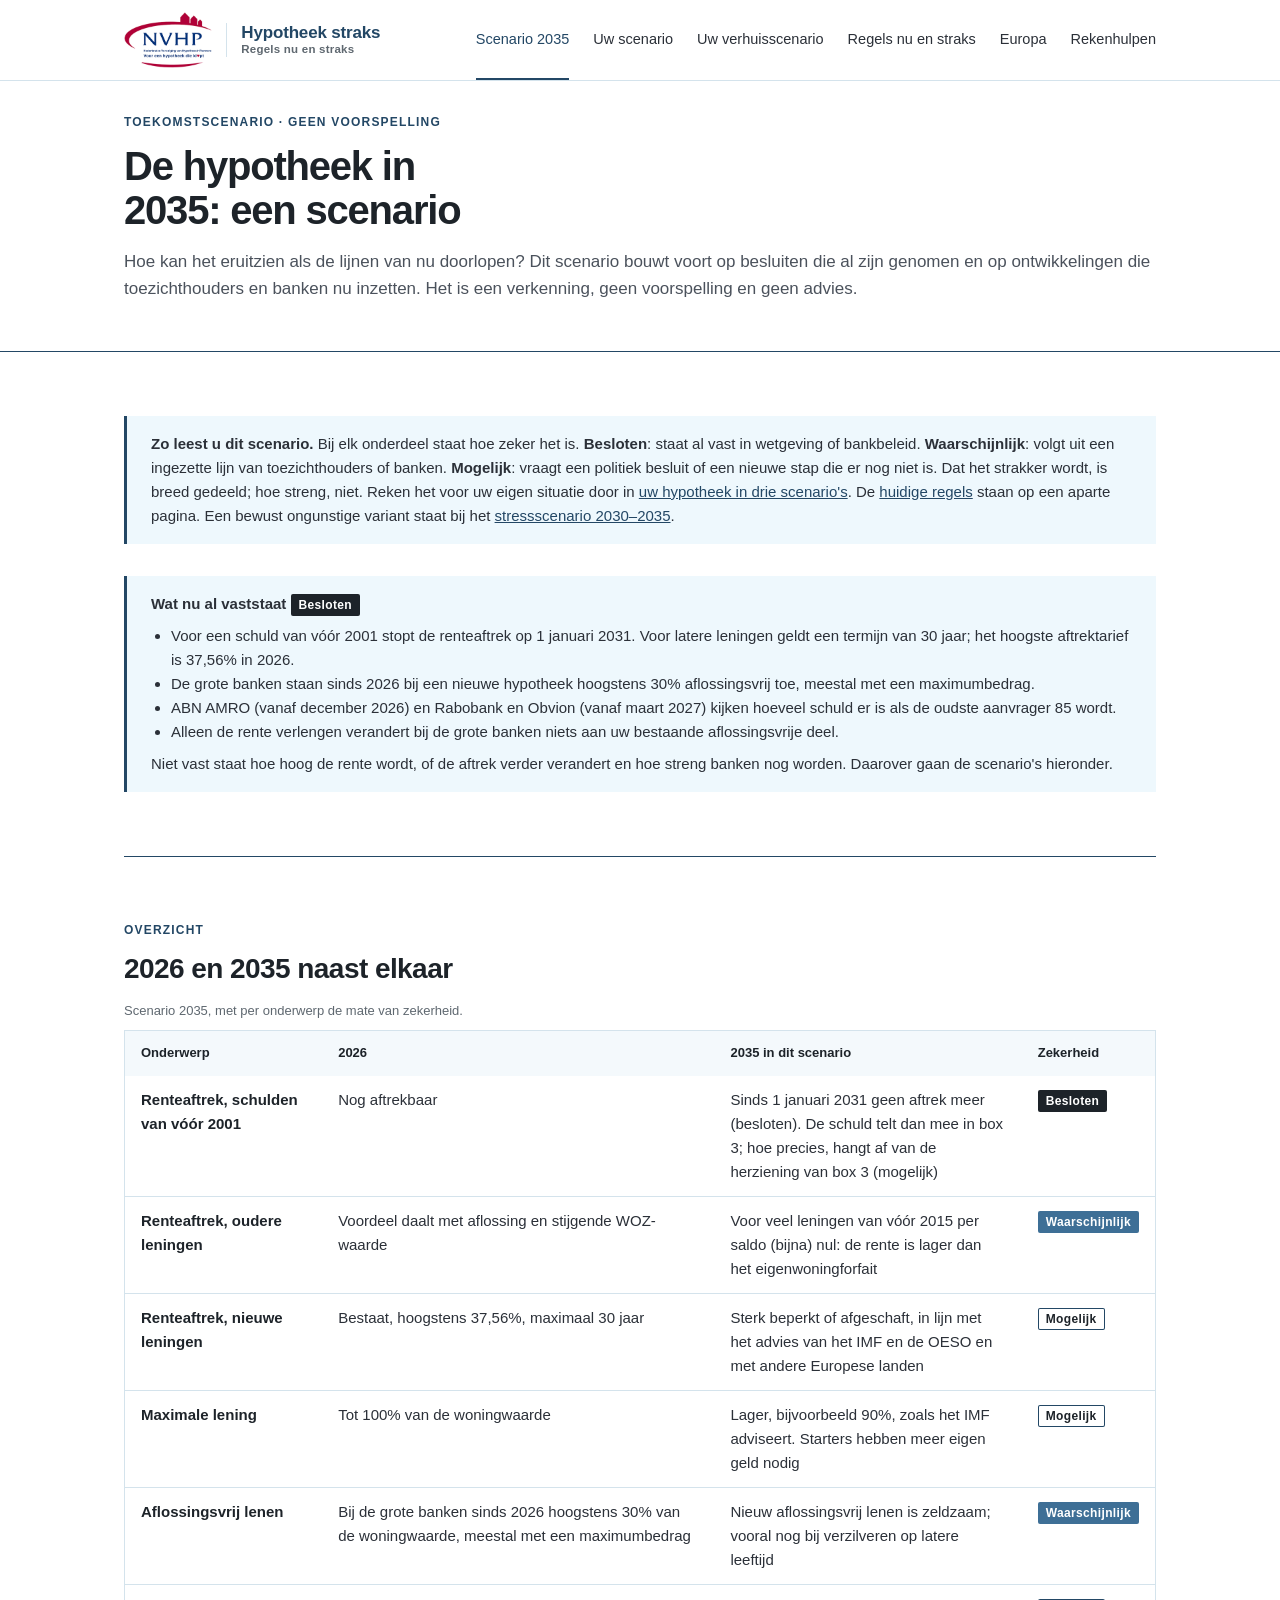
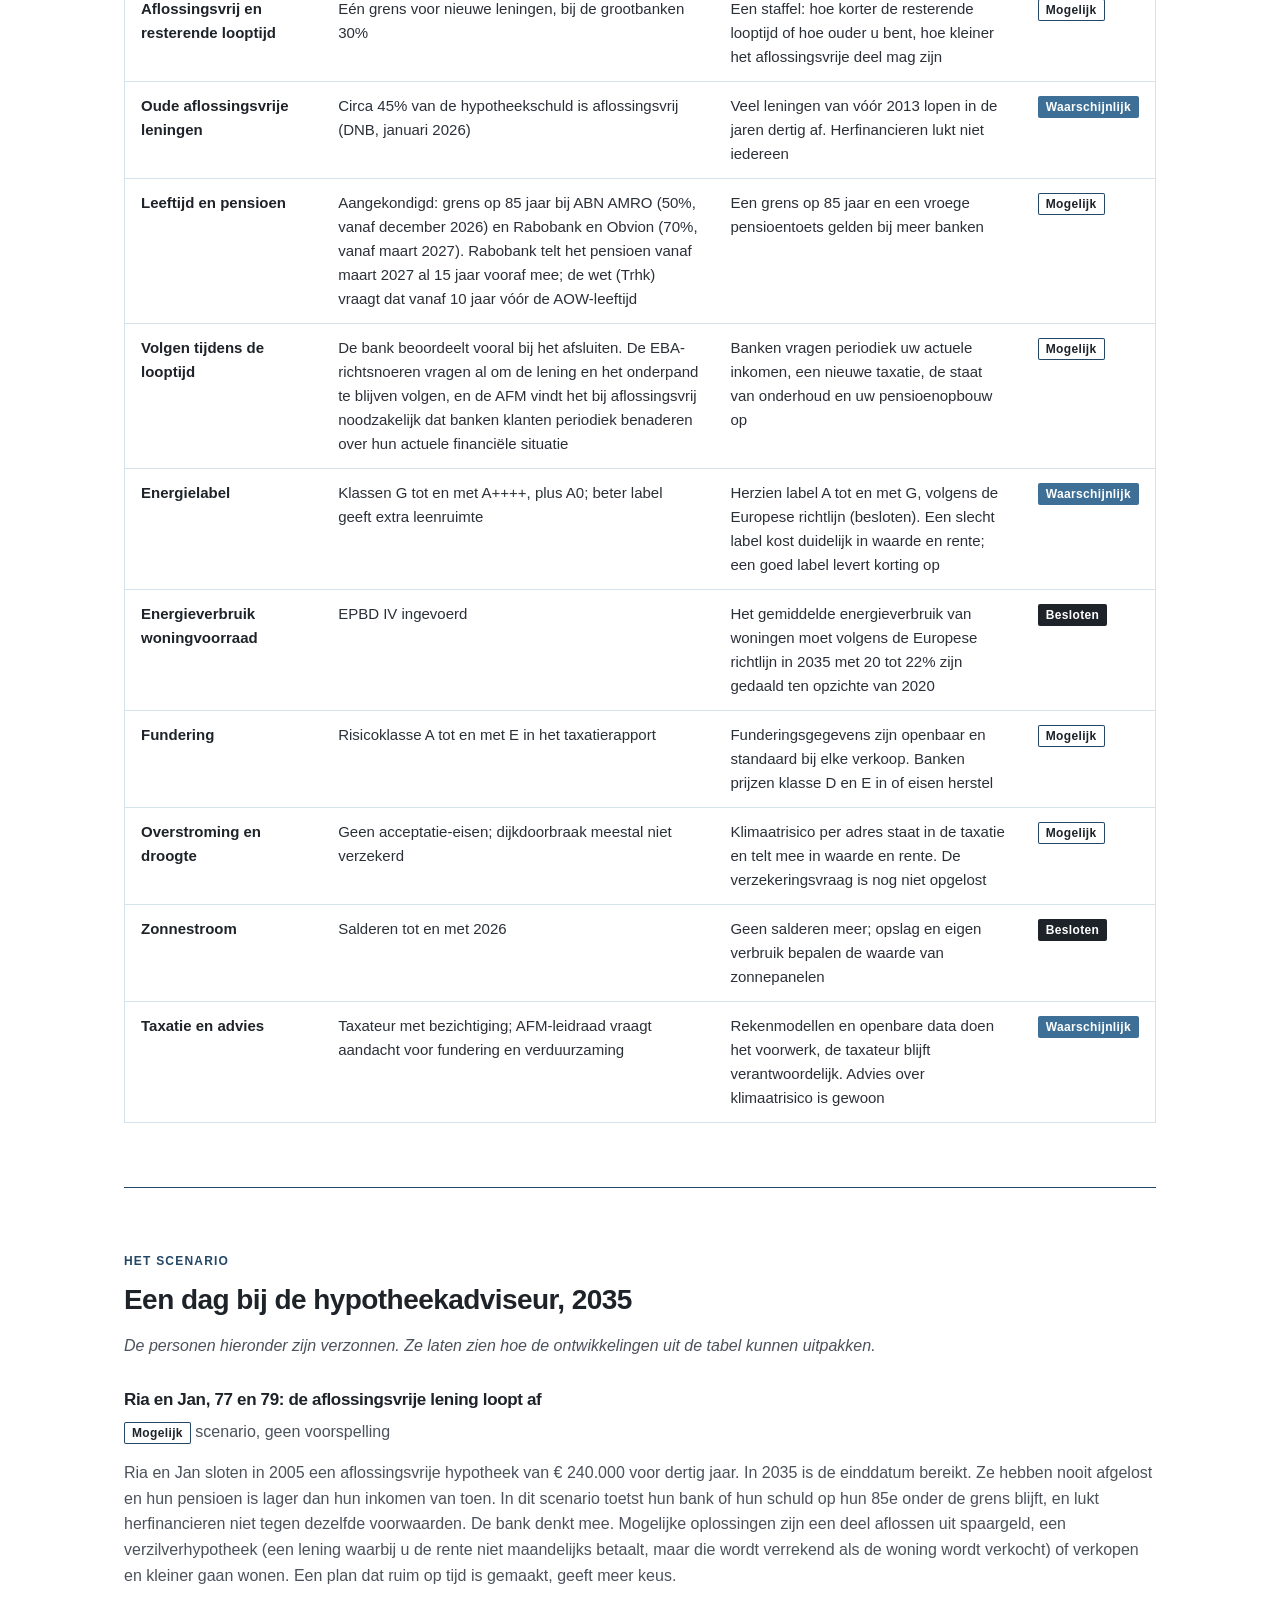
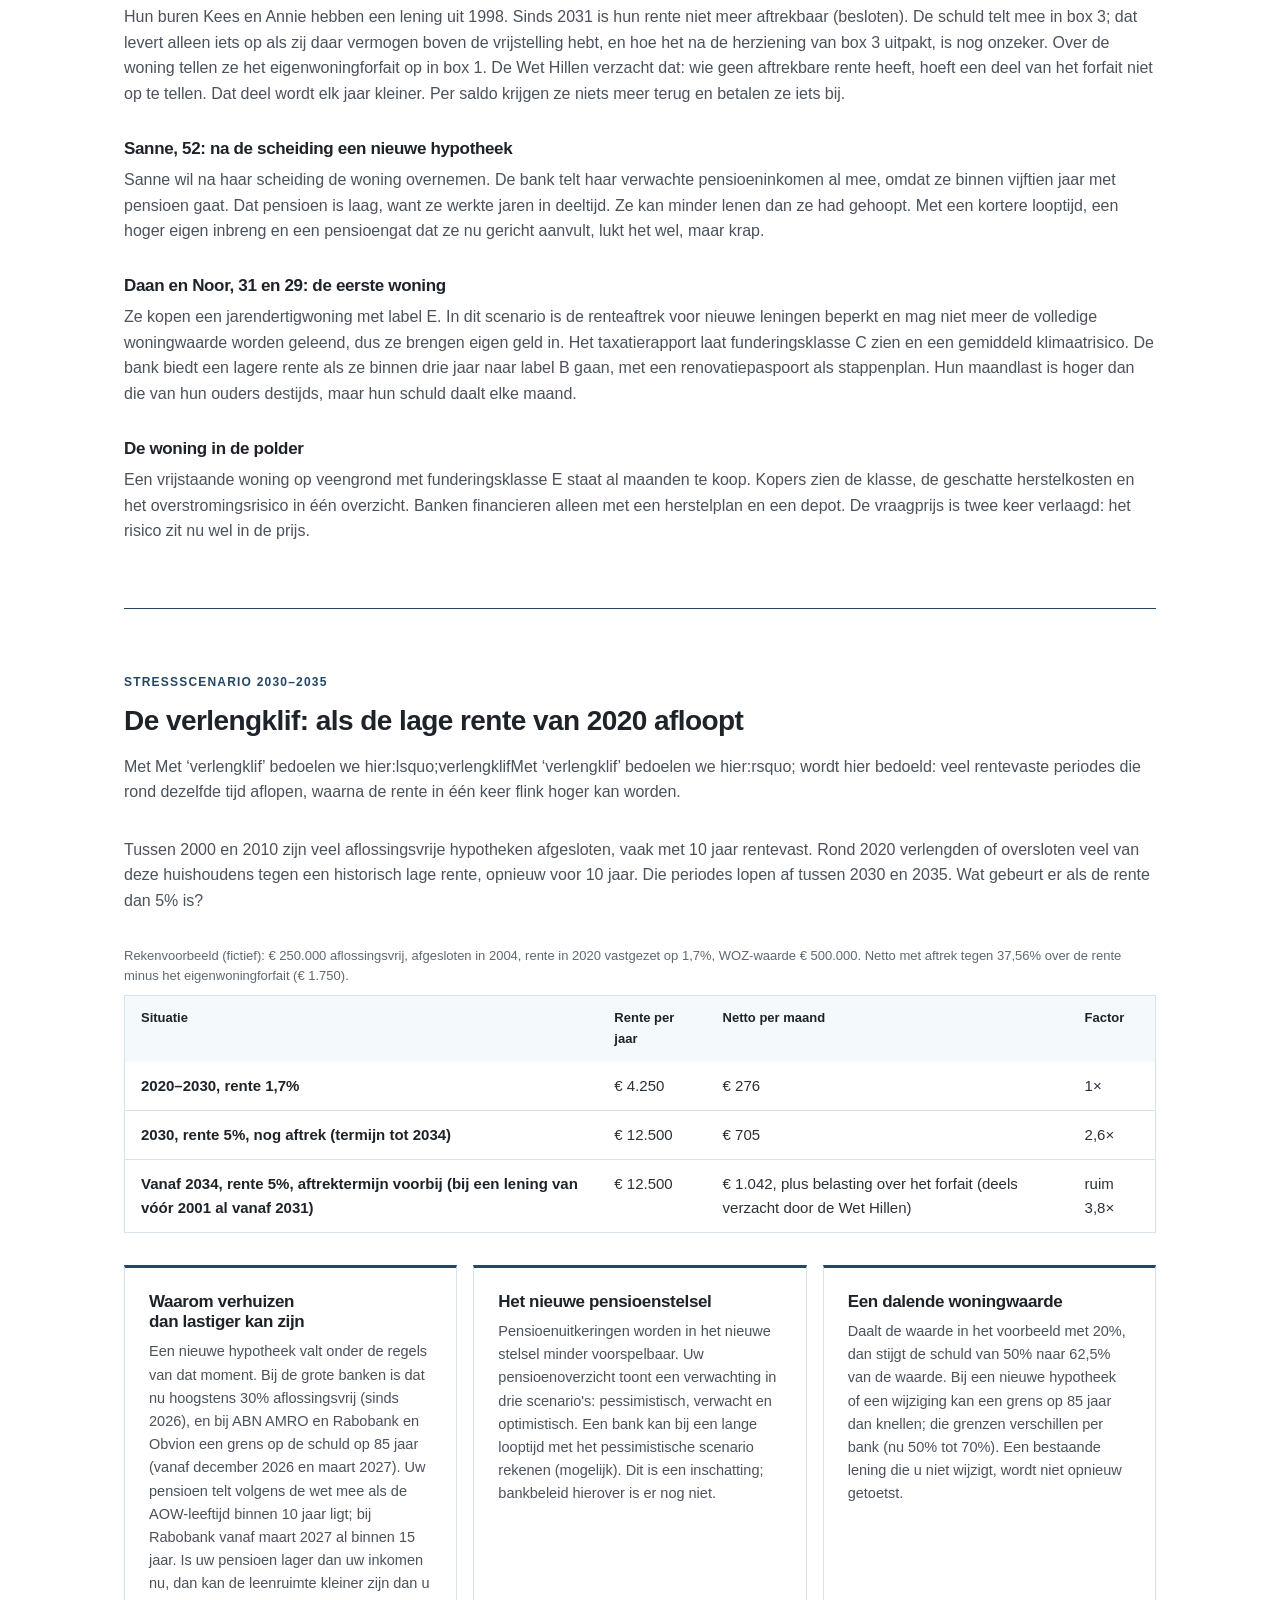
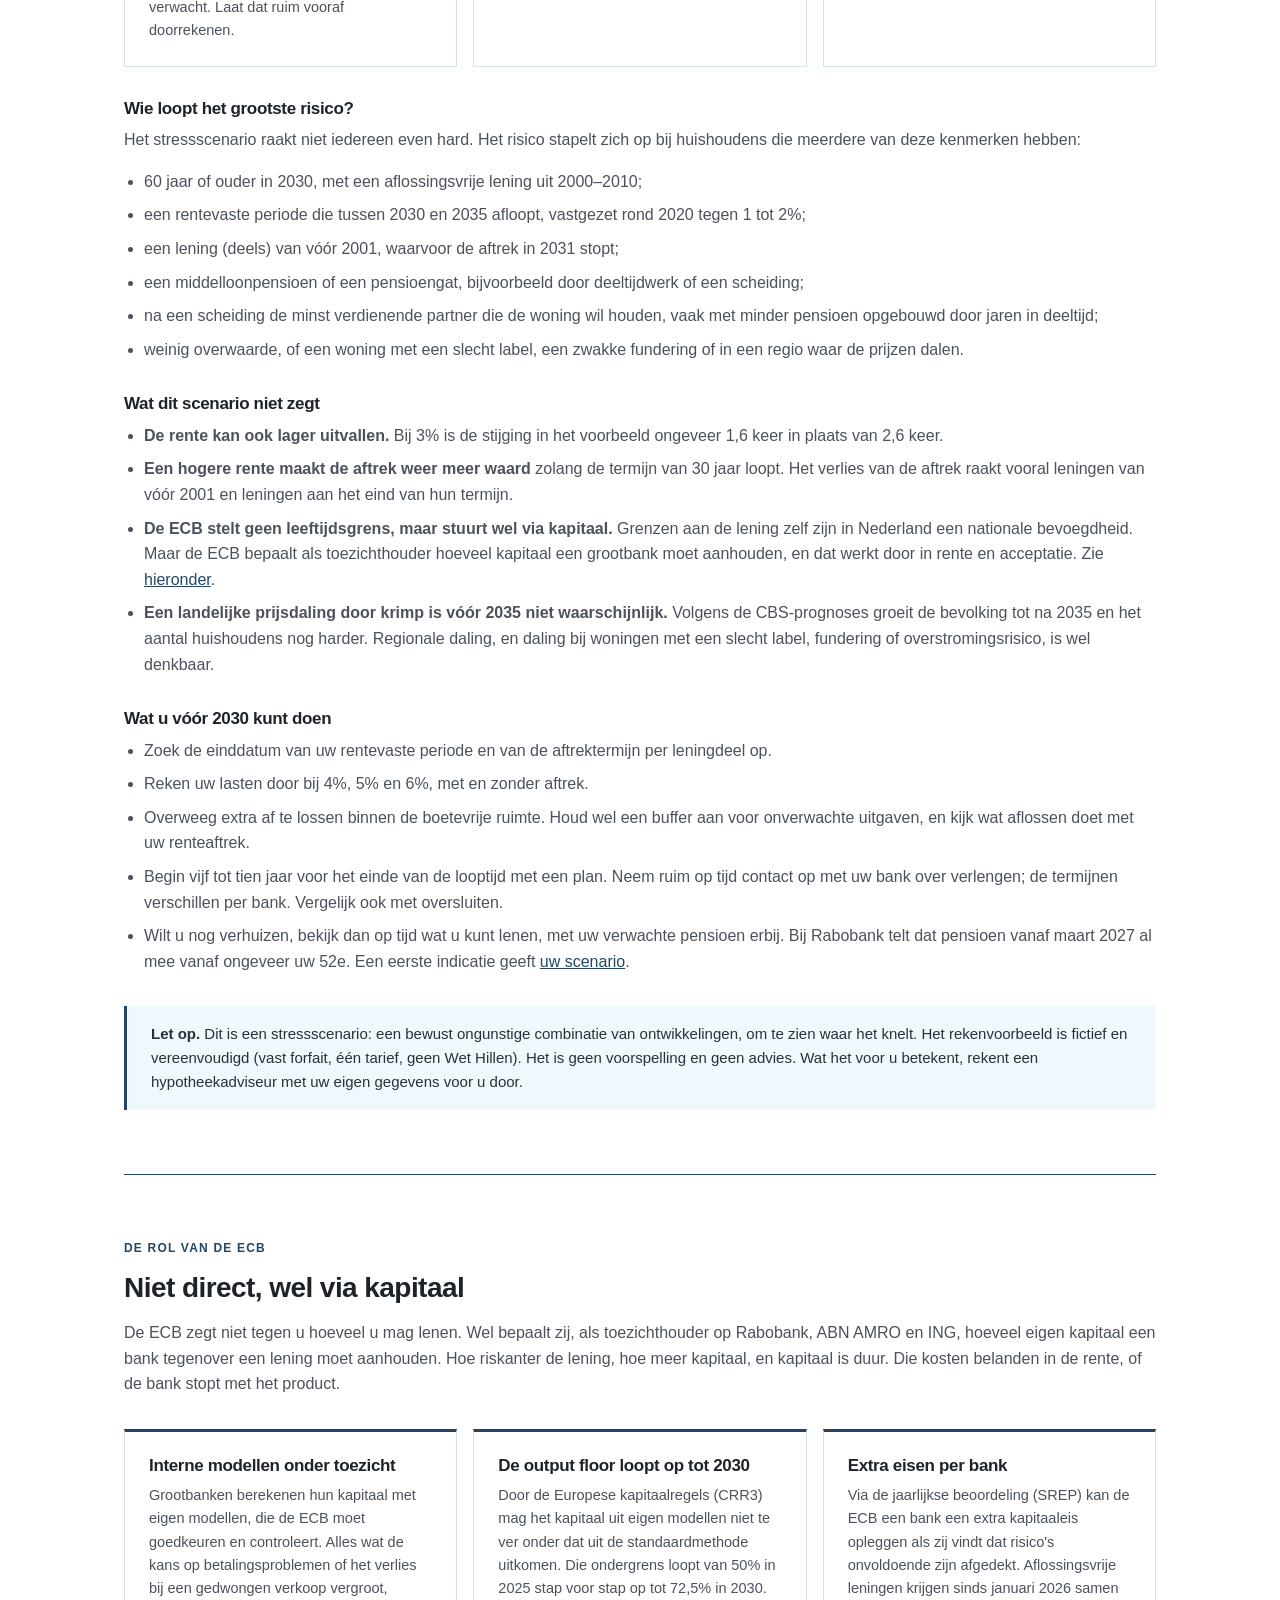
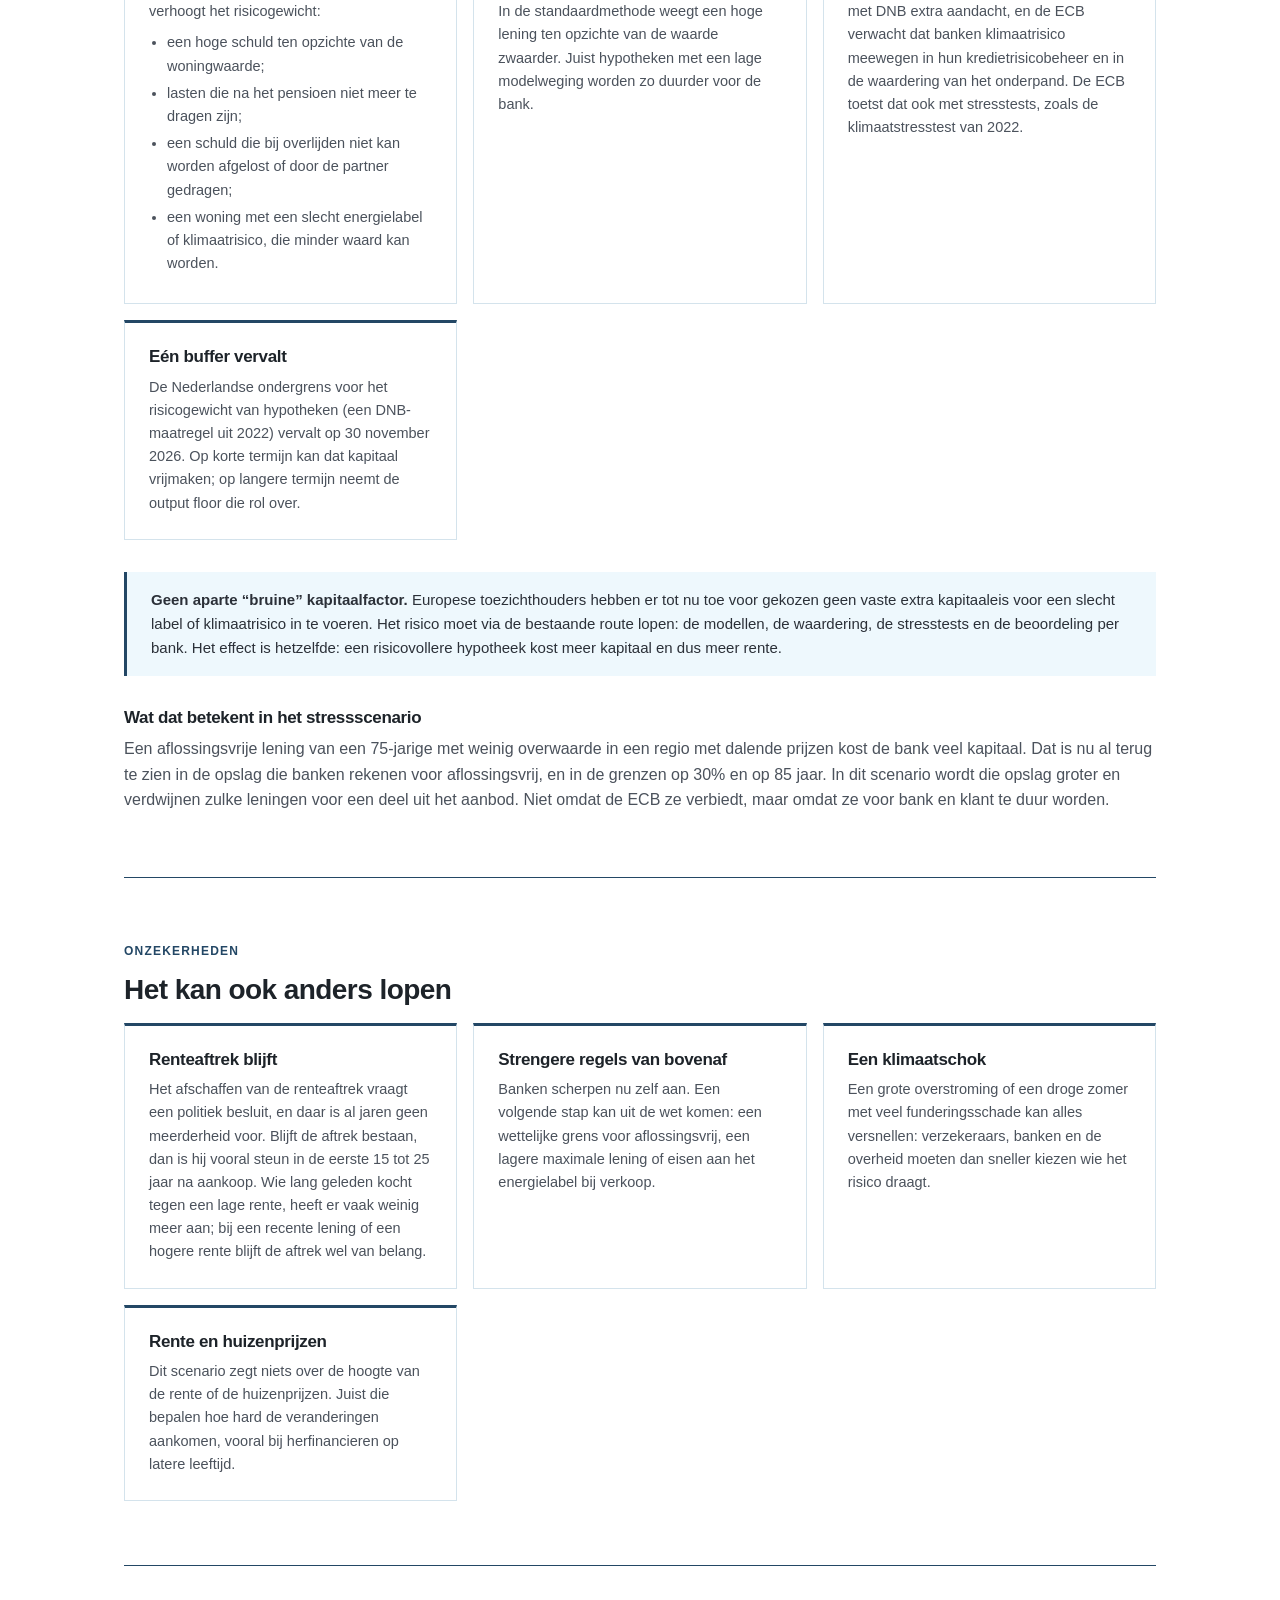
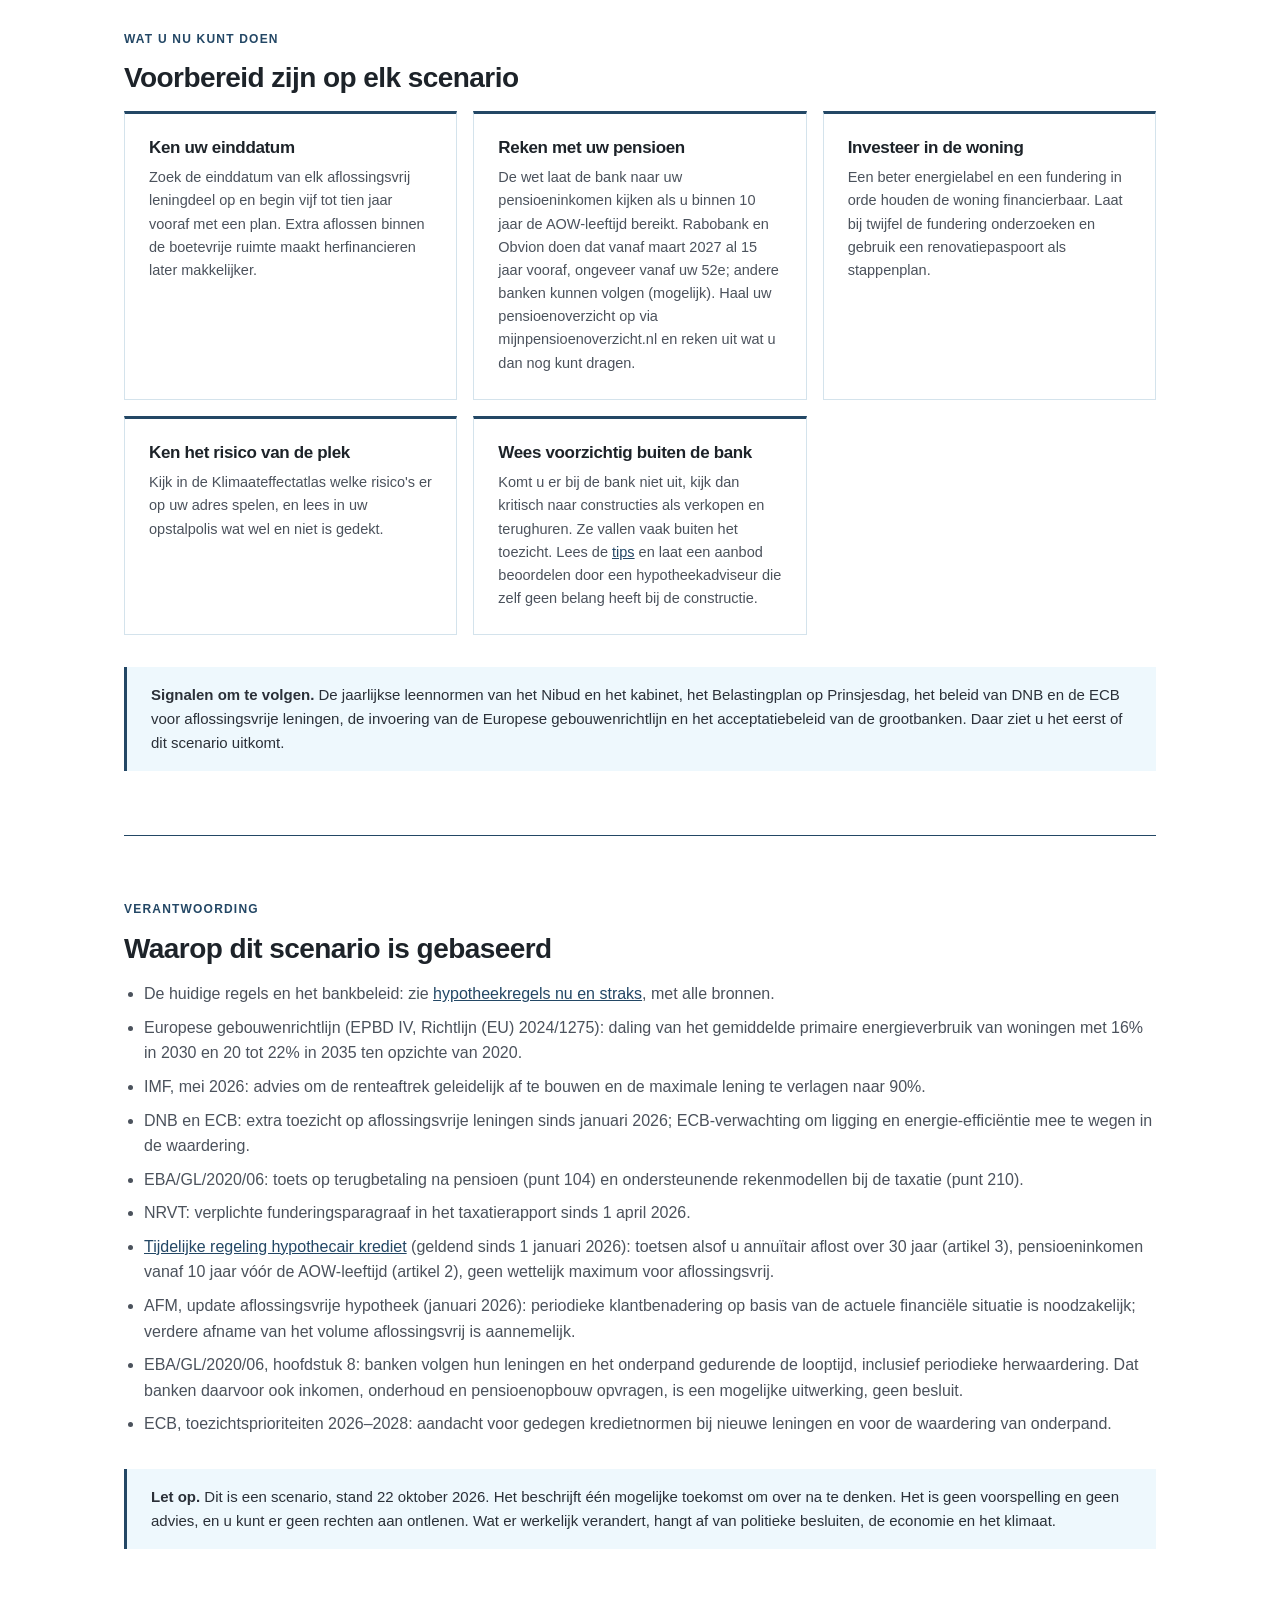
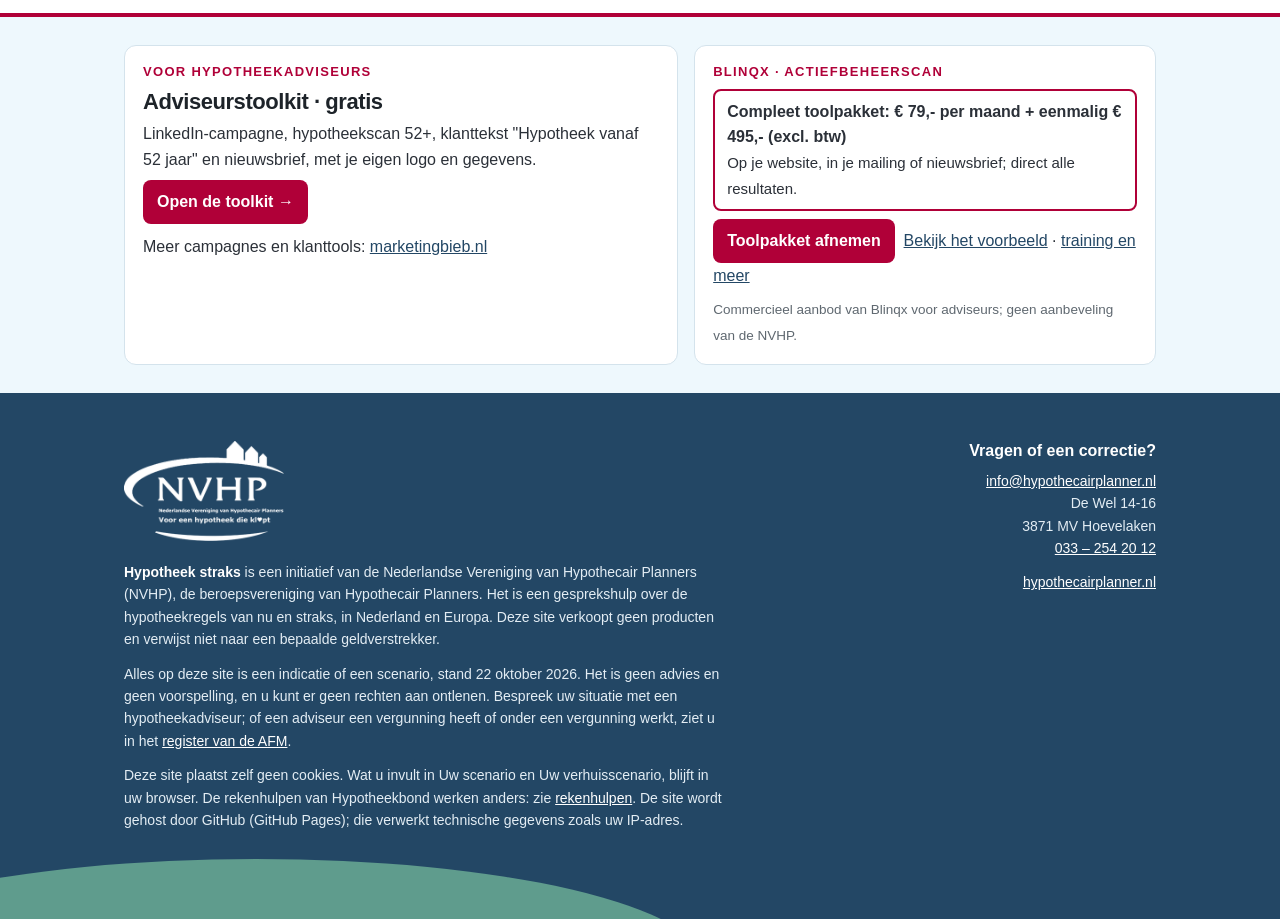
==== hypotheek-straks/index.html @ ba11ca45 "Marketingbieb.nl in toolkitkaarten (startpagina en Hypotheek straks) Co-Authored-By: Claude Opus 5.5" ====
<!DOCTYPE html>
<html lang="nl">
<head>
<meta charset="utf-8">
<meta name="viewport" content="width=device-width, initial-scale=1">
<title>De hypotheek in 2035: een scenario — Hypotheek straks</title>
<meta name="description" content="Scenario 2035: renteaftrek, aflossingsvrij, grens op 85 jaar, energielabel, fundering en klimaatrisico. Per onderwerp hoe zeker het is. Geen voorspelling.">
<meta name="robots" content="index, follow, max-image-preview:large, max-snippet:-1, max-video-preview:-1">
<link rel="canonical" href="https://dennes-roes.nl/hypotheek-straks/">
<link rel="icon" type="image/svg+xml" href="favicon.svg">
<link rel="icon" type="image/png" sizes="32x32" href="favicon-32.png">
<link rel="apple-touch-icon" href="apple-touch-icon.png">
<meta name="theme-color" content="#234765">
<meta property="og:type" content="article">
<meta property="og:locale" content="nl_NL">
<meta property="og:site_name" content="Hypotheek straks">
<meta property="og:title" content="De hypotheek in 2035: een scenario — Hypotheek straks">
<meta property="og:description" content="Scenario 2035: renteaftrek, aflossingsvrij, grens op 85 jaar, energielabel, fundering en klimaatrisico. Per onderwerp hoe zeker het is. Geen voorspelling.">
<meta property="og:url" content="https://dennes-roes.nl/hypotheek-straks/">
<meta property="og:image" content="https://dennes-roes.nl/hypotheek-straks/og-afbeelding.png">
<meta name="twitter:card" content="summary_large_image">
<meta name="language" content="nl-NL">
<style>
/* Hypotheek straks — stijl
   Eén laag: alles lijnt uit op de kolom van .wrap en op een vaste maatschaal (4, 8, 12, 16, 24, 32, 48, 64). */

:root{
  /* NVHP-huisstijl: navy, lichtblauwe vlakken, groen en rood alleen als accent zonder tekst */
  --primary:#234765; --primary-l:#2f5f86; --ink:#1d2329; --accent:#80c7a4; --rood:#b00038;
  --bg:#f4f9fc; --tint:#eef8fd; --surface:#fff; --text:#2b3038; --text-l:#4b525c; --muted:#5f6870;
  --line:#d4e3ec; --rule:#234765; --focus:#2f5f86; --navy:#234765;
  --kolom:1080px; --rand:24px; --maat:none; --kop-h:80px; --kop-totaal:var(--kop-h);
}
*{box-sizing:border-box;margin:0;padding:0}
html{scroll-behavior:smooth;-webkit-text-size-adjust:100%}
/* De kop blijft bovenaan staan; een anker moet daar onderuit komen. */
/* Ankers en toetsenbordfocus komen onder de vaste kop uit, ook op mobiel. */
html{scroll-padding-top:calc(var(--kop-totaal) + 16px)}
:target,section[id],div[id].card,div[id].tool{scroll-margin-top:calc(var(--kop-totaal) + 16px)}
@media (prefers-reduced-motion:reduce){
  html{scroll-behavior:auto}
  *{transition:none!important;animation:none!important}
}
body{font-family:Inter,-apple-system,BlinkMacSystemFont,'Segoe UI',Roboto,'Helvetica Neue',Arial,sans-serif;
  color:var(--text);background:var(--surface);line-height:1.6;font-size:16px;-webkit-font-smoothing:antialiased}
.wrap{max-width:var(--kolom);margin:0 auto;padding:0 var(--rand)}
a{color:var(--primary)}
img{max-width:100%}
b,strong{font-weight:700}

/* zichtbare focus voor toetsenbordgebruik */
a:focus-visible,button:focus-visible,input:focus-visible,select:focus-visible,textarea:focus-visible,
summary:focus-visible,[tabindex]:focus-visible{outline:3px solid var(--focus);outline-offset:2px}

.skip{position:absolute;left:-9999px;top:0;background:#fff;color:var(--primary);padding:12px 16px;z-index:300;font-weight:700}
.skip:focus{left:0}
.visually-hidden{position:absolute;width:1px;height:1px;overflow:hidden;clip:rect(0 0 0 0);white-space:nowrap}

/* ---- typografie ---- */
h1,h2,h3{color:var(--ink);letter-spacing:-.02em;line-height:1.2;text-wrap:balance}
h1{font-size:40px;font-weight:800;letter-spacing:-.03em;line-height:1.1}
h2{font-size:28px;font-weight:800;margin-bottom:16px}
h3{font-size:17px;font-weight:700;margin-bottom:8px}
.eyebrow{font-size:12px;letter-spacing:.1em;text-transform:uppercase;color:var(--primary);font-weight:700;margin-bottom:12px}
.sub{font-size:16px;color:var(--text-l);max-width:var(--maat);margin-bottom:32px}
.prose{max-width:var(--maat)}
.prose p{margin-bottom:16px;color:var(--text-l)}
.prose ul,.prose ol{margin:0 0 16px 20px;color:var(--text-l)}
.prose li{margin-bottom:8px}
.prose h3{margin-top:32px}
.prose > :first-child{margin-top:0}
.prose > :last-child{margin-bottom:0}
.hint{font-size:13px;color:var(--muted);margin-top:4px}

/* ---- knoppen ---- */
.btn{display:inline-flex;align-items:center;justify-content:center;gap:8px;min-height:44px;padding:10px 20px;
  background:var(--primary);color:#fff!important;border:1px solid var(--primary);border-radius:2px;
  font-family:inherit;font-size:14px;font-weight:600;line-height:1.3;text-align:center;text-decoration:none;cursor:pointer}
.btn:hover{background:var(--primary-l);border-color:var(--primary-l)}
.btn.ghost{background:#fff;color:var(--ink)!important;border-color:var(--rule)}
.btn.ghost:hover{background:var(--bg)}
.btn[disabled]{opacity:.55;cursor:default}
.hero-cta{display:flex;flex-wrap:wrap;gap:12px}

/* ---- kop van de site ---- */
.site-kop{position:sticky;top:0;z-index:50;background:rgba(255,255,255,.97);border-bottom:1px solid var(--line)}
.site-kop .wrap{display:flex;align-items:center;justify-content:space-between;gap:24px;min-height:var(--kop-h)}
.logo{display:flex;align-items:center;gap:14px;color:var(--ink);text-decoration:none;white-space:nowrap}
.logo img{display:block;height:56px;width:auto}
.logo-naam{font-weight:800;font-size:17px;letter-spacing:-.01em;color:var(--primary);line-height:1.2;
  padding-left:14px;border-left:1px solid var(--line)}
.logo-naam small{display:block;font-size:11.5px;font-weight:600;letter-spacing:.02em;color:var(--muted)}
.site-nav{display:flex;gap:24px}
.site-nav a{display:flex;align-items:center;min-height:var(--kop-h);color:var(--text);text-decoration:none;
  font-size:14.5px;font-weight:500;white-space:nowrap;box-shadow:inset 0 -2px 0 transparent}
.site-nav a:hover{color:var(--primary)}
.site-nav a[aria-current="page"]{color:var(--primary);box-shadow:inset 0 -2px 0 var(--primary)}
@media (max-width:980px){
  :root{--kop-h:52px;--kop-totaal:108px}
  .site-kop .wrap{flex-direction:column;align-items:stretch;gap:0;padding-top:12px}
  .logo img{height:40px}
  .logo-naam{font-size:15px}
  /* Op een smal scherm één regel die opzij schuift, zodat de kop laag blijft. */
  .site-nav{position:relative;gap:20px;overflow-x:auto;scrollbar-width:none;margin:0 calc(-1 * var(--rand));padding:0 48px 0 var(--rand);
    -webkit-mask-image:linear-gradient(90deg,#000 85%,transparent);mask-image:linear-gradient(90deg,#000 85%,transparent)}
  .site-nav::-webkit-scrollbar{display:none}
  .site-nav a{min-height:44px;font-size:14px}
}

/* ---- paginakop ---- */
header.pagehead{border-bottom:1px solid var(--rule);padding:32px 0 48px}
header.pagehead h1{max-width:24ch;margin-bottom:16px}
header.pagehead p{color:var(--text-l);font-size:17px;max-width:var(--maat)}
header.pagehead .crumbs{font-size:13px;color:var(--muted);margin-bottom:24px}
.crumbs a{color:var(--primary);text-decoration:none}
.crumbs a:hover{text-decoration:underline}

/* ---- secties: wit, gescheiden door een donkere lijn binnen de kolom ---- */
section{padding:64px 0}
main > section + section{padding-top:0}
main > section + section > .wrap::before{content:"";display:block;border-top:1px solid var(--rule);margin-bottom:64px}
/* Vaste afstand tussen de blokken in een sectie, in plaats van losse marges per blok. */
.wrap > :is(.note,.prose,.tabelwrap,.cards,.tool,.hero-cta,.sk-agenda) + :is(.note,.prose,.tabelwrap,.cards,.tool,.hero-cta,p,h3){margin-top:32px}
.wrap > .tool + .tool{margin-top:16px}

/* ---- kaarten: een raster met vaste tussenruimte; een losse laatste kaart laat geen leeg vak achter ---- */
.cards{display:grid;grid-template-columns:repeat(auto-fill,minmax(300px,1fr));gap:16px}
.card{background:#fff;border:1px solid var(--line);border-top:3px solid var(--primary);padding:24px}
.card h3{margin-bottom:8px}
.card p,.card ul{font-size:14.5px;color:var(--text-l)}
.card p + p{margin-top:8px}
.card ul{margin:8px 0 0 18px}
.card li{margin-bottom:4px}
.card :is(p,ul) .zeker{vertical-align:1px}
.card .zeker-rij{margin:0 0 12px}

/* ---- opvallend blok ---- */
.note.vast{margin-top:16px}
.note.vast ul{margin:8px 0 8px 20px}
.note{background:var(--tint);border-left:3px solid var(--primary);padding:16px 24px;font-size:15px;color:var(--text);
  max-width:none}
.note p + p{margin-top:8px}

/* ---- tabellen ---- */
.tabelwrap{overflow-x:auto;-webkit-overflow-scrolling:touch}
.tbl{width:100%;border-collapse:collapse;font-size:15px;background:#fff;border:1px solid var(--line)}
.tbl caption{text-align:left;font-size:13px;color:var(--muted);padding:0 0 8px}
.tbl th,.tbl td{padding:12px 16px;border-bottom:1px solid var(--line);vertical-align:top;text-align:left}
.tbl thead th{background:var(--bg);color:var(--ink);font-size:13px;font-weight:700;border-bottom-color:var(--rule)}
.tbl tbody th{font-weight:600;color:var(--ink)}
.tbl tr:last-child td,.tbl tr:last-child th{border-bottom:none}
.tbl td.num{white-space:nowrap;font-variant-numeric:tabular-nums}
.tbl td.groep{background:var(--primary);color:#fff;font-weight:700;font-size:12px;letter-spacing:.06em;
  text-transform:uppercase;padding:8px 16px}
.regels tbody th{background:#fff;font-size:15px;min-width:180px}
@media (max-width:620px){
  .tabelwrap .tbl{min-width:480px}
  .tabelwrap .tbl th,.tabelwrap .tbl td{padding:10px 12px;font-size:14.5px}
  /* De regeltabel wordt op een smal scherm een lijst per onderwerp. */
  .tabelwrap .tbl.regels{min-width:0}
  .regels thead{display:none}
  .regels tr{display:block;border-bottom:1px solid var(--line)}
  .regels tbody th,.regels td{display:block;border:0;padding:4px 16px}
  .tabelwrap .regels tbody th{padding-top:16px;font-size:16px}
  .regels td:last-child{padding-bottom:16px}
  .regels td[data-label]::before{content:attr(data-label);display:block;font-size:11.5px;font-weight:700;
    letter-spacing:.05em;text-transform:uppercase;color:var(--muted)}
  .tabelwrap .regels td.groep{padding:8px 16px}
}

/* ---- zekerheidslabels ---- */
.zeker{display:inline-block;font-size:12px;font-weight:700;letter-spacing:.03em;line-height:1.5;padding:2px 8px;
  border-radius:2px;white-space:nowrap}
.zeker.b{background:var(--ink);color:#fff}
.zeker.w{background:#3e6f96;color:#fff}
.zeker.m{background:#fff;color:var(--ink);box-shadow:inset 0 0 0 1px var(--rule)}

/* ---- formulieren ---- */
.field{margin-bottom:16px}
label{display:block;font-size:14px;font-weight:600;color:var(--ink);margin-bottom:4px}
input,textarea,select{width:100%;min-height:42px;padding:8px 12px;border:1px solid #9aa3ae;border-radius:2px;
  font-family:inherit;font-size:15px;color:var(--text);background:#fff}
input:focus,textarea:focus,select:focus{border-color:var(--primary)}
input[type=checkbox],input[type=radio]{width:auto;min-height:0;padding:0;accent-color:var(--primary)}

/* ---- rekenhulpen van Hypotheekbond ---- */
.tool{background:#fff;border:1px solid var(--line);border-top:3px solid var(--primary);padding:24px}
.tool h3{margin-bottom:4px}
.tool > p{font-size:15px;color:var(--text-l);margin-bottom:16px;max-width:var(--maat)}
.tool iframe{display:block;width:100%;min-height:820px;border:0}
.tool-laden{background:var(--bg);padding:16px 24px 24px}
.tool-uitleg{font-size:14px;color:var(--text-l);margin-bottom:16px;max-width:var(--maat)}
@media (max-width:700px){
  .tool{padding:20px 16px}
  .tool-laden{padding:16px}
  .tool iframe{min-height:900px}
}

/* ---- scenariokiezer ---- */
.sk-raster{display:grid;grid-template-columns:300px minmax(0,1fr);gap:32px;align-items:start}
.sk-invoer{border:1px solid var(--line);border-top:3px solid var(--primary);padding:24px;background:var(--bg);
  position:sticky;top:calc(var(--kop-h) + 24px)}
.sk-invoer h2,.sk-titel{font-size:20px;margin-bottom:16px}
/* De titel boven de uitkomst staat op dezelfde hoogte als "Uw situatie" in het invoerblok. */
.sk-titel{padding-top:27px}
.sk-invoer .field{margin-bottom:12px}
.sk-invoer h3{font-size:15px;margin:20px 0 4px;padding-top:16px;border-top:1px solid var(--line)}
.sk-invoer h3 + .hint{margin:0 0 12px}
/* Drie kaarten met dezelfde rijen; subgrid houdt elke rij in de drie kaarten op gelijke hoogte. */
.sk-uitkomst{display:grid;grid-template-columns:repeat(3,minmax(0,1fr));column-gap:16px}
.sk-kaart{display:grid;grid-row:span 15;grid-template-rows:subgrid;row-gap:0;border:1px solid var(--line);
  border-top:3px solid var(--line);padding:0 20px 20px;background:#fff;min-width:0}
.sk-kaart.gekozen{background:var(--tint);border-color:#b9cbe3;border-top-color:var(--primary)}
.sk-lijst{display:contents}
.sk-kop{padding:20px 0 4px}
.sk-kop .zeker{font-size:14px;padding:4px 12px}
.sk-groep{font-size:11.5px;font-weight:700;letter-spacing:.06em;text-transform:uppercase;color:var(--primary);
  padding:16px 0 6px;border-bottom:1px solid var(--rule);align-self:end}
.sk-rij{padding:8px 0;border-bottom:1px solid var(--line)}
.sk-rij dt{font-size:12.5px;color:var(--muted);line-height:1.4}
.sk-rij dd{font-size:15px;color:var(--ink);font-weight:600;line-height:1.35;font-variant-numeric:tabular-nums}
.sk-rij.groot dd{font-size:24px;font-weight:800;letter-spacing:-.02em}
.sk-rij small{font-size:12.5px;font-weight:600;color:var(--text-l);margin-left:4px;letter-spacing:0}
.sk-signalen{margin:8px 0 16px 18px;font-size:13.5px;color:var(--text)}
.sk-signalen li{margin-bottom:8px}
.sk-kaart .btn{width:100%;align-self:end}
@supports not (grid-template-rows:subgrid){ .sk-kaart{display:flex;flex-direction:column} .sk-groep{align-self:stretch} .sk-kaart .btn{margin-top:auto;align-self:stretch} }
.sk-acties{display:flex;flex-wrap:wrap;gap:12px;align-items:center;margin-top:16px}
.sk-acties .hint{margin:0}
.sk-agenda{margin-top:32px;border:1px solid var(--line);border-top:3px solid var(--primary);padding:24px}
.sk-agenda h2{font-size:22px}
.sk-agenda ol{margin:0 0 0 20px;max-width:var(--maat)}
.sk-agenda li{margin-bottom:8px;font-size:15px}
.sk-agenda .hero-cta{margin-top:24px}
.sk-naar{display:none;margin-top:8px}
@media (max-width:1100px){
  .sk-uitkomst{grid-template-columns:1fr;row-gap:16px}
  .sk-kaart{display:flex;flex-direction:column}
  .sk-groep{align-self:stretch}
  .sk-kaart .btn{width:auto;align-self:flex-start;margin-top:8px}
}
@media (max-width:860px){
  .sk-raster{grid-template-columns:1fr}
  .sk-invoer{position:static}
  .sk-titel{padding-top:0}
  .sk-naar{display:block}
}
@media print{ .sk-invoer,.sk-kaart .btn,.sk-acties{display:none} }

/* ---- voet ---- */
.site-voet{position:relative;overflow:hidden;background:var(--navy);color:#e3edf4;padding:48px 0 88px;font-size:14px}
.site-voet::after{content:"";position:absolute;left:-15%;bottom:-150px;width:70%;height:210px;border-radius:50%;
  background:#6aab95;opacity:.85;pointer-events:none}
.site-voet .wrap{position:relative;z-index:1}
.voet-raster{display:grid;grid-template-columns:minmax(0,1.6fr) minmax(0,1fr);gap:32px 56px}
.voet-logo{display:block;width:160px;height:auto;margin-bottom:20px}
.site-voet a{color:#fff}
.site-voet p{margin-bottom:12px;max-width:var(--maat)}
.site-voet p:last-child{margin-bottom:0}
.site-voet b{color:#fff}
.site-voet h2{font-size:16px;font-weight:700;color:#fff;letter-spacing:0;margin:0 0 10px}
.voet-contact{text-align:right}
@media (max-width:780px){ .voet-raster{grid-template-columns:1fr} .voet-contact{text-align:left} }

/* ---- smalle schermen ---- */
@media (max-width:780px){
  :root{--rand:20px}
  h1{font-size:30px}
  h2{font-size:24px}
  header.pagehead{padding:24px 0 40px}
  header.pagehead p{font-size:16px}
  header.pagehead .crumbs{margin-bottom:16px}
  section{padding:48px 0}
  main > section + section > .wrap::before{margin-bottom:48px}
  .cards{grid-template-columns:1fr}
  .card,.sk-invoer,.sk-agenda{padding:20px}
}

@media print{
  .site-kop,.hero-cta,.skip{display:none}
  body{font-size:11pt}
  a{color:var(--text);text-decoration:none}
  section{padding:24px 0}
  main > section + section > .wrap::before{margin-bottom:24px}
}
</style>
<script type="application/ld+json">
{
 "@context": "https://schema.org",
 "@graph": [
  {
   "@type": "WebSite",
   "@id": "https://dennes-roes.nl/hypotheek-straks/#website",
   "url": "https://dennes-roes.nl/hypotheek-straks/",
   "name": "Kan ik straks nog doorstromen of mijn hypotheek verlengen?",
   "inLanguage": "nl",
   "publisher": {
    "@id": "https://dennes-roes.nl/hypotheek-straks/#site"
   }
  },
  {
   "@type": "Organization",
   "@id": "https://dennes-roes.nl/hypotheek-straks/#site",
   "name": "Nederlandse Vereniging van Hypothecair Planners (NVHP)",
   "alternateName": "NVHP",
   "url": "https://www.hypothecairplanner.nl/",
   "email": "info@hypothecairplanner.nl",
   "telephone": "+31332542012",
   "address": {
    "@type": "PostalAddress",
    "streetAddress": "De Wel 14-16",
    "postalCode": "3871 MV",
    "addressLocality": "Hoevelaken",
    "addressCountry": "NL"
   }
  },
  {
   "@type": "WebPage",
   "@id": "https://dennes-roes.nl/hypotheek-straks/#pagina",
   "url": "https://dennes-roes.nl/hypotheek-straks/",
   "name": "De hypotheek in 2035: een scenario — Hypotheek straks",
   "description": "Scenario 2035: renteaftrek, aflossingsvrij, grens op 85 jaar, energielabel, fundering en klimaatrisico. Per onderwerp hoe zeker het is. Geen voorspelling.",
   "inLanguage": "nl",
   "datePublished": "2026-10-18",
   "dateModified": "2026-10-22",
   "isPartOf": {
    "@id": "https://dennes-roes.nl/hypotheek-straks/#website"
   },
   "publisher": {
    "@id": "https://dennes-roes.nl/hypotheek-straks/#site"
   },
   "breadcrumb": {
    "@type": "BreadcrumbList",
    "itemListElement": [
     {
      "@type": "ListItem",
      "position": 1,
      "name": "Home",
      "item": "https://dennes-roes.nl/hypotheek-straks/"
     }
    ]
   }
  },
  {
   "@type": "Article",
   "@id": "https://dennes-roes.nl/hypotheek-straks/#artikel",
   "headline": "De hypotheek in 2035: een scenario",
   "description": "Scenario 2035: renteaftrek, aflossingsvrij, grens op 85 jaar, energielabel, fundering en klimaatrisico. Per onderwerp hoe zeker het is. Geen voorspelling.",
   "genre": "Toekomstscenario",
   "inLanguage": "nl",
   "datePublished": "2026-10-18",
   "dateModified": "2026-10-22",
   "author": {
    "@id": "https://dennes-roes.nl/hypotheek-straks/#site"
   },
   "publisher": {
    "@id": "https://dennes-roes.nl/hypotheek-straks/#site"
   },
   "mainEntityOfPage": {
    "@id": "https://dennes-roes.nl/hypotheek-straks/#pagina"
   },
   "image": "https://dennes-roes.nl/hypotheek-straks/og-afbeelding.png",
   "about": [
    "Hypotheekrenteaftrek",
    "Aflossingsvrije hypotheek",
    "Hypotheek op latere leeftijd",
    "Energielabel",
    "Funderingsrisico",
    "Klimaatrisico"
   ]
  }
 ]
}
</script>
</head>
<body>
<a class="skip" href="#main">Naar de hoofdinhoud</a>
<header class="site-kop">
  <div class="wrap">
    <a href="index.html" class="logo"><img src="nvhp-logo.png" alt="NVHP" width="88" height="56"><span class="logo-naam">Hypotheek straks<small>Regels nu en straks</small></span></a>
    <nav class="site-nav" aria-label="Hoofdmenu"><a href="index.html" aria-current="page">Scenario 2035</a><a href="mijn-scenario.html">Uw scenario</a><a href="verhuisscenario.html">Uw verhuisscenario</a><a href="regels.html">Regels nu en straks</a><a href="europa.html">Europa</a><a href="rekenhulpen.html">Rekenhulpen</a></nav><script>/* Op een smal scherm schuift het menu naar de actieve pagina. */(function(){var a=document.querySelector(".site-nav [aria-current]");if(a){var n=a.parentNode;if(n.scrollWidth>n.clientWidth)n.scrollLeft=a.offsetLeft-24;}})();</script>
  </div>
</header>

<main id="main">

<header class="pagehead">
  <div class="wrap">
    <div class="eyebrow">Toekomstscenario &middot; geen voorspelling</div>
    <h1>De hypotheek in 2035: een scenario</h1>
    <p>Hoe kan het eruitzien als de lijnen van nu doorlopen? Dit scenario bouwt voort op besluiten die al zijn
       genomen en op ontwikkelingen die toezichthouders en banken nu inzetten. Het is een verkenning, geen
       voorspelling en geen advies.</p>
  </div>
</header>

<section>
  <div class="wrap">
    <div class="note">
      <b>Zo leest u dit scenario.</b> Bij elk onderdeel staat hoe zeker het is.
      <b>Besloten</b>: staat al vast in wetgeving of bankbeleid.
      <b>Waarschijnlijk</b>: volgt uit een ingezette lijn van toezichthouders of banken.
      <b>Mogelijk</b>: vraagt een politiek besluit of een nieuwe stap die er nog niet is. Dat het strakker wordt, is
      breed gedeeld; hoe streng, niet. Reken het voor uw eigen situatie door in
      <a href="mijn-scenario.html">uw hypotheek in drie scenario&#39;s</a>. De
      <a href="regels.html">huidige regels</a> staan op een aparte pagina. Een bewust ongunstige variant staat bij het
      <a href="#stress">stressscenario 2030&ndash;2035</a>.
    </div>
    <div class="note vast">
      <b>Wat nu al vaststaat</b> <span class="zeker b">Besloten</span>
      <ul>
        <li>Voor een schuld van v&oacute;&oacute;r 2001 stopt de renteaftrek op 1 januari 2031. Voor latere leningen geldt
          een termijn van 30 jaar; het hoogste aftrektarief is 37,56% in 2026.</li>
        <li>De grote banken staan sinds 2026 bij een nieuwe hypotheek hoogstens 30% aflossingsvrij toe, meestal met een
          maximumbedrag.</li>
        <li>ABN AMRO (vanaf december 2026) en Rabobank en Obvion (vanaf maart 2027) kijken hoeveel schuld er is als de
          oudste aanvrager 85 wordt.</li>
        <li>Alleen de rente verlengen verandert bij de grote banken niets aan uw bestaande aflossingsvrije deel.</li>
      </ul>
      <p>Niet vast staat hoe hoog de rente wordt, of de aftrek verder verandert en hoe streng banken nog worden.
         Daarover gaan de scenario&#39;s hieronder.</p>
    </div>
  </div>
</section>

<section id="overzicht">
  <div class="wrap">
    <div class="eyebrow">Overzicht</div>
    <h2>2026 en 2035 naast elkaar</h2>
    <div class="tabelwrap">
      <table class="tbl regels">
        <caption>Scenario 2035, met per onderwerp de mate van zekerheid.</caption>
        <thead><tr><th scope="col">Onderwerp</th><th scope="col">2026</th><th scope="col">2035 in dit scenario</th><th scope="col">Zekerheid</th></tr></thead>
        <tbody>
          <tr><th scope="row">Renteaftrek, schulden van v&oacute;&oacute;r 2001</th><td data-label="2026">Nog aftrekbaar</td><td data-label="2035 in dit scenario">Sinds 1 januari 2031 geen aftrek meer (besloten). De schuld telt dan mee in box 3; hoe precies, hangt af van de herziening van box 3 (mogelijk)</td><td data-label="Zekerheid"><span class="zeker b">Besloten</span></td></tr>
          <tr><th scope="row">Renteaftrek, oudere leningen</th><td data-label="2026">Voordeel daalt met aflossing en stijgende WOZ-waarde</td><td data-label="2035 in dit scenario">Voor veel leningen van v&oacute;&oacute;r 2015 per saldo (bijna) nul: de rente is lager dan het eigenwoningforfait</td><td data-label="Zekerheid"><span class="zeker w">Waarschijnlijk</span></td></tr>
          <tr><th scope="row">Renteaftrek, nieuwe leningen</th><td data-label="2026">Bestaat, hoogstens 37,56%, maximaal 30 jaar</td><td data-label="2035 in dit scenario">Sterk beperkt of afgeschaft, in lijn met het advies van het IMF en de OESO en met andere Europese landen</td><td data-label="Zekerheid"><span class="zeker m">Mogelijk</span></td></tr>
          <tr><th scope="row">Maximale lening</th><td data-label="2026">Tot 100% van de woningwaarde</td><td data-label="2035 in dit scenario">Lager, bijvoorbeeld 90%, zoals het IMF adviseert. Starters hebben meer eigen geld nodig</td><td data-label="Zekerheid"><span class="zeker m">Mogelijk</span></td></tr>
          <tr><th scope="row">Aflossingsvrij lenen</th><td data-label="2026">Bij de grote banken sinds 2026 hoogstens 30% van de woningwaarde, meestal met een maximumbedrag</td><td data-label="2035 in dit scenario">Nieuw aflossingsvrij lenen is zeldzaam; vooral nog bij verzilveren op latere leeftijd</td><td data-label="Zekerheid"><span class="zeker w">Waarschijnlijk</span></td></tr>
          <tr><th scope="row">Aflossingsvrij en resterende looptijd</th><td data-label="2026">E&eacute;n grens voor nieuwe leningen, bij de grootbanken 30%</td><td data-label="2035 in dit scenario">Een staffel: hoe korter de resterende looptijd of hoe ouder u bent, hoe kleiner het aflossingsvrije deel mag zijn</td><td data-label="Zekerheid"><span class="zeker m">Mogelijk</span></td></tr>
          <tr><th scope="row">Oude aflossingsvrije leningen</th><td data-label="2026">Circa 45% van de hypotheekschuld is aflossingsvrij (DNB, januari 2026)</td><td data-label="2035 in dit scenario">Veel leningen van v&oacute;&oacute;r 2013 lopen in de jaren dertig af. Herfinancieren lukt niet iedereen</td><td data-label="Zekerheid"><span class="zeker w">Waarschijnlijk</span></td></tr>
          <tr><th scope="row">Leeftijd en pensioen</th><td data-label="2026">Aangekondigd: grens op 85 jaar bij ABN AMRO (50%, vanaf december 2026) en Rabobank en Obvion (70%, vanaf maart 2027). Rabobank telt het pensioen vanaf maart 2027 al 15 jaar vooraf mee; de wet (Trhk) vraagt dat vanaf 10 jaar v&oacute;&oacute;r de AOW-leeftijd</td><td data-label="2035 in dit scenario">Een grens op 85 jaar en een vroege pensioentoets gelden bij meer banken</td><td data-label="Zekerheid"><span class="zeker m">Mogelijk</span></td></tr>
          <tr><th scope="row">Volgen tijdens de looptijd</th><td data-label="2026">De bank beoordeelt vooral bij het afsluiten. De EBA-richtsnoeren vragen al om de lening en het onderpand te blijven volgen, en de AFM vindt het bij aflossingsvrij noodzakelijk dat banken klanten periodiek benaderen over hun actuele financi&euml;le situatie</td><td data-label="2035 in dit scenario">Banken vragen periodiek uw actuele inkomen, een nieuwe taxatie, de staat van onderhoud en uw pensioenopbouw op</td><td data-label="Zekerheid"><span class="zeker m">Mogelijk</span></td></tr>
          <tr><th scope="row">Energielabel</th><td data-label="2026">Klassen G tot en met A++++, plus A0; beter label geeft extra leenruimte</td><td data-label="2035 in dit scenario">Herzien label A tot en met G, volgens de Europese richtlijn (besloten). Een slecht label kost duidelijk in waarde en rente; een goed label levert korting op</td><td data-label="Zekerheid"><span class="zeker w">Waarschijnlijk</span></td></tr>
          <tr><th scope="row">Energieverbruik woningvoorraad</th><td data-label="2026">EPBD IV ingevoerd</td><td data-label="2035 in dit scenario">Het gemiddelde energieverbruik van woningen moet volgens de Europese richtlijn in 2035 met 20 tot 22% zijn gedaald ten opzichte van 2020</td><td data-label="Zekerheid"><span class="zeker b">Besloten</span></td></tr>
          <tr><th scope="row">Fundering</th><td data-label="2026">Risicoklasse A tot en met E in het taxatierapport</td><td data-label="2035 in dit scenario">Funderingsgegevens zijn openbaar en standaard bij elke verkoop. Banken prijzen klasse D en E in of eisen herstel</td><td data-label="Zekerheid"><span class="zeker m">Mogelijk</span></td></tr>
          <tr><th scope="row">Overstroming en droogte</th><td data-label="2026">Geen acceptatie-eisen; dijkdoorbraak meestal niet verzekerd</td><td data-label="2035 in dit scenario">Klimaatrisico per adres staat in de taxatie en telt mee in waarde en rente. De verzekeringsvraag is nog niet opgelost</td><td data-label="Zekerheid"><span class="zeker m">Mogelijk</span></td></tr>
          <tr><th scope="row">Zonnestroom</th><td data-label="2026">Salderen tot en met 2026</td><td data-label="2035 in dit scenario">Geen salderen meer; opslag en eigen verbruik bepalen de waarde van zonnepanelen</td><td data-label="Zekerheid"><span class="zeker b">Besloten</span></td></tr>
          <tr><th scope="row">Taxatie en advies</th><td data-label="2026">Taxateur met bezichtiging; AFM-leidraad vraagt aandacht voor fundering en verduurzaming</td><td data-label="2035 in dit scenario">Rekenmodellen en openbare data doen het voorwerk, de taxateur blijft verantwoordelijk. Advies over klimaatrisico is gewoon</td><td data-label="Zekerheid"><span class="zeker w">Waarschijnlijk</span></td></tr>
        </tbody>
      </table>
    </div>
  </div>
</section>

<section class="alt" id="verhaal">
  <div class="wrap">
    <div class="eyebrow">Het scenario</div>
    <h2>Een dag bij de hypotheekadviseur, 2035</h2>
    <div class="prose">
      <p><i>De personen hieronder zijn verzonnen. Ze laten zien hoe de ontwikkelingen uit de tabel kunnen uitpakken.</i></p>

      <h3>Ria en Jan, 77 en 79: de aflossingsvrije lening loopt af</h3>
      <p class="zeker-rij"><span class="zeker m">Mogelijk</span> scenario, geen voorspelling</p>
      <p>Ria en Jan sloten in 2005 een aflossingsvrije hypotheek van &euro;&nbsp;240.000 voor dertig jaar. In 2035 is
         de einddatum bereikt. Ze hebben nooit afgelost en hun pensioen is lager dan hun inkomen van toen. In dit
         scenario toetst hun bank of hun schuld op hun 85e onder de grens blijft, en lukt herfinancieren niet tegen
         dezelfde voorwaarden. De bank denkt mee. Mogelijke oplossingen zijn een deel aflossen uit spaargeld, een
         verzilverhypotheek (een lening waarbij u de rente niet maandelijks betaalt, maar die wordt verrekend als de
         woning wordt verkocht) of verkopen en kleiner gaan wonen. Een plan dat ruim op tijd is gemaakt, geeft meer
         keus.</p>
      <p>Hun buren Kees en Annie hebben een lening uit 1998. Sinds 2031 is hun rente niet meer aftrekbaar (besloten).
         De schuld telt mee in box 3; dat levert alleen iets op als zij daar vermogen boven de vrijstelling hebt, en hoe
         het na de herziening van box 3 uitpakt, is nog onzeker. Over de woning tellen ze het eigenwoningforfait op in
         box 1. De Wet Hillen verzacht dat: wie geen aftrekbare rente heeft, hoeft een deel van het forfait niet op te
         tellen. Dat deel wordt elk jaar kleiner. Per saldo krijgen ze niets meer terug en betalen ze iets bij.</p>

      <h3>Sanne, 52: na de scheiding een nieuwe hypotheek</h3>
      <p>Sanne wil na haar scheiding de woning overnemen. De bank telt haar verwachte pensioeninkomen al mee, omdat
         ze binnen vijftien jaar met pensioen gaat. Dat pensioen is laag, want ze werkte jaren in deeltijd. Ze kan
         minder lenen dan ze had gehoopt. Met een kortere looptijd, een hoger eigen inbreng en een pensioengat dat
         ze nu gericht aanvult, lukt het wel, maar krap.</p>

      <h3>Daan en Noor, 31 en 29: de eerste woning</h3>
      <p>Ze kopen een jarendertigwoning met label E. In dit scenario is de renteaftrek voor nieuwe leningen beperkt
         en mag niet meer de volledige woningwaarde worden geleend, dus ze brengen eigen geld in. Het taxatierapport
         laat funderingsklasse C zien en een gemiddeld klimaatrisico. De bank biedt een lagere rente als ze binnen
         drie jaar naar label B gaan, met een renovatiepaspoort als stappenplan. Hun maandlast is hoger dan die van
         hun ouders destijds, maar hun schuld daalt elke maand.</p>

      <h3>De woning in de polder</h3>
      <p>Een vrijstaande woning op veengrond met funderingsklasse E staat al maanden te koop. Kopers zien de klasse,
         de geschatte herstelkosten en het overstromingsrisico in &eacute;&eacute;n overzicht. Banken financieren
         alleen met een herstelplan en een depot. De vraagprijs is twee keer verlaagd: het risico zit nu wel in de
         prijs.</p>
    </div>
  </div>
</section>

<section id="stress">
  <div class="wrap">
    <div class="eyebrow">Stressscenario 2030&ndash;2035</div>
    <h2>De verlengklif: als de lage rente van 2020 afloopt</h2>
    <p class="sub">Met Met &lsquo;verlengklif&rsquo; bedoelen we hier:lsquo;verlengklifMet &lsquo;verlengklif&rsquo; bedoelen we hier:rsquo; wordt hier bedoeld: veel rentevaste periodes die rond dezelfde tijd aflopen, waarna
       de rente in &eacute;&eacute;n keer flink hoger kan worden.</p>
    <p class="sub">Tussen 2000 en 2010 zijn veel aflossingsvrije hypotheken afgesloten, vaak met 10 jaar rentevast. Rond
       2020 verlengden of oversloten veel van deze huishoudens tegen een historisch lage rente, opnieuw voor 10 jaar.
       Die periodes lopen af tussen 2030 en 2035. Wat gebeurt er als de rente dan 5% is?</p>
    <div class="tabelwrap">
      <table class="tbl regels">
        <caption>Rekenvoorbeeld (fictief): &euro;&nbsp;250.000 aflossingsvrij, afgesloten in 2004, rente in 2020 vastgezet
           op 1,7%, WOZ-waarde &euro;&nbsp;500.000. Netto met aftrek tegen 37,56% over de rente minus het
           eigenwoningforfait (&euro;&nbsp;1.750).</caption>
        <thead><tr><th scope="col">Situatie</th><th scope="col">Rente per jaar</th><th scope="col">Netto per maand</th><th scope="col">Factor</th></tr></thead>
        <tbody>
          <tr><th scope="row">2020&ndash;2030, rente 1,7%</th><td data-label="Rente per jaar">&euro;&nbsp;4.250</td><td data-label="Netto per maand">&euro;&nbsp;276</td><td data-label="Factor">1&times;</td></tr>
          <tr><th scope="row">2030, rente 5%, nog aftrek (termijn tot 2034)</th><td data-label="Rente per jaar">&euro;&nbsp;12.500</td><td data-label="Netto per maand">&euro;&nbsp;705</td><td data-label="Factor">2,6&times;</td></tr>
          <tr><th scope="row">Vanaf 2034, rente 5%, aftrektermijn voorbij (bij een lening van v&oacute;&oacute;r 2001 al vanaf 2031)</th><td data-label="Rente per jaar">&euro;&nbsp;12.500</td><td data-label="Netto per maand">&euro;&nbsp;1.042, plus belasting over het forfait (deels verzacht door de Wet Hillen)</td><td data-label="Factor">ruim 3,8&times;</td></tr>
        </tbody>
      </table>
    </div>

    <div class="cards">
      <div class="card">
        <h3>Waarom verhuizen dan lastiger kan zijn</h3>
        <p>Een nieuwe hypotheek valt onder de regels van dat moment. Bij de grote banken is dat nu hoogstens 30%
           aflossingsvrij (sinds 2026), en bij ABN AMRO en Rabobank en Obvion een grens op de schuld op 85 jaar (vanaf
           december 2026 en maart 2027). Uw pensioen telt volgens de wet mee als de AOW-leeftijd binnen 10 jaar ligt;
           bij Rabobank vanaf maart 2027 al binnen 15 jaar. Is uw pensioen lager dan uw inkomen nu, dan kan de
           leenruimte kleiner zijn dan u verwacht. Laat dat ruim vooraf doorrekenen.</p>
      </div>
      <div class="card">
        <h3>Het nieuwe pensioenstelsel</h3>
        <p>Pensioenuitkeringen worden in het nieuwe stelsel minder voorspelbaar. Uw pensioenoverzicht toont een
           verwachting in drie scenario&#39;s: pessimistisch, verwacht en optimistisch. Een bank kan bij een lange
           looptijd met het pessimistische scenario rekenen (mogelijk). Dit is een inschatting; bankbeleid hierover is er
           nog niet.</p>
      </div>
      <div class="card">
        <h3>Een dalende woningwaarde</h3>
        <p>Daalt de waarde in het voorbeeld met 20%, dan stijgt de schuld van 50% naar 62,5% van de waarde. Bij een nieuwe
           hypotheek of een wijziging kan een grens op 85 jaar dan knellen; die grenzen verschillen per bank (nu 50% tot
           70%). Een bestaande lening die u niet wijzigt, wordt niet opnieuw getoetst.</p>
      </div>
    </div>

    <div class="prose">
      <h3>Wie loopt het grootste risico?</h3>
      <p>Het stressscenario raakt niet iedereen even hard. Het risico stapelt zich op bij huishoudens die meerdere van
         deze kenmerken hebben:</p>
      <ul>
        <li>60 jaar of ouder in 2030, met een aflossingsvrije lening uit 2000&ndash;2010;</li>
        <li>een rentevaste periode die tussen 2030 en 2035 afloopt, vastgezet rond 2020 tegen 1 tot 2%;</li>
        <li>een lening (deels) van v&oacute;&oacute;r 2001, waarvoor de aftrek in 2031 stopt;</li>
        <li>een middelloonpensioen of een pensioengat, bijvoorbeeld door deeltijdwerk of een scheiding;</li>
        <li>na een scheiding de minst verdienende partner die de woning wil houden, vaak met minder pensioen
          opgebouwd door jaren in deeltijd;</li>
        <li>weinig overwaarde, of een woning met een slecht label, een zwakke fundering of in een regio waar de prijzen
          dalen.</li>
      </ul>
      <h3>Wat dit scenario niet zegt</h3>
      <ul>
        <li><b>De rente kan ook lager uitvallen.</b> Bij 3% is de stijging in het voorbeeld ongeveer 1,6 keer in plaats
          van 2,6 keer.</li>
        <li><b>Een hogere rente maakt de aftrek weer meer waard</b> zolang de termijn van 30 jaar loopt. Het verlies van
          de aftrek raakt vooral leningen van v&oacute;&oacute;r 2001 en leningen aan het eind van hun termijn.</li>
        <li><b>De ECB stelt geen leeftijdsgrens, maar stuurt wel via kapitaal.</b> Grenzen aan de lening zelf zijn in
          Nederland een nationale bevoegdheid. Maar de ECB bepaalt als toezichthouder hoeveel kapitaal een grootbank
          moet aanhouden, en dat werkt door in rente en acceptatie. Zie <a href="#kapitaal">hieronder</a>.</li>
        <li><b>Een landelijke prijsdaling door krimp is v&oacute;&oacute;r 2035 niet waarschijnlijk.</b> Volgens de
          CBS-prognoses groeit de bevolking tot na 2035 en het aantal huishoudens nog harder. Regionale daling, en
          daling bij woningen met een slecht label, fundering of overstromingsrisico, is wel denkbaar.</li>
      </ul>
      <h3>Wat u v&oacute;&oacute;r 2030 kunt doen</h3>
      <ul>
        <li>Zoek de einddatum van uw rentevaste periode en van de aftrektermijn per leningdeel op.</li>
        <li>Reken uw lasten door bij 4%, 5% en 6%, met en zonder aftrek.</li>
        <li>Overweeg extra af te lossen binnen de boetevrije ruimte. Houd wel een buffer aan voor onverwachte uitgaven,
          en kijk wat aflossen doet met uw renteaftrek.</li>
        <li>Begin vijf tot tien jaar voor het einde van de looptijd met een plan. Neem ruim op tijd contact op met uw
          bank over verlengen; de termijnen verschillen per bank. Vergelijk ook met oversluiten.</li>
        <li>Wilt u nog verhuizen, bekijk dan op tijd wat u kunt lenen, met uw verwachte pensioen erbij. Bij Rabobank telt
          dat pensioen vanaf maart 2027 al mee vanaf ongeveer uw 52e. Een eerste indicatie geeft
          <a href="mijn-scenario.html">uw scenario</a>.</li>
      </ul>
    </div>
    <div class="note">
      <b>Let op.</b> Dit is een stressscenario: een bewust ongunstige combinatie van ontwikkelingen, om te zien waar het
      knelt. Het rekenvoorbeeld is fictief en vereenvoudigd (vast forfait, &eacute;&eacute;n tarief, geen Wet Hillen).
      Het is geen voorspelling en geen advies. Wat het voor u betekent, rekent een hypotheekadviseur met uw eigen gegevens voor u door.
    </div>
  </div>
</section>

<section class="alt" id="kapitaal">
  <div class="wrap">
    <div class="eyebrow">De rol van de ECB</div>
    <h2>Niet direct, wel via kapitaal</h2>
    <p class="sub">De ECB zegt niet tegen u hoeveel u mag lenen. Wel bepaalt zij, als toezichthouder op Rabobank, ABN AMRO
       en ING, hoeveel eigen kapitaal een bank tegenover een lening moet aanhouden. Hoe riskanter de lening, hoe meer
       kapitaal, en kapitaal is duur. Die kosten belanden in de rente, of de bank stopt met het product.</p>
    <div class="cards">
      <div class="card">
        <h3>Interne modellen onder toezicht</h3>
        <p>Grootbanken berekenen hun kapitaal met eigen modellen, die de ECB moet goedkeuren en controleert. Alles wat de
           kans op betalingsproblemen of het verlies bij een gedwongen verkoop vergroot, verhoogt het risicogewicht:</p>
        <ul>
          <li>een hoge schuld ten opzichte van de woningwaarde;</li>
          <li>lasten die na het pensioen niet meer te dragen zijn;</li>
          <li>een schuld die bij overlijden niet kan worden afgelost of door de partner gedragen;</li>
          <li>een woning met een slecht energielabel of klimaatrisico, die minder waard kan worden.</li>
        </ul>
      </div>
      <div class="card">
        <h3>De output floor loopt op tot 2030</h3>
        <p>Door de Europese kapitaalregels (CRR3) mag het kapitaal uit eigen modellen niet te ver onder dat uit de
           standaardmethode uitkomen. Die ondergrens loopt van 50% in 2025 stap voor stap op tot 72,5% in 2030. In de
           standaardmethode weegt een hoge lening ten opzichte van de waarde zwaarder. Juist hypotheken met een lage
           modelweging worden zo duurder voor de bank.</p>
      </div>
      <div class="card">
        <h3>Extra eisen per bank</h3>
        <p>Via de jaarlijkse beoordeling (SREP) kan de ECB een bank een extra kapitaaleis opleggen als zij vindt dat
           risico&#39;s onvoldoende zijn afgedekt. Aflossingsvrije leningen krijgen sinds januari 2026 samen met DNB extra
           aandacht, en de ECB verwacht dat banken klimaatrisico meewegen in hun kredietrisicobeheer en in de waardering
           van het onderpand. De ECB toetst dat ook met stresstests, zoals de klimaatstresstest van 2022.</p>
      </div>
      <div class="card">
        <h3>Eén buffer vervalt</h3>
        <p>De Nederlandse ondergrens voor het risicogewicht van hypotheken (een DNB-maatregel uit 2022) vervalt op
           30 november 2026. Op korte termijn kan dat kapitaal vrijmaken; op langere termijn neemt de output floor die
           rol over.</p>
      </div>
    </div>
    <div class="note">
      <b>Geen aparte &#8220;bruine&#8221; kapitaalfactor.</b> Europese toezichthouders hebben er tot nu toe voor gekozen
      geen vaste extra kapitaaleis voor een slecht label of klimaatrisico in te voeren. Het risico moet via de bestaande
      route lopen: de modellen, de waardering, de stresstests en de beoordeling per bank. Het effect is hetzelfde: een
      risicovollere hypotheek kost meer kapitaal en dus meer rente.
    </div>
    <div class="prose">
      <h3>Wat dat betekent in het stressscenario</h3>
      <p>Een aflossingsvrije lening van een 75-jarige met weinig overwaarde in een regio met dalende prijzen kost de
         bank veel kapitaal. Dat is nu al terug te zien in de opslag die banken rekenen voor aflossingsvrij, en in de grenzen
         op 30% en op 85 jaar. In dit scenario wordt die opslag groter en verdwijnen zulke leningen voor een deel uit het
         aanbod. Niet omdat de ECB ze verbiedt, maar omdat ze voor bank en klant te duur worden.</p>
    </div>
  </div>
</section>

<section id="anders">
  <div class="wrap">
    <div class="eyebrow">Onzekerheden</div>
    <h2>Het kan ook anders lopen</h2>
    <div class="cards">
      <div class="card">
        <h3>Renteaftrek blijft</h3>
        <p>Het afschaffen van de renteaftrek vraagt een politiek besluit, en daar is al jaren geen meerderheid voor.
           Blijft de aftrek bestaan, dan is hij vooral steun in de eerste 15 tot 25 jaar na aankoop. Wie lang geleden
           kocht tegen een lage rente, heeft er vaak weinig meer aan; bij een recente lening of een hogere rente blijft de
           aftrek wel van belang.</p>
      </div>
      <div class="card">
        <h3>Strengere regels van bovenaf</h3>
        <p>Banken scherpen nu zelf aan. Een volgende stap kan uit de wet komen: een wettelijke grens voor
           aflossingsvrij, een lagere maximale lening of eisen aan het energielabel bij verkoop.</p>
      </div>
      <div class="card">
        <h3>Een klimaatschok</h3>
        <p>Een grote overstroming of een droge zomer met veel funderingsschade kan alles versnellen: verzekeraars,
           banken en de overheid moeten dan sneller kiezen wie het risico draagt.</p>
      </div>
      <div class="card">
        <h3>Rente en huizenprijzen</h3>
        <p>Dit scenario zegt niets over de hoogte van de rente of de huizenprijzen. Juist die bepalen hoe hard de
           veranderingen aankomen, vooral bij herfinancieren op latere leeftijd.</p>
      </div>
    </div>
  </div>
</section>

<section class="alt" id="nu-doen">
  <div class="wrap">
    <div class="eyebrow">Wat u nu kunt doen</div>
    <h2>Voorbereid zijn op elk scenario</h2>
    <div class="cards">
      <div class="card">
        <h3>Ken uw einddatum</h3>
        <p>Zoek de einddatum van elk aflossingsvrij leningdeel op en begin vijf tot tien jaar vooraf met een plan.
           Extra aflossen binnen de boetevrije ruimte maakt herfinancieren later makkelijker.</p>
      </div>
      <div class="card">
        <h3>Reken met uw pensioen</h3>
        <p>De wet laat de bank naar uw pensioeninkomen kijken als u binnen 10 jaar de AOW-leeftijd bereikt. Rabobank en
           Obvion doen dat vanaf maart 2027 al 15 jaar vooraf, ongeveer vanaf uw 52e; andere banken kunnen volgen
           (mogelijk). Haal uw pensioenoverzicht op via mijnpensioenoverzicht.nl en reken uit wat u dan nog kunt dragen.</p>
      </div>
      <div class="card">
        <h3>Investeer in de woning</h3>
        <p>Een beter energielabel en een fundering in orde houden de woning financierbaar. Laat bij twijfel de
           fundering onderzoeken en gebruik een renovatiepaspoort als stappenplan.</p>
      </div>
      <div class="card">
        <h3>Ken het risico van de plek</h3>
        <p>Kijk in de Klimaateffectatlas welke risico&#39;s er op uw adres spelen, en lees in uw opstalpolis wat
           wel en niet is gedekt.</p>
      </div>
      <div class="card">
        <h3>Wees voorzichtig buiten de bank</h3>
        <p>Komt u er bij de bank niet uit, kijk dan kritisch naar constructies als verkopen en terughuren. Ze vallen vaak
           buiten het toezicht. Lees de <a href="regels.html#overwaarde">tips</a> en laat een aanbod beoordelen door een
           hypotheekadviseur die zelf geen belang heeft bij de constructie.</p>
      </div>
    </div>
    <div class="note">
      <b>Signalen om te volgen.</b> De jaarlijkse leennormen van het Nibud en het kabinet, het Belastingplan op
      Prinsjesdag, het beleid van DNB en de ECB voor aflossingsvrije leningen, de invoering van de Europese
      gebouwenrichtlijn en het acceptatiebeleid van de grootbanken. Daar ziet u het eerst of dit scenario uitkomt.
    </div>
  </div>
</section>

<section id="basis">
  <div class="wrap">
    <div class="eyebrow">Verantwoording</div>
    <h2>Waarop dit scenario is gebaseerd</h2>
    <div class="prose">
      <ul>
        <li>De huidige regels en het bankbeleid: zie <a href="regels.html">hypotheekregels nu en
          straks</a>, met alle bronnen.</li>
        <li>Europese gebouwenrichtlijn (EPBD IV, Richtlijn (EU) 2024/1275): daling van het gemiddelde
          primaire energieverbruik van woningen met 16% in 2030 en 20 tot 22% in 2035 ten opzichte van 2020.</li>
        <li>IMF, mei 2026: advies om de renteaftrek geleidelijk af te bouwen en de maximale lening te verlagen naar
          90%.</li>
        <li>DNB en ECB: extra toezicht op aflossingsvrije leningen sinds januari 2026; ECB-verwachting om ligging en
          energie-effici&euml;ntie mee te wegen in de waardering.</li>
        <li>EBA/GL/2020/06: toets op terugbetaling na pensioen (punt 104) en ondersteunende rekenmodellen bij de
          taxatie (punt 210).</li>
        <li>NRVT: verplichte funderingsparagraaf in het taxatierapport sinds 1 april 2026.</li>
        <li><a href="https://wetten.overheid.nl/BWBR0032503/" target="_blank" rel="noopener">Tijdelijke regeling hypothecair krediet</a> (geldend sinds 1 januari 2026): toetsen alsof
          u annu&iuml;tair aflost over 30 jaar (artikel 3), pensioeninkomen vanaf 10 jaar v&oacute;&oacute;r de AOW-leeftijd
          (artikel 2), geen wettelijk maximum voor aflossingsvrij.</li>
        <li>AFM, update aflossingsvrije hypotheek (januari 2026): periodieke klantbenadering op basis van de actuele
          financi&euml;le situatie is noodzakelijk; verdere afname van het volume aflossingsvrij is aannemelijk.</li>
        <li>EBA/GL/2020/06, hoofdstuk 8: banken volgen hun leningen en het onderpand gedurende de looptijd, inclusief
          periodieke herwaardering. Dat banken daarvoor ook inkomen, onderhoud en pensioenopbouw opvragen, is een
          mogelijke uitwerking, geen besluit.</li>
        <li>ECB, toezichtsprioriteiten 2026&ndash;2028: aandacht voor gedegen kredietnormen bij nieuwe leningen en voor de
          waardering van onderpand.</li>
      </ul>
    </div>
    <div class="note">
      <b>Let op.</b> Dit is een scenario, stand 22 oktober 2026. Het beschrijft &eacute;&eacute;n mogelijke
      toekomst om over na te denken. Het is geen voorspelling en geen advies, en u kunt er geen rechten aan
      ontlenen. Wat er werkelijk verandert, hangt af van politieke besluiten, de economie en het klimaat.
    </div>
  </div>
</section>

<style>
.advb{background:var(--tint,#eef8fd);border-top:4px solid var(--rood,#b00038);padding:28px 0}
.advb-in{display:grid;grid-template-columns:1.2fr 1fr;gap:16px;align-items:stretch}
.advb-c{background:#fff;border:1px solid var(--line,#d4e3ec);border-radius:12px;padding:16px 18px}
.advb .kick{font-size:13px;font-weight:800;letter-spacing:.1em;text-transform:uppercase;color:var(--rood,#b00038);margin:0 0 6px}
.advb h2{font-size:22px;margin:0 0 6px}
.advb p{margin:0 0 8px}
.advb-btn{display:inline-block;background:var(--rood,#b00038);color:#fff!important;text-decoration:none;font-weight:700;padding:9px 14px;border-radius:8px}
.advb-price{border:2px solid var(--rood,#b00038);border-radius:8px;padding:8px 12px;margin:6px 0}
.advb small{color:var(--muted,#5f6870);font-size:13.5px}
@media (max-width:720px){.advb-in{grid-template-columns:1fr}}
</style>
<section class="advb" id="voor-adviseurs">
  <div class="wrap advb-in">
    <div class="advb-c">
      <p class="kick">Voor hypotheekadviseurs</p>
      <h2>Adviseurstoolkit · gratis</h2>
      <p>LinkedIn-campagne, hypotheekscan 52+, klanttekst "Hypotheek vanaf 52 jaar" en nieuwsbrief, met je eigen logo en gegevens.</p>
      <p style="margin:0"><a class="advb-btn" href="https://dennes-roes.nl/adviseurstoolkit.html">Open de toolkit →</a></p>
      <p style="margin:10px 0 0">Meer campagnes en klanttools: <a href="https://marketingbieb.nl/" target="_blank" rel="noopener">marketingbieb.nl</a></p>
    </div>
    <div class="advb-c">
      <p class="kick">Blinqx · Actiefbeheerscan</p>
      <div class="advb-price"><b>Compleet toolpakket: € 79,- per maand + eenmalig € 495,- (excl. btw)</b><br><span style="font-size:15px">Op je website, in je mailing of nieuwsbrief; direct alle resultaten.</span></div>
      <p style="margin:8px 0"><a class="advb-btn" href="mailto:jeroen.oversteegen@blinqx.tech?subject=Actiefbeheerscan-toolpakket%20afnemen" target="_blank" rel="noopener">Toolpakket afnemen</a> &nbsp;<a href="https://formulier.actiefbeheerscan.nl/s/wD106O1z7GoYW1zn" target="_blank" rel="noopener">Bekijk het voorbeeld</a> · <a href="rekenhulpen.html#voor-adviseurs">training en meer</a></p>
      <small>Commercieel aanbod van Blinqx voor adviseurs; geen aanbeveling van de NVHP.</small>
    </div>
  </div>
</section>
</main>

<footer class="site-voet">
  <div class="wrap voet-raster">
    <div>
      <img class="voet-logo" src="nvhp-logo-wit.png" alt="NVHP, Nederlandse Vereniging van Hypothecair Planners: voor een hypotheek die klopt" width="160" height="100">
      <p><b>Hypotheek straks</b> is een initiatief van de Nederlandse Vereniging van Hypothecair Planners (NVHP), de
         beroepsvereniging van Hypothecair Planners. Het is een gesprekshulp over de hypotheekregels van nu en straks, in
         Nederland en Europa. Deze site verkoopt geen producten en verwijst niet naar een bepaalde geldverstrekker.</p>
      <p>Alles op deze site is een indicatie of een scenario, stand 22 oktober 2026. Het is geen advies en geen voorspelling,
         en u kunt er geen rechten aan ontlenen. Bespreek uw situatie met een hypotheekadviseur; of een adviseur een
         vergunning heeft of onder een vergunning werkt, ziet u in het <a href="https://www.afm.nl/nl-nl/sector/registers" target="_blank" rel="noopener">register van de AFM</a>.</p>
      <p>Deze site plaatst zelf geen cookies. Wat u invult in Uw scenario en Uw verhuisscenario, blijft in uw browser.
         De rekenhulpen van Hypotheekbond werken anders: zie <a href="rekenhulpen.html">rekenhulpen</a>. De site wordt
         gehost door GitHub (GitHub Pages); die verwerkt technische gegevens zoals uw IP-adres.</p>
    </div>
    <div class="voet-contact">
      <h2>Vragen of een correctie?</h2>
      <p><a href="mailto:info@hypothecairplanner.nl">info@hypothecairplanner.nl</a><br>De Wel 14-16<br>3871 MV Hoevelaken<br>
         <a href="tel:+31332542012">033&nbsp;&ndash;&nbsp;254&nbsp;20&nbsp;12</a></p>
      <p><a href="https://www.hypothecairplanner.nl/" target="_blank" rel="noopener">hypothecairplanner.nl</a></p>
    </div>
  </div>
</footer>

</body>
</html>
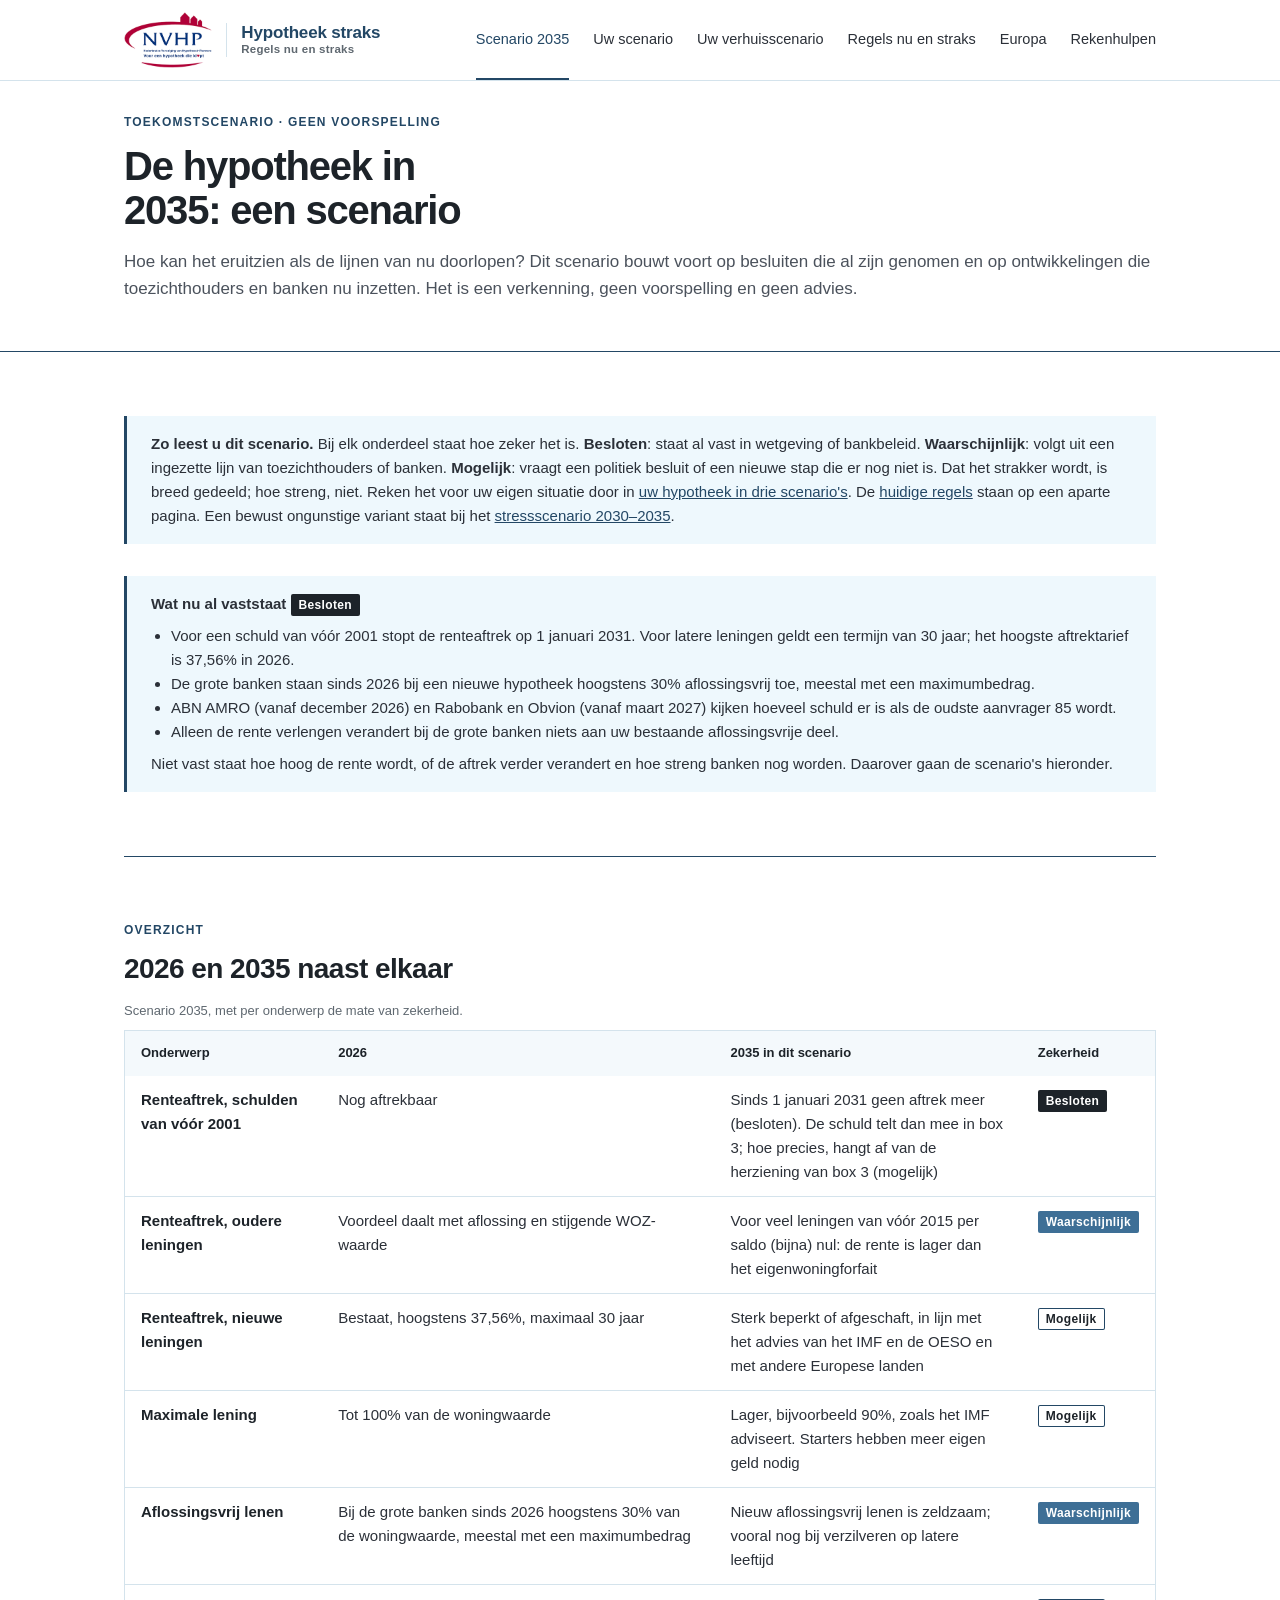
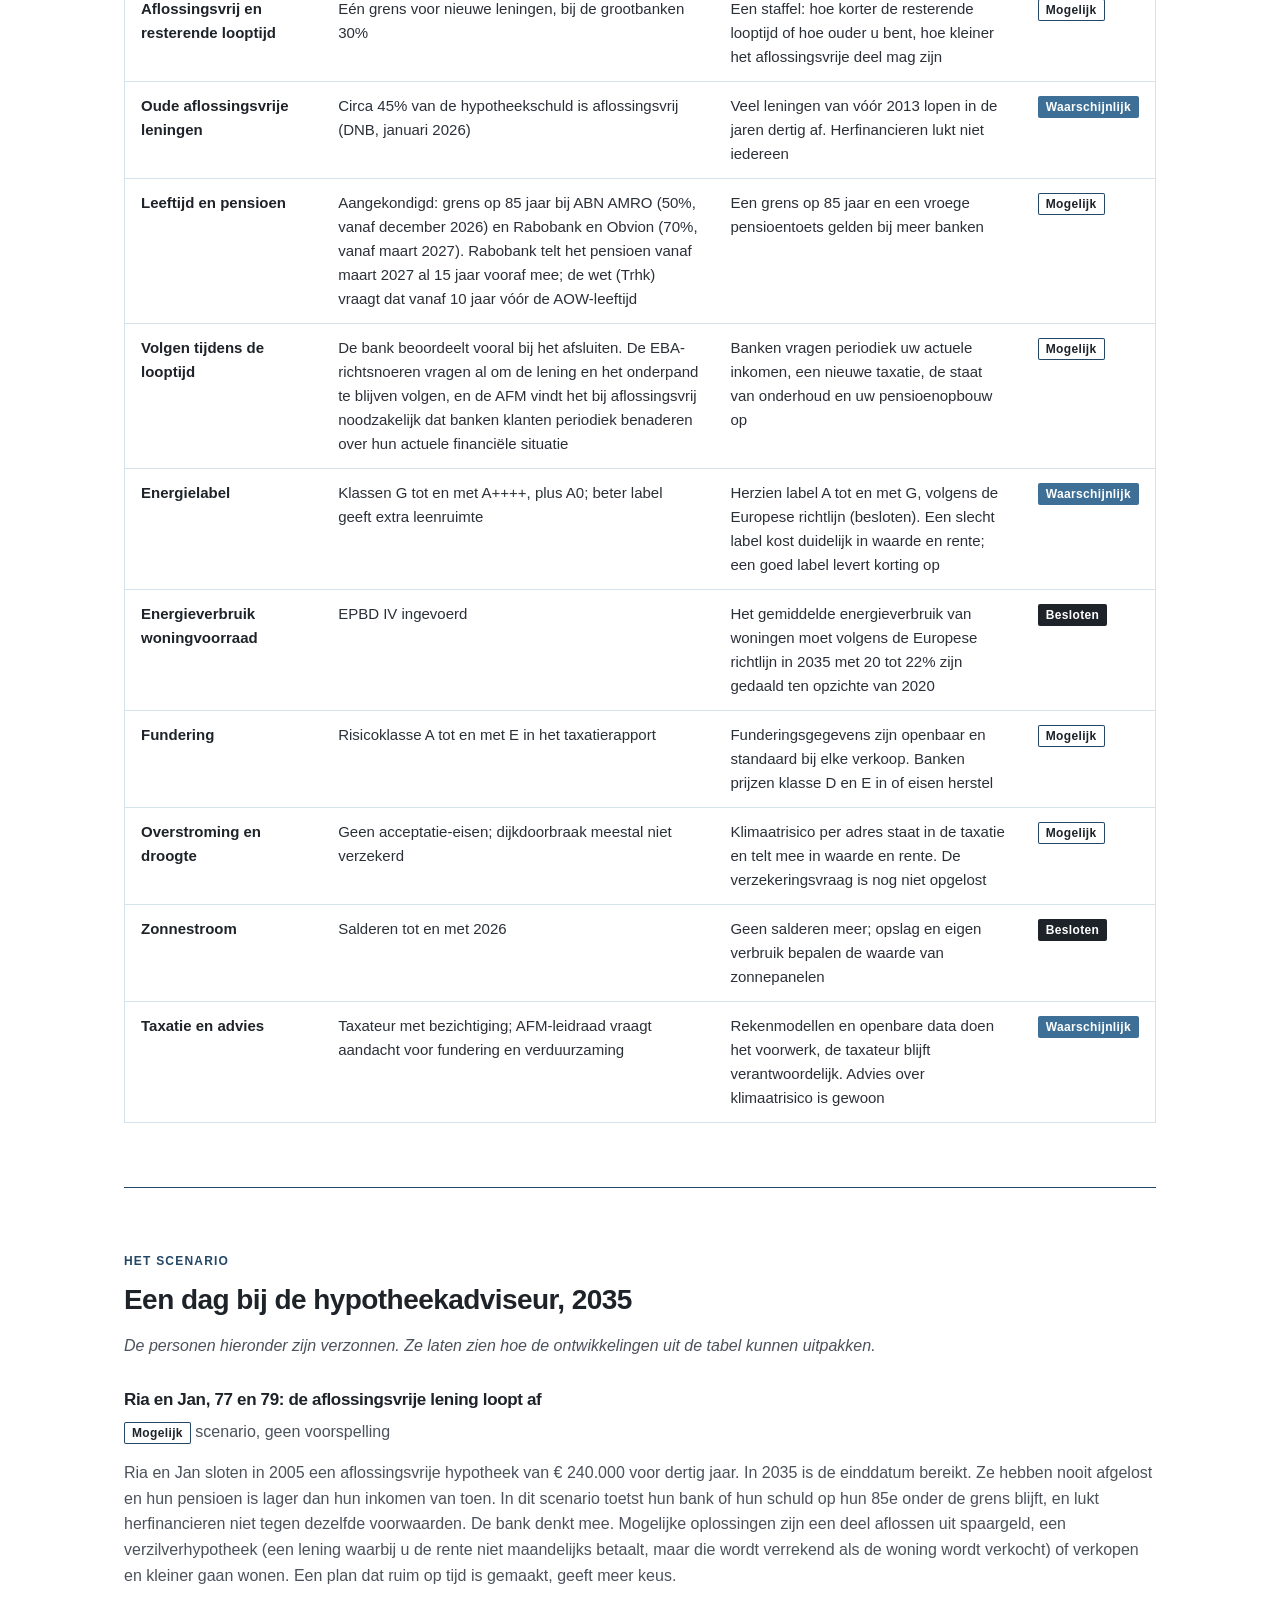
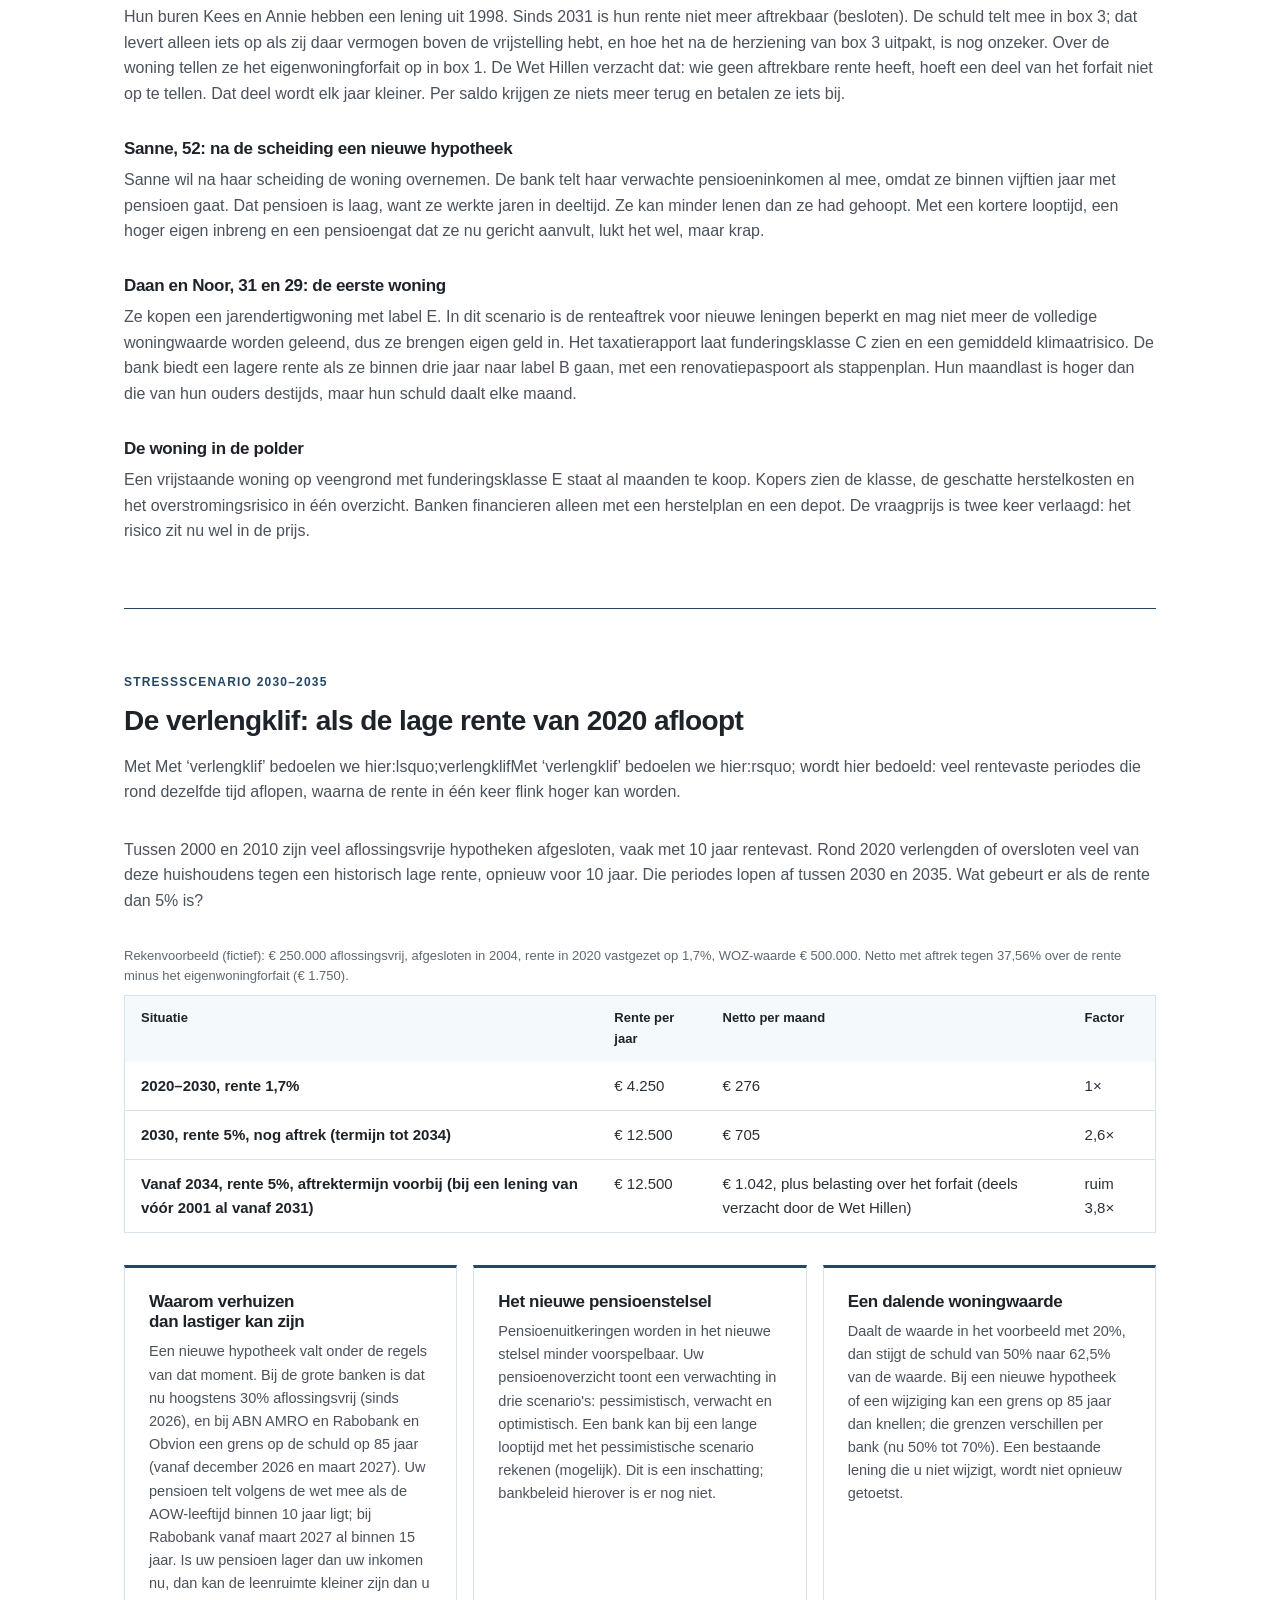
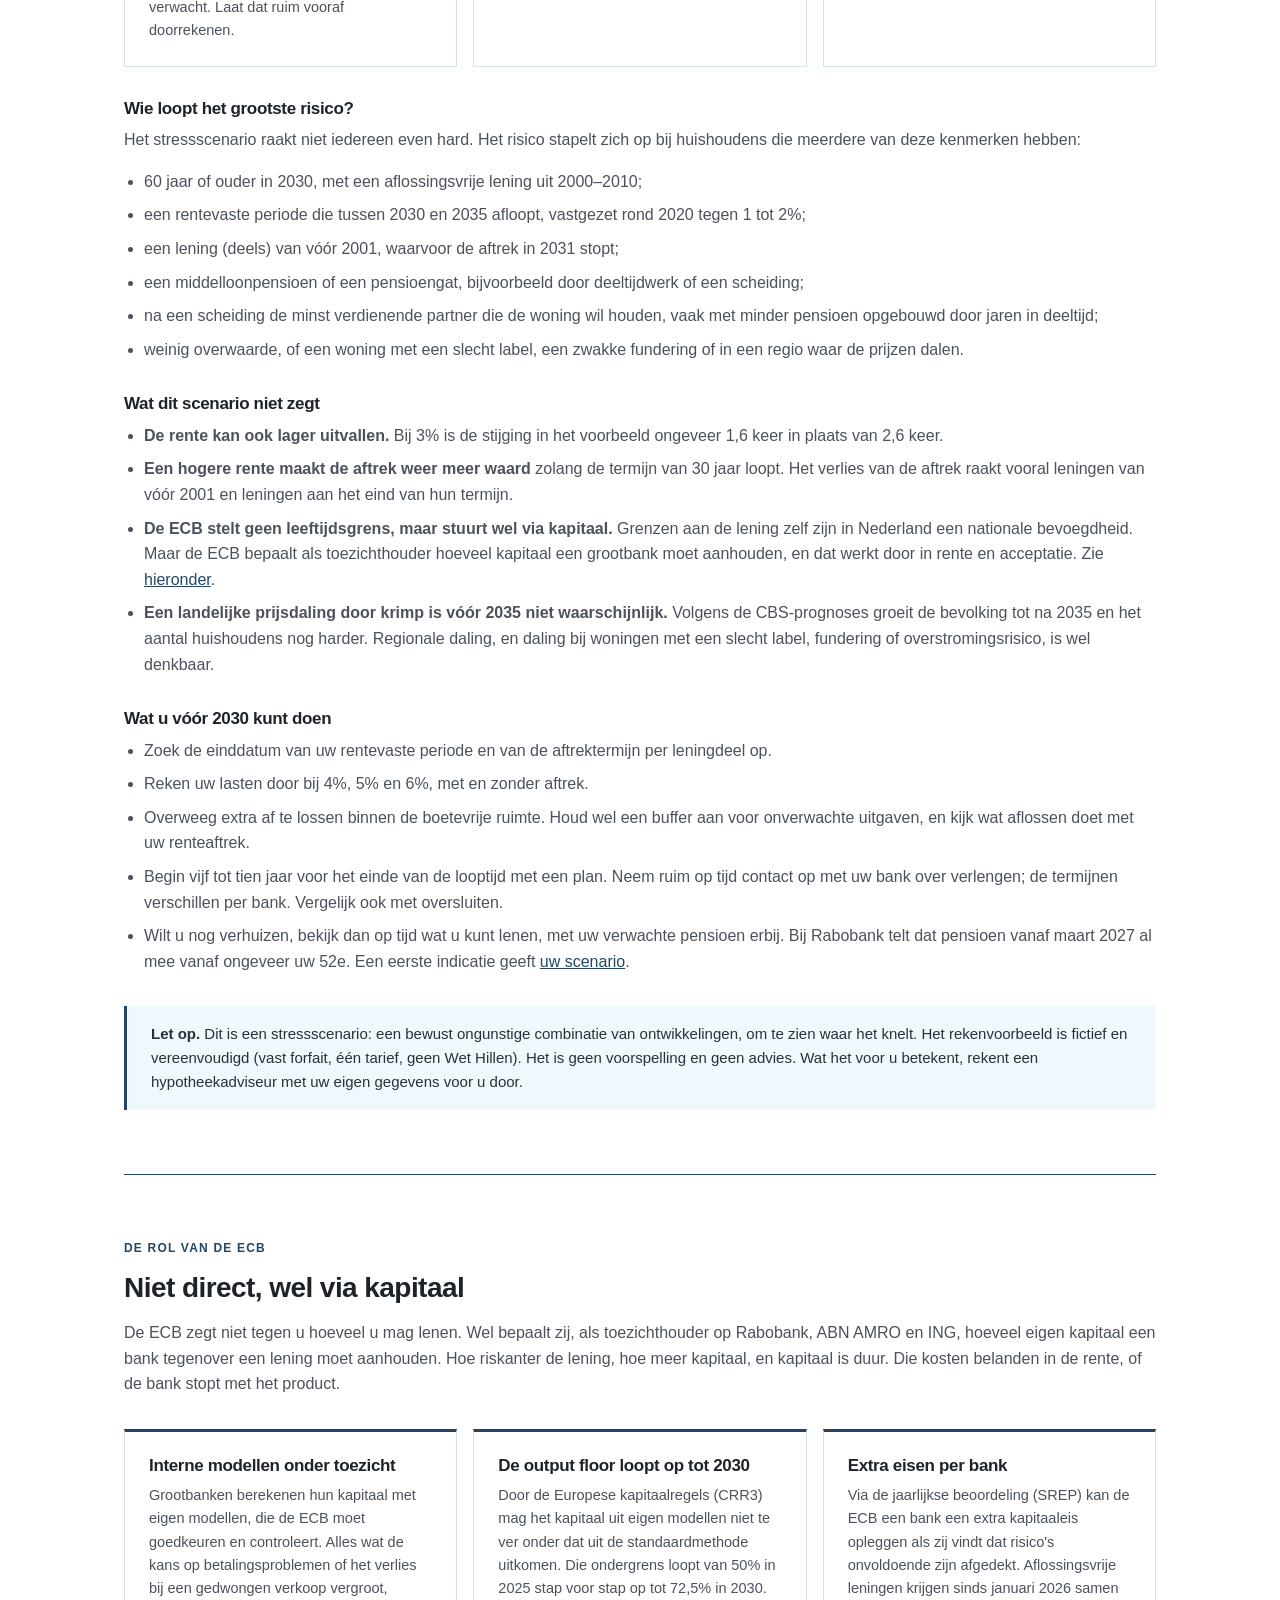
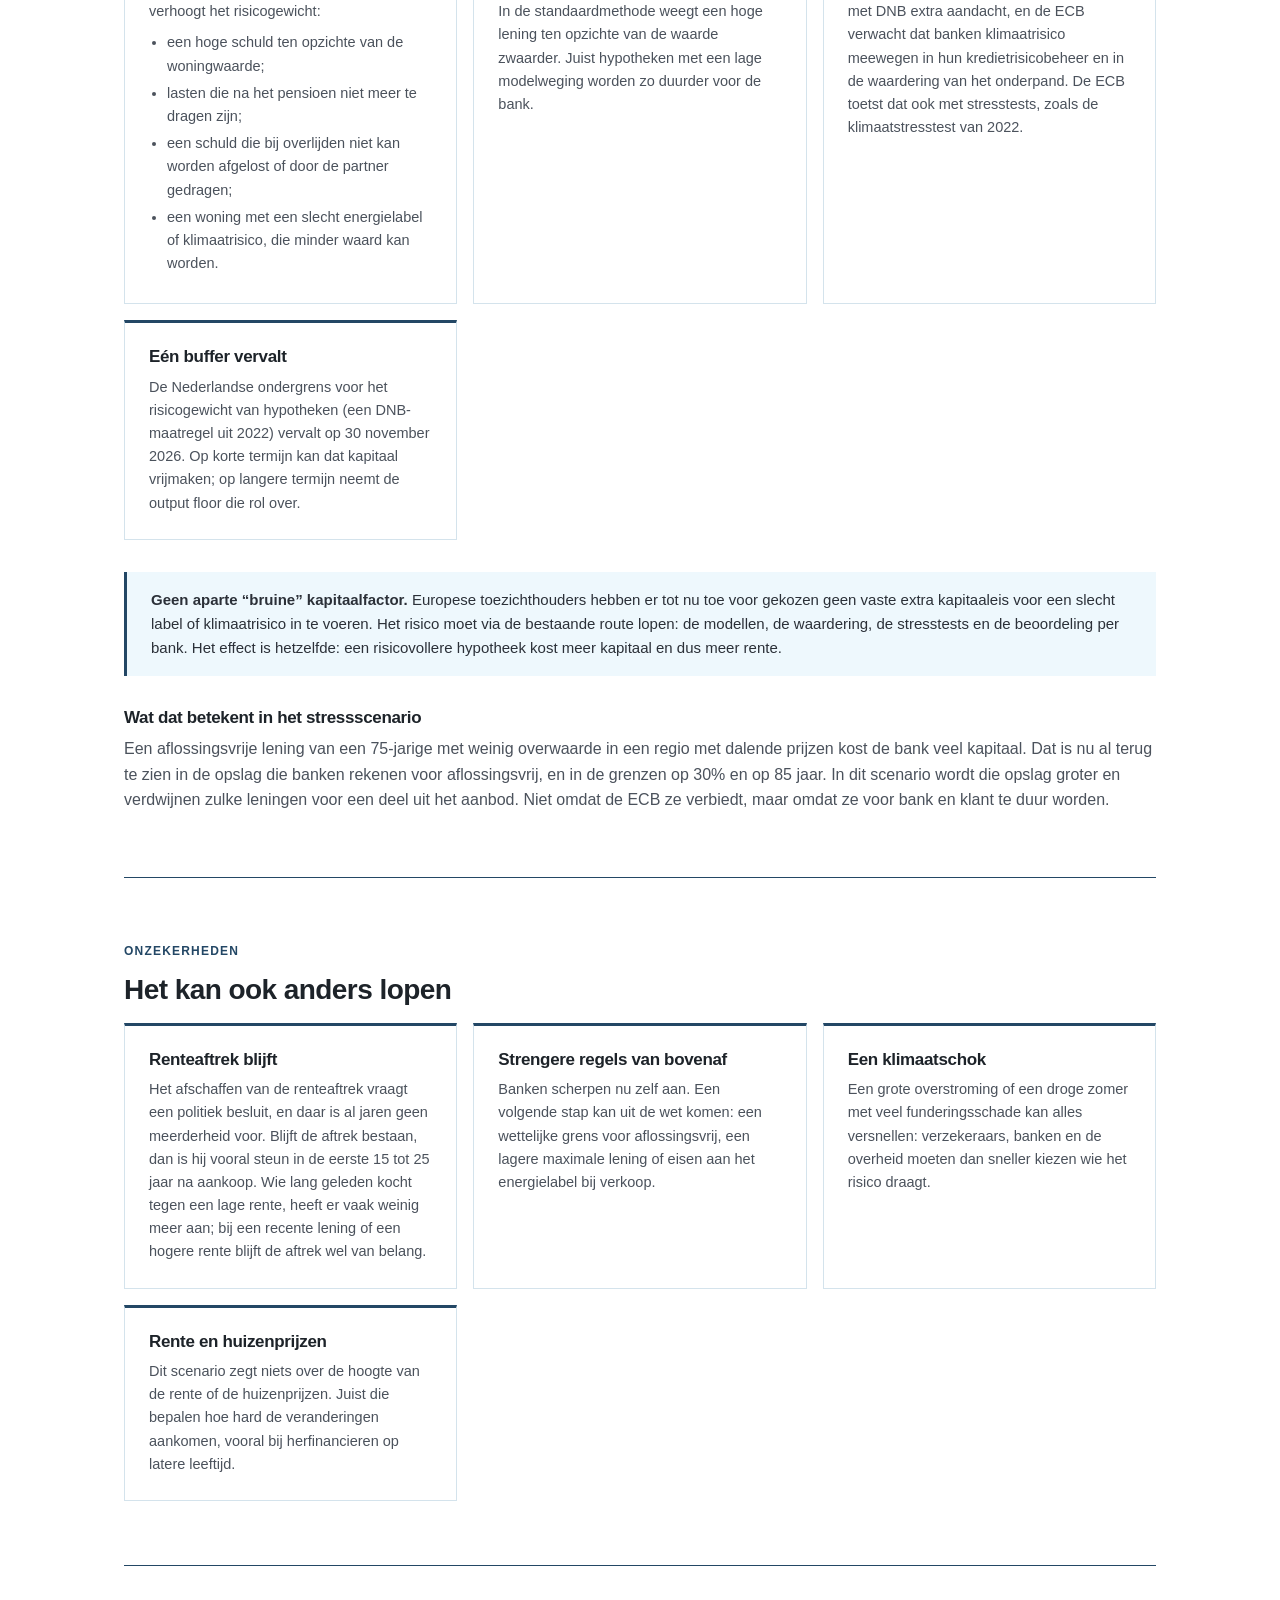
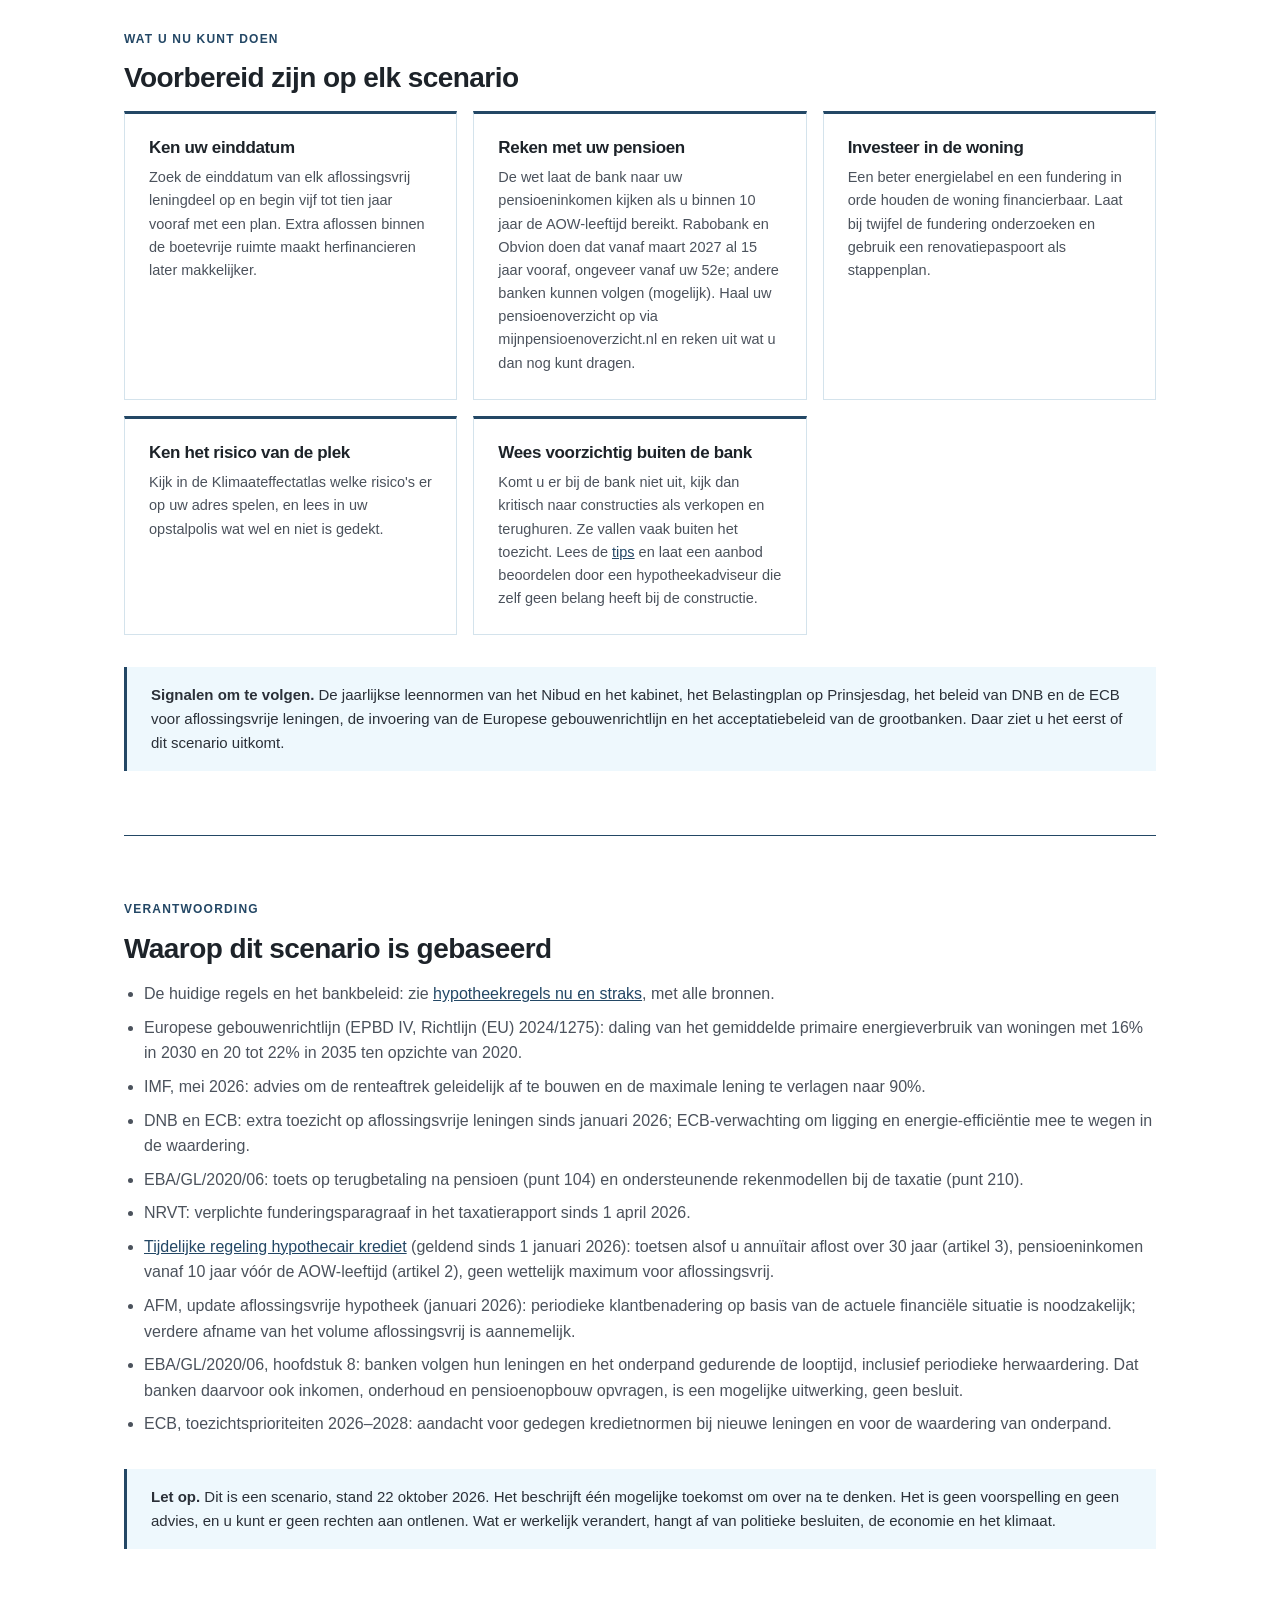
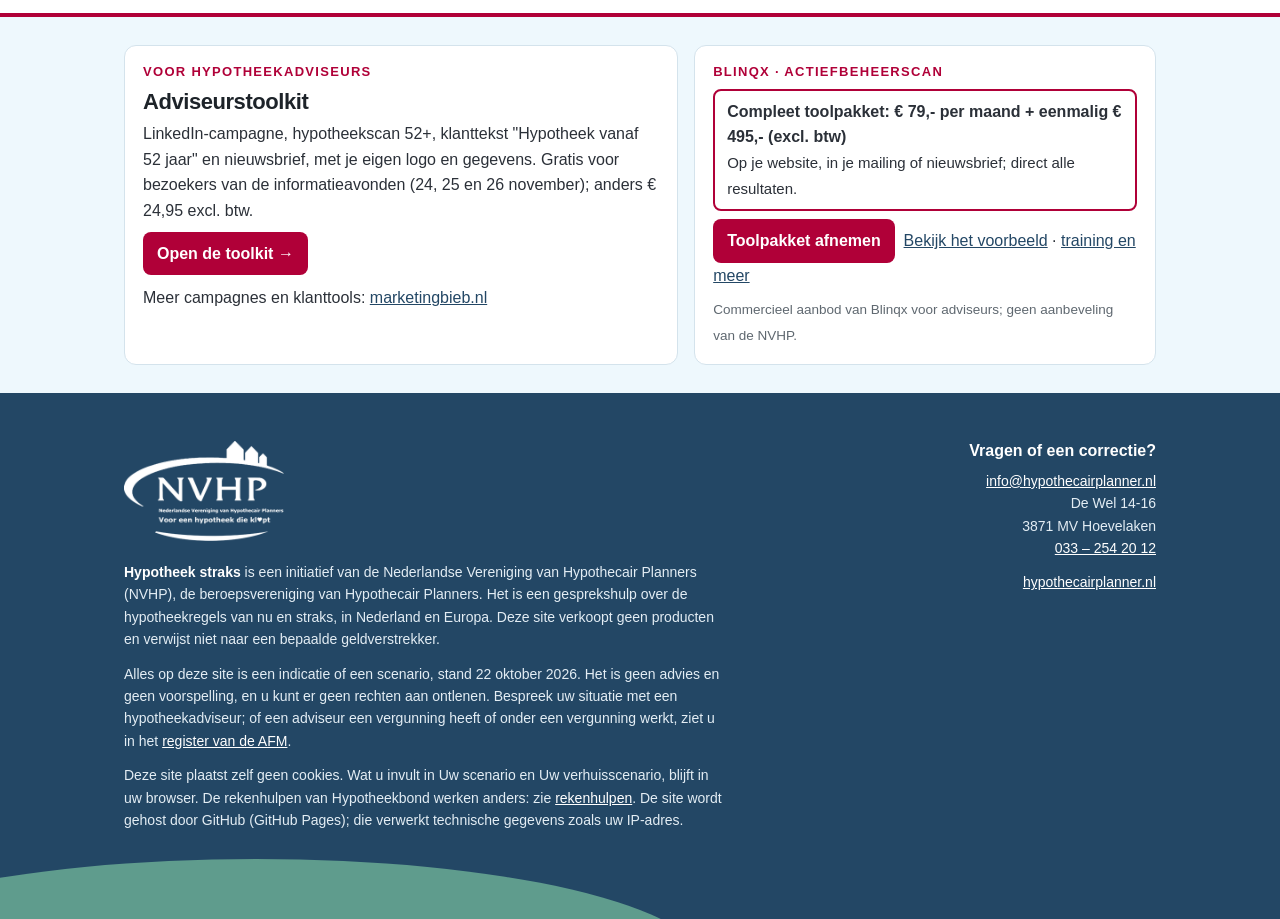
==== commit 0a8cbf06: "Toolkit: gratis voor bezoekers informatieavonden, anders € 24,95 excl. btw; wachtwoord opvragen of b" ====
--- a/hypotheek-straks/index.html
+++ b/hypotheek-straks/index.html
@@ -773,8 +773,8 @@
   <div class="wrap advb-in">
     <div class="advb-c">
       <p class="kick">Voor hypotheekadviseurs</p>
-      <h2>Adviseurstoolkit · gratis</h2>
-      <p>LinkedIn-campagne, hypotheekscan 52+, klanttekst "Hypotheek vanaf 52 jaar" en nieuwsbrief, met je eigen logo en gegevens.</p>
+      <h2>Adviseurstoolkit</h2>
+      <p>LinkedIn-campagne, hypotheekscan 52+, klanttekst "Hypotheek vanaf 52 jaar" en nieuwsbrief, met je eigen logo en gegevens. Gratis voor bezoekers van de informatieavonden (24, 25 en 26 november); anders € 24,95 excl. btw.</p>
       <p style="margin:0"><a class="advb-btn" href="https://dennes-roes.nl/adviseurstoolkit.html">Open de toolkit →</a></p>
       <p style="margin:10px 0 0">Meer campagnes en klanttools: <a href="https://marketingbieb.nl/" target="_blank" rel="noopener">marketingbieb.nl</a></p>
     </div>
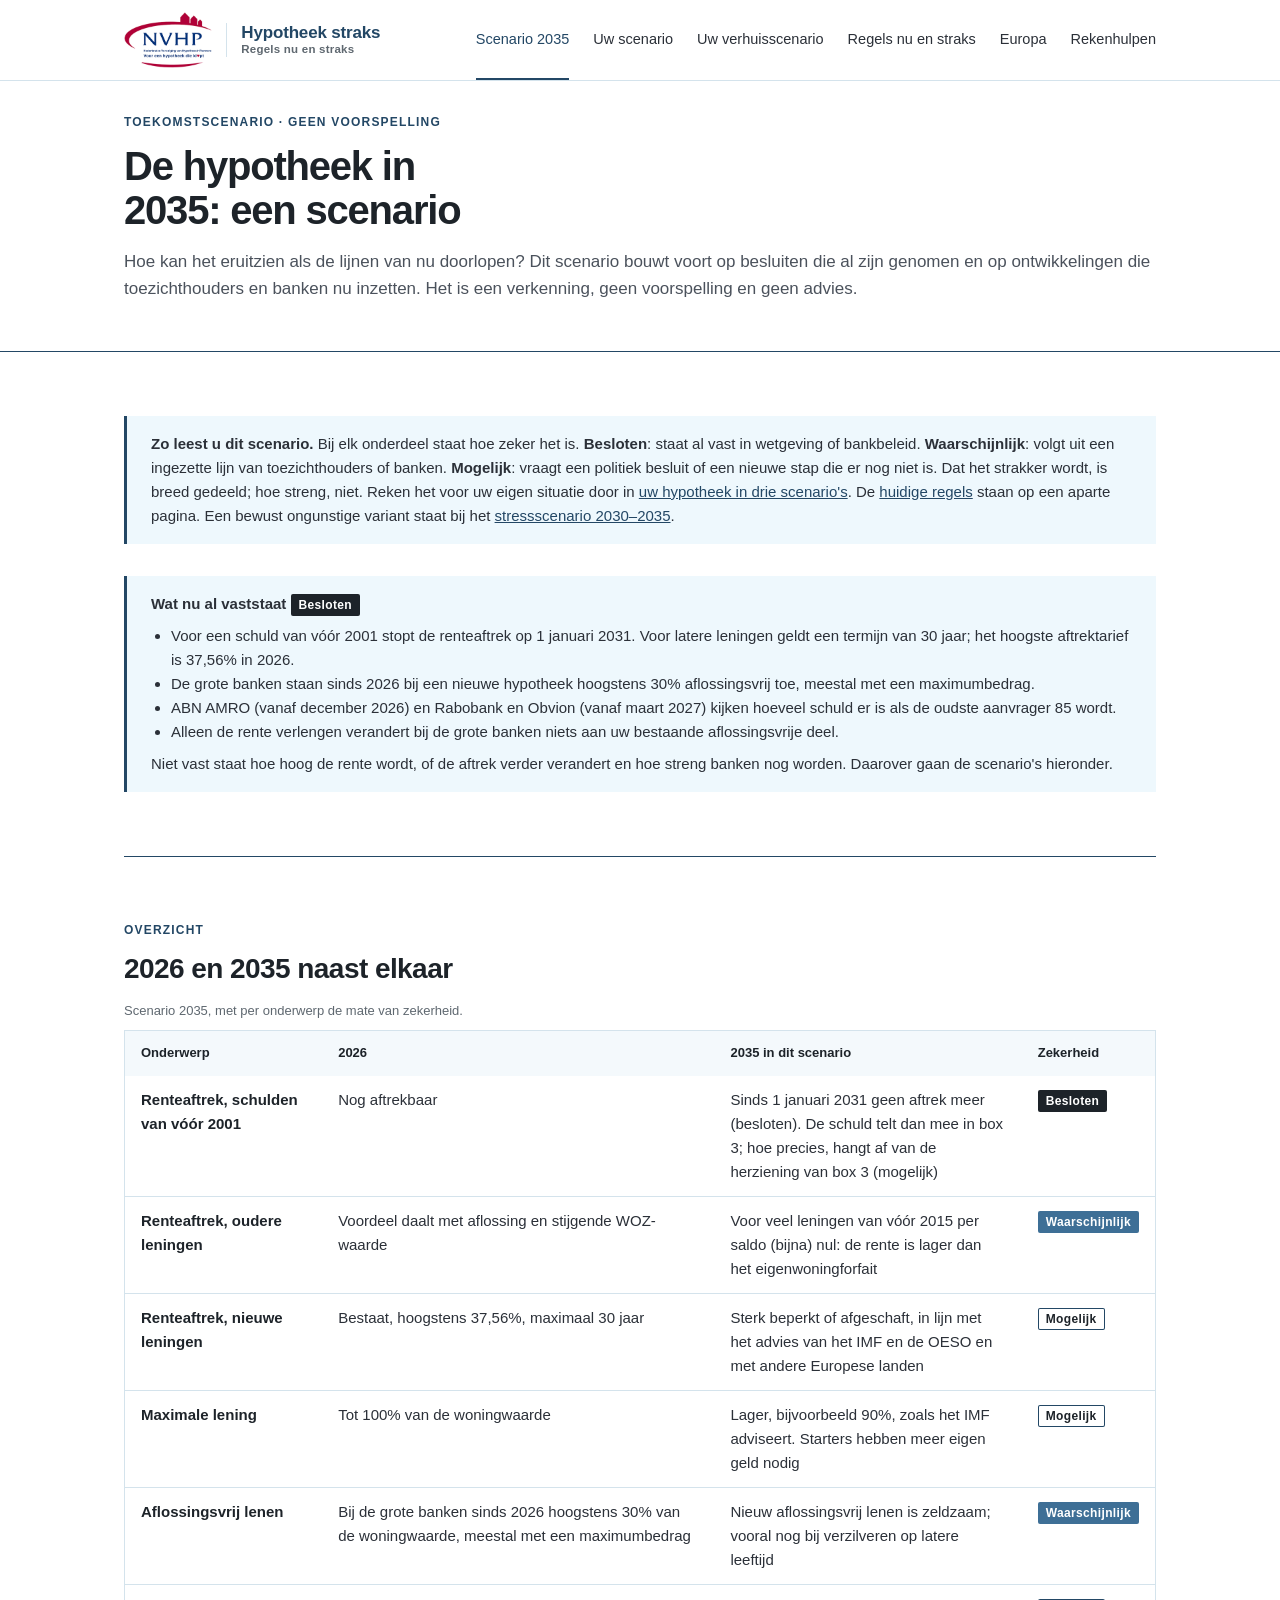
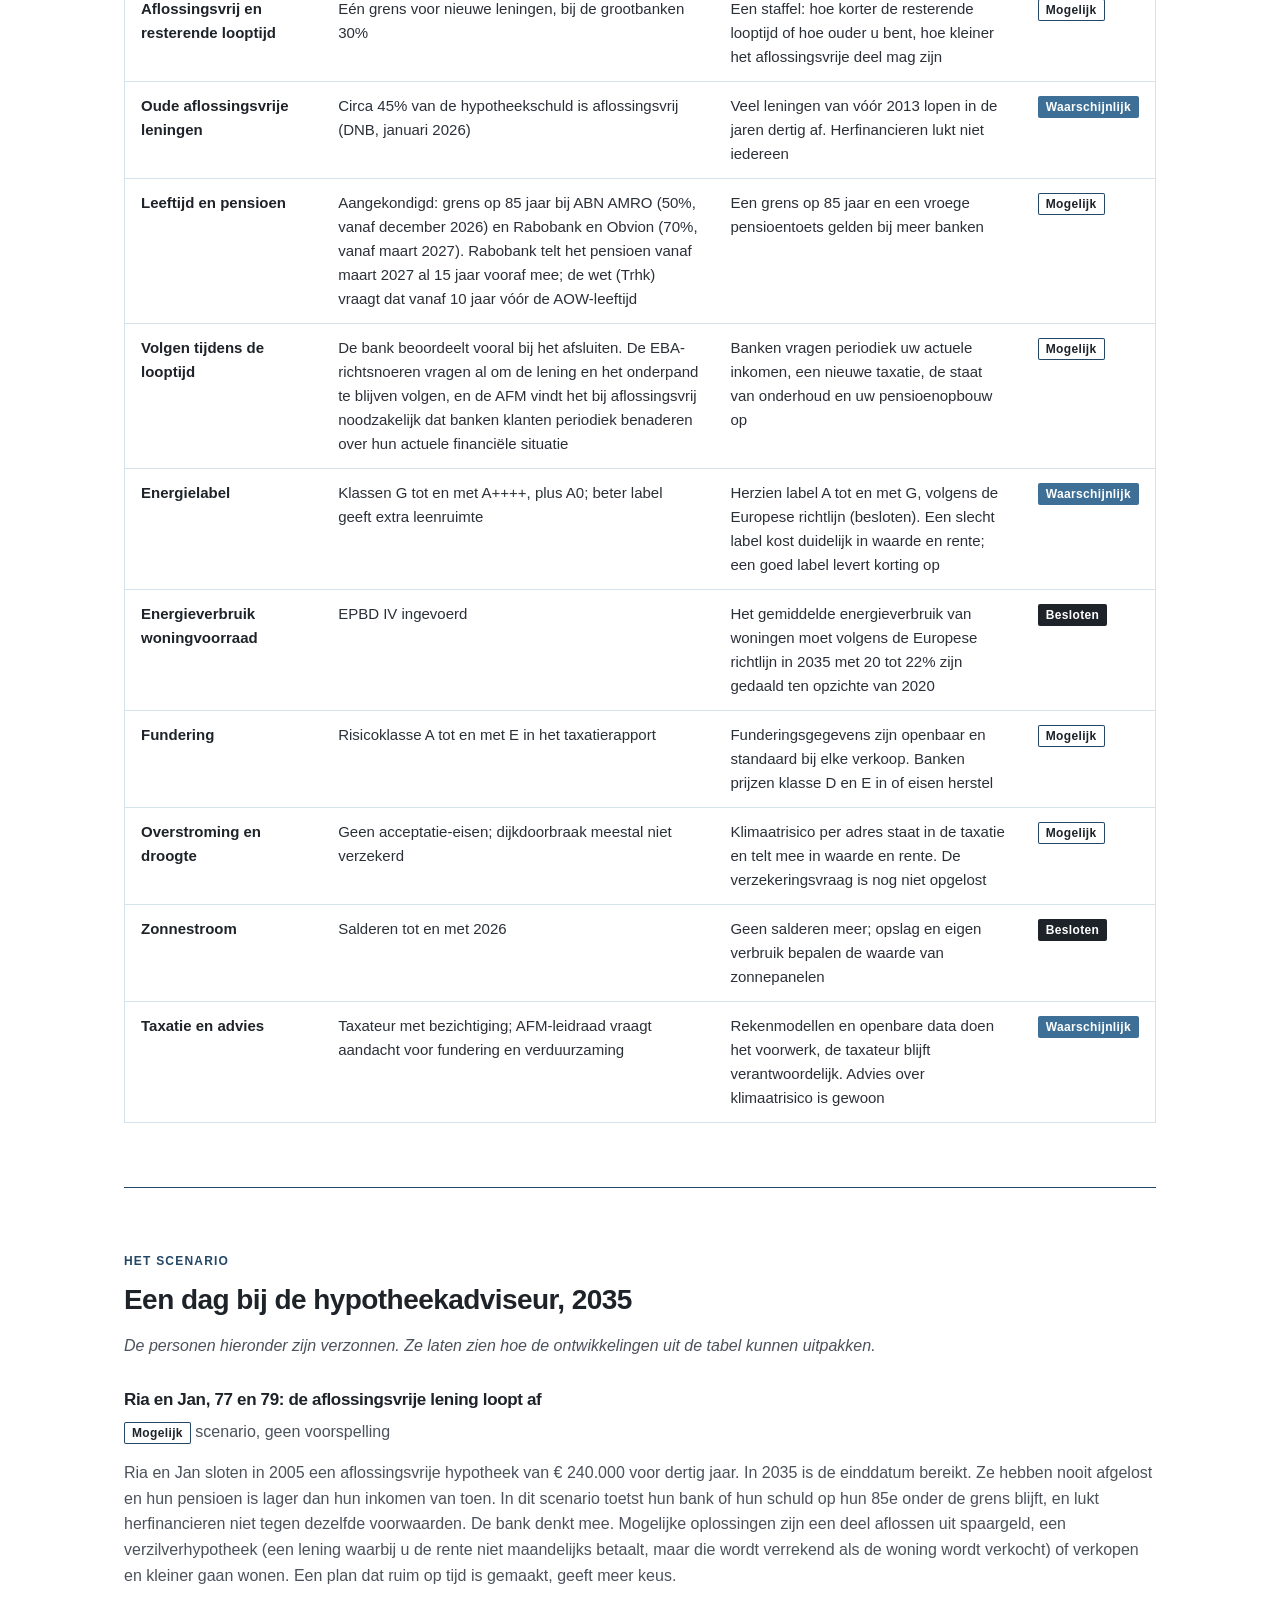
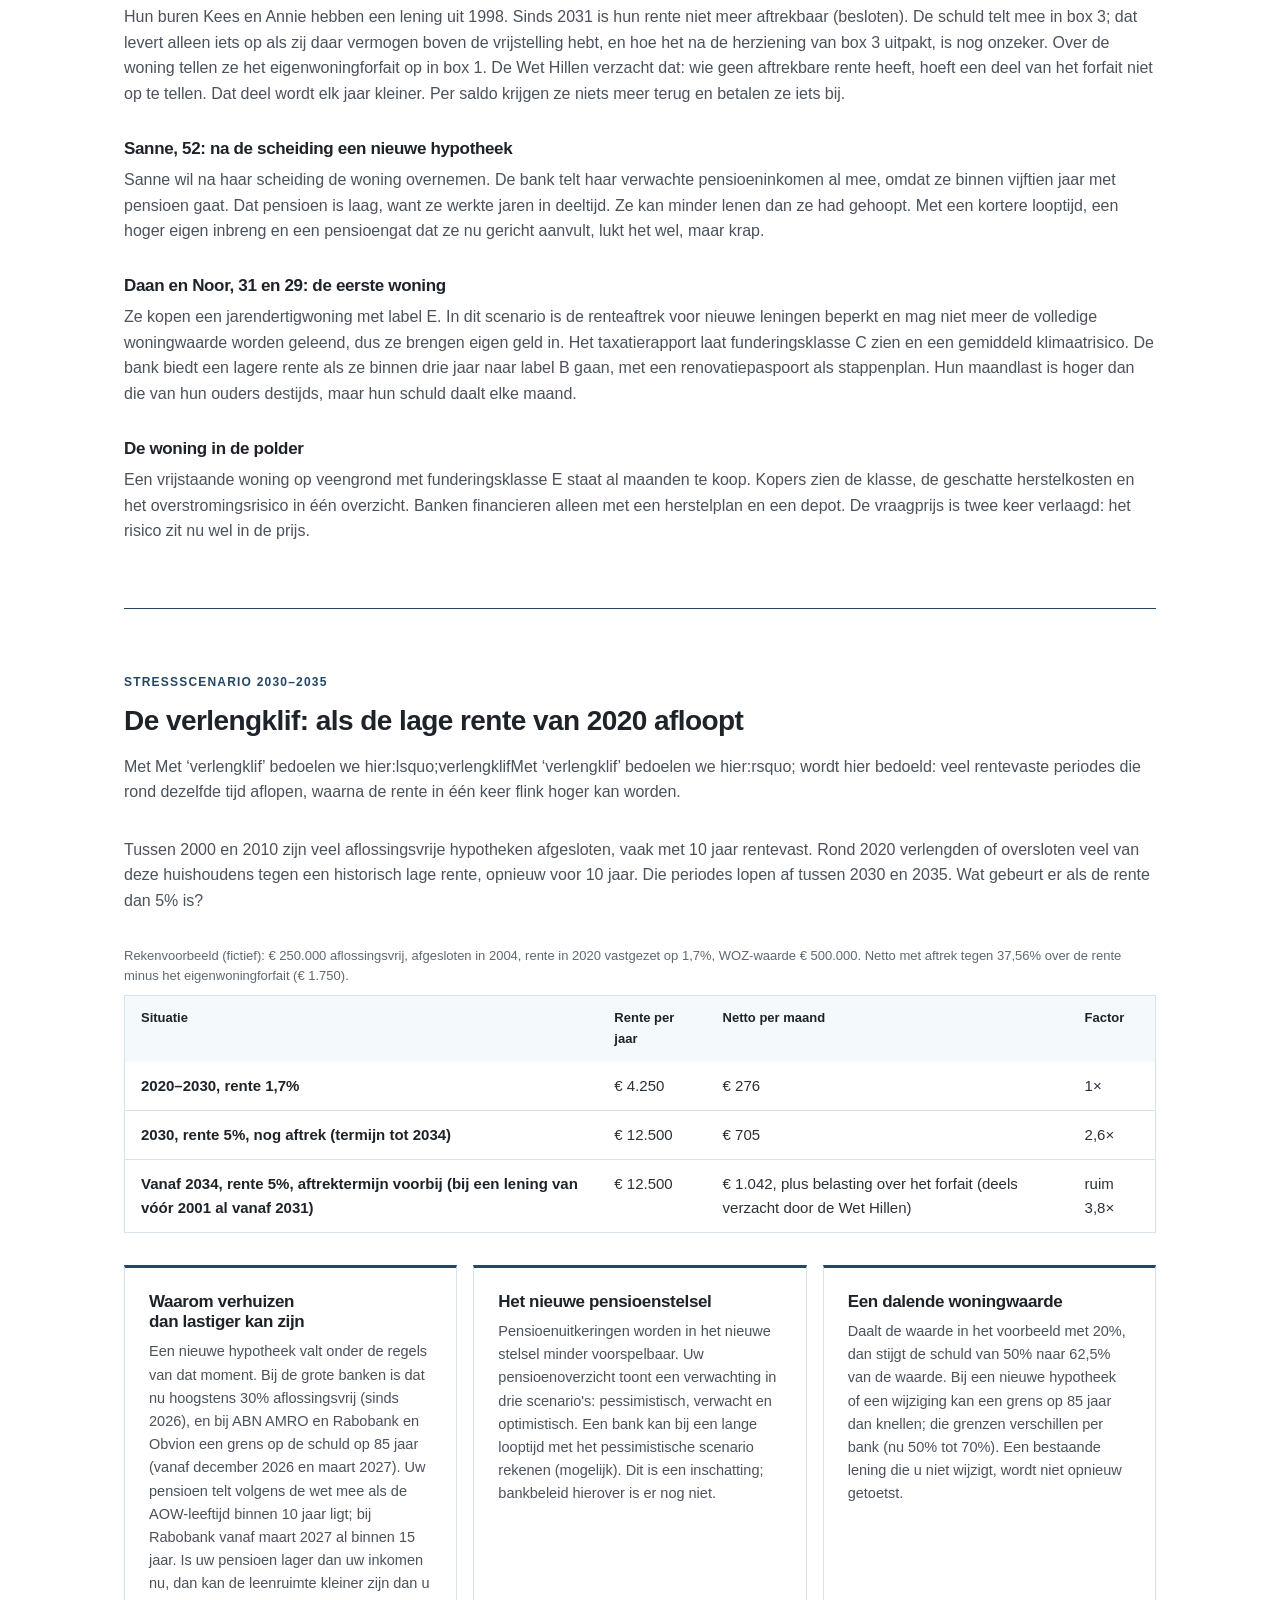
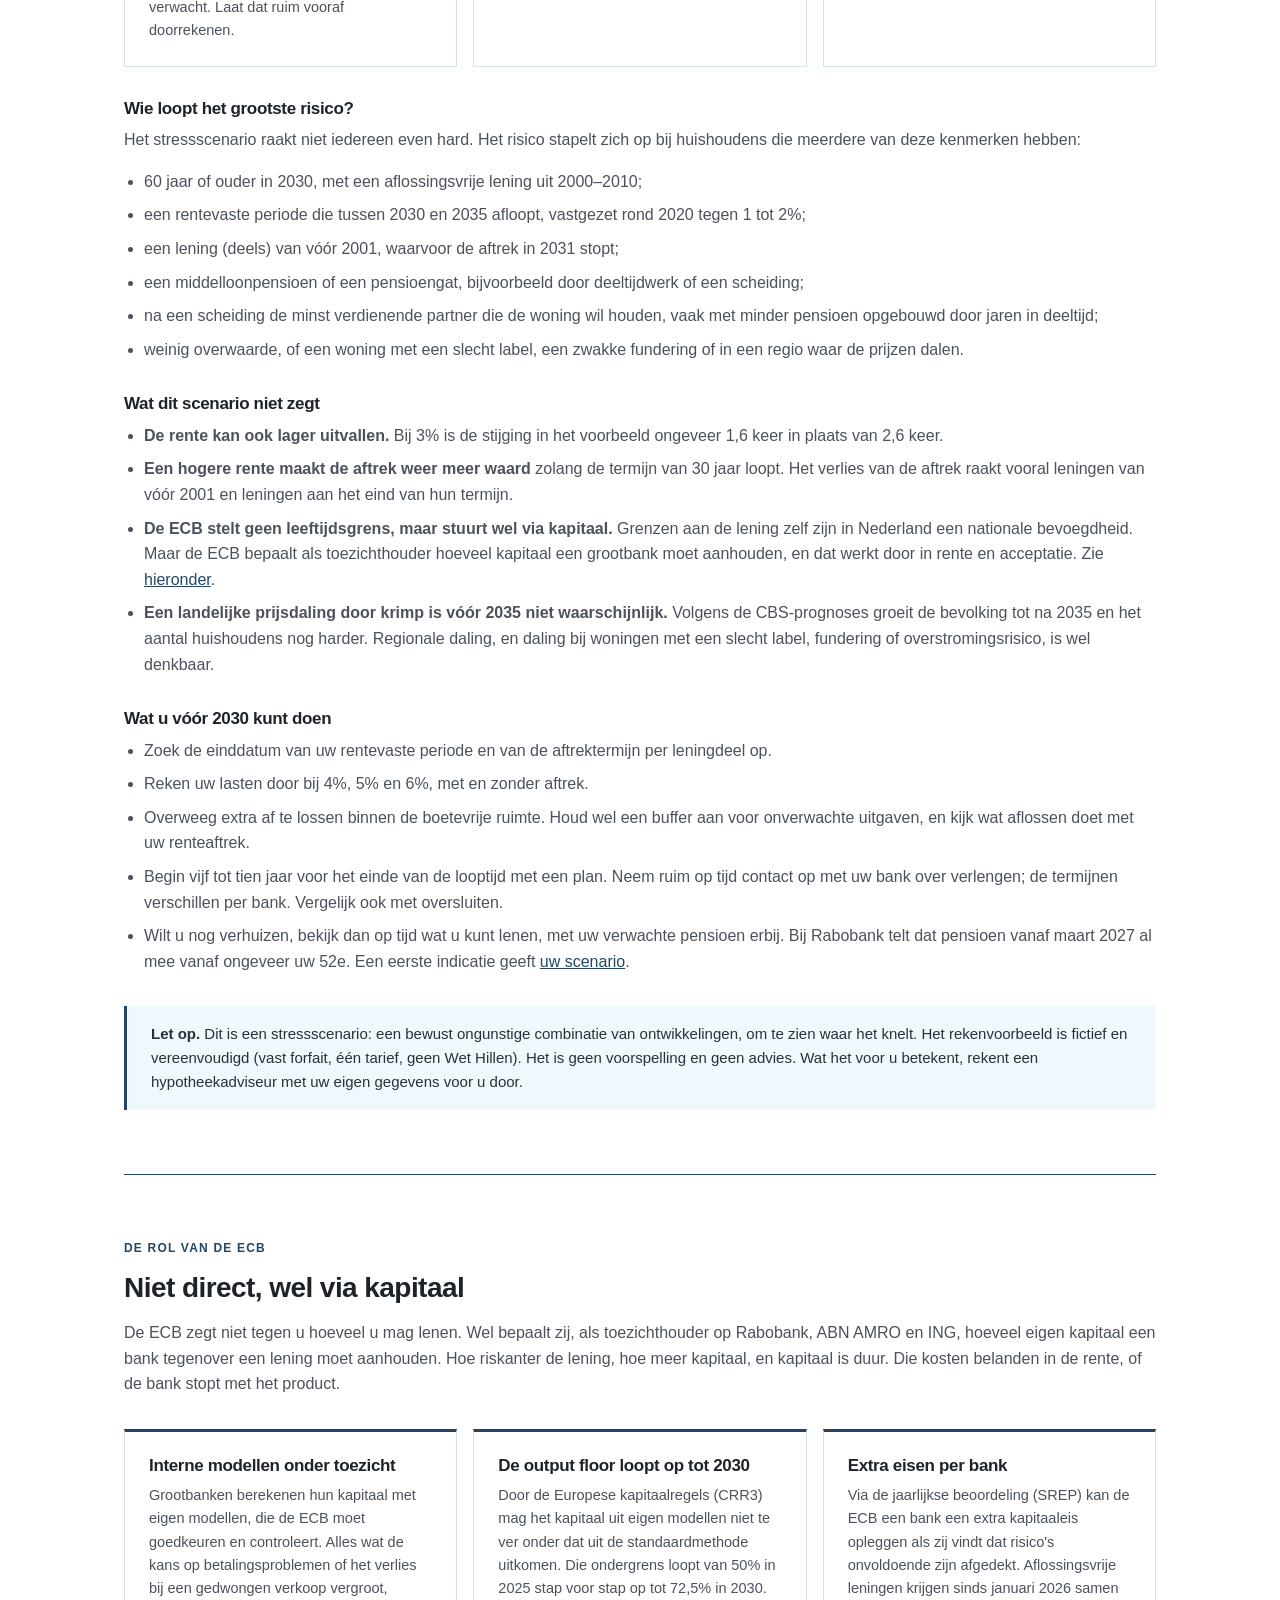
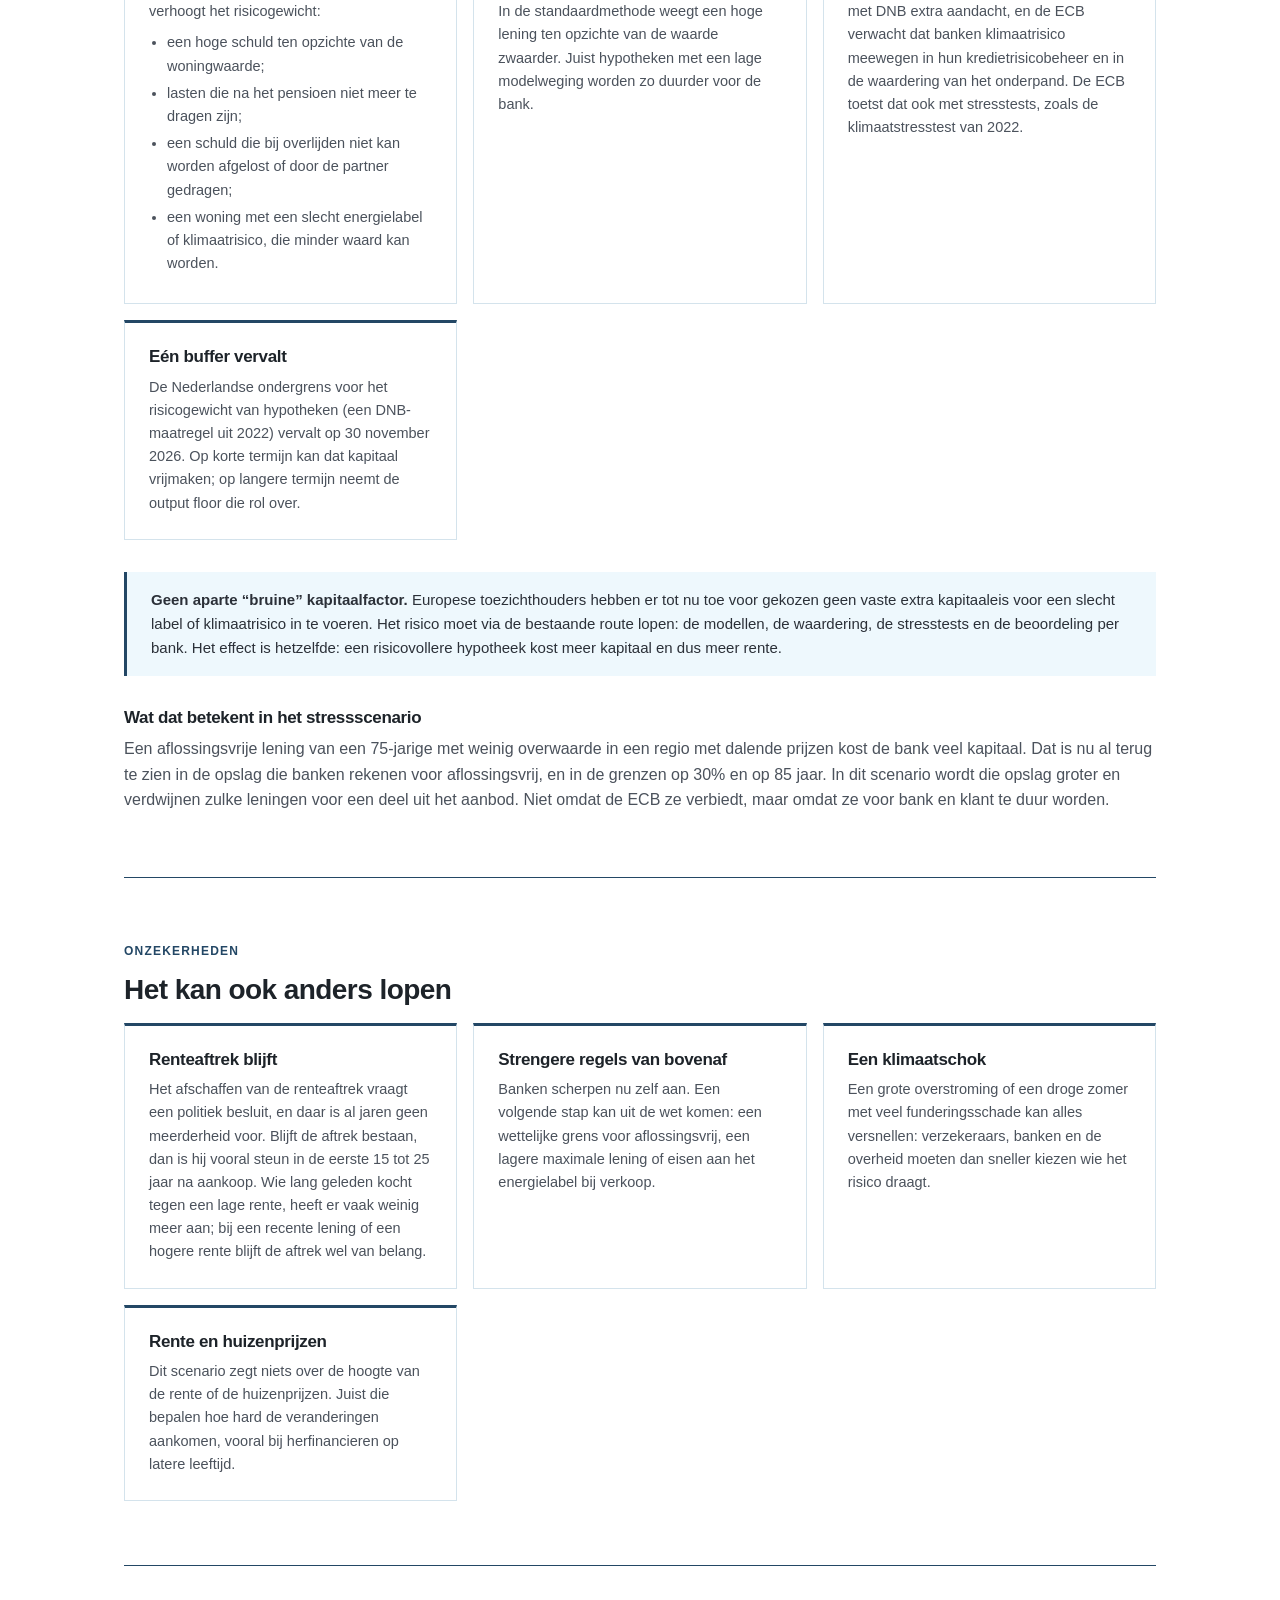
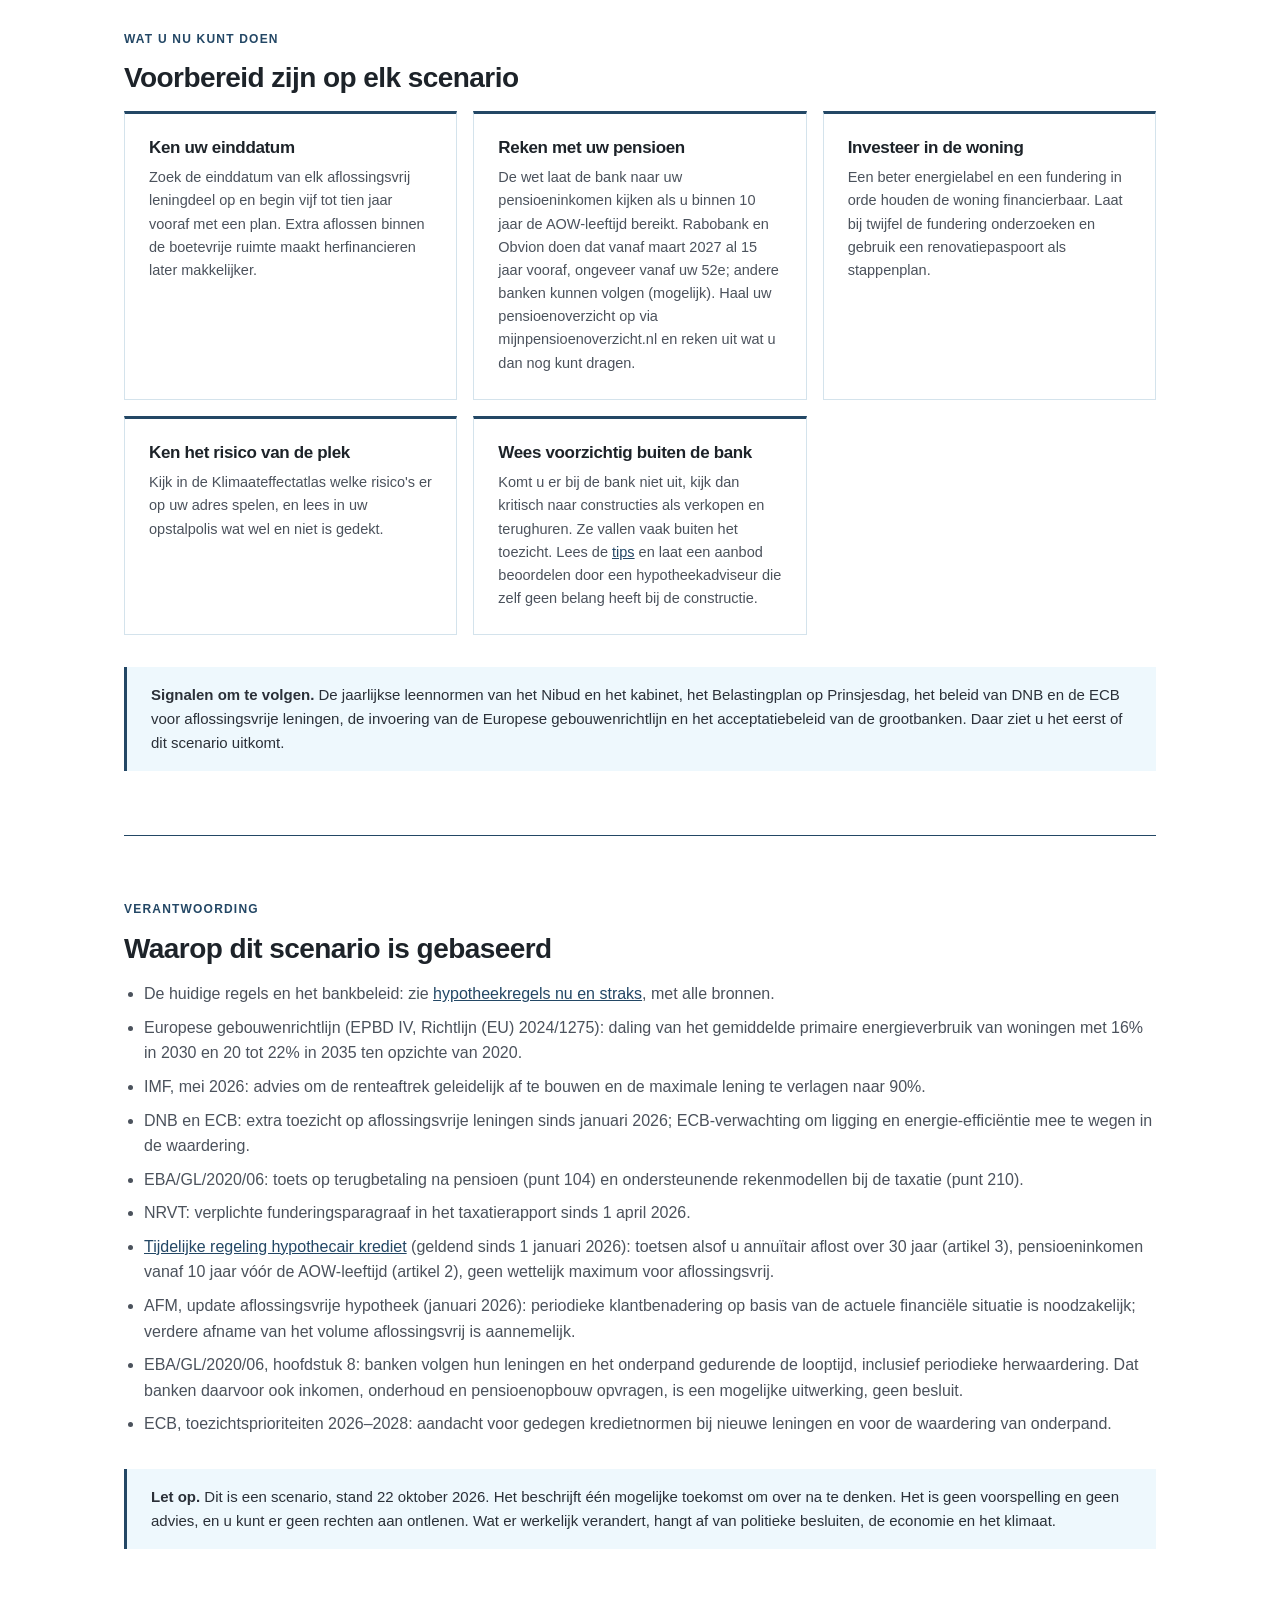
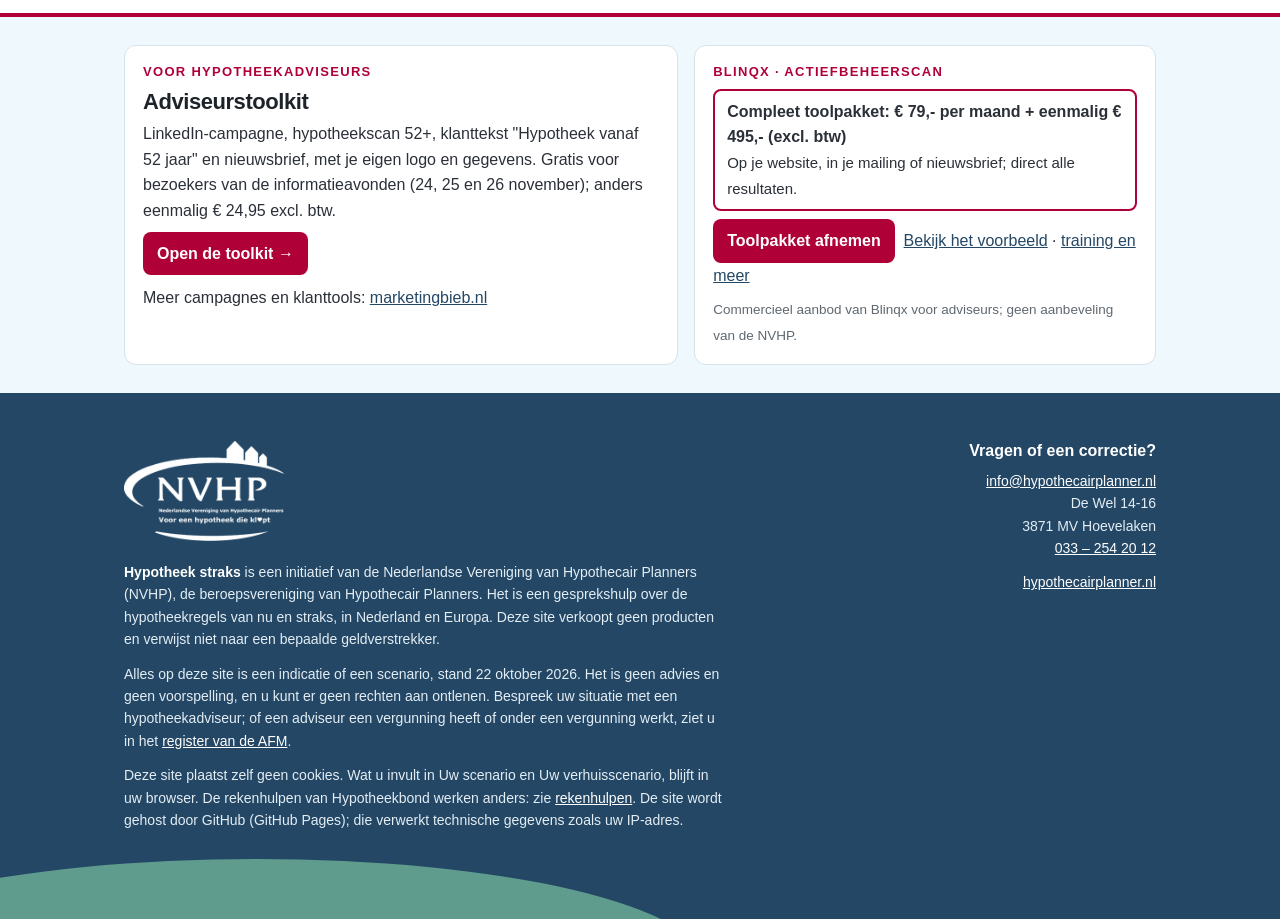
==== commit 7d67f70c: "Toolkitprijs: eenmalig € 24,95 excl. btw Co-Authored-By: Claude Opus 5.5 <noreply@anthropic.com> Cla" ====
--- a/hypotheek-straks/index.html
+++ b/hypotheek-straks/index.html
@@ -774,7 +774,7 @@
     <div class="advb-c">
       <p class="kick">Voor hypotheekadviseurs</p>
       <h2>Adviseurstoolkit</h2>
-      <p>LinkedIn-campagne, hypotheekscan 52+, klanttekst "Hypotheek vanaf 52 jaar" en nieuwsbrief, met je eigen logo en gegevens. Gratis voor bezoekers van de informatieavonden (24, 25 en 26 november); anders € 24,95 excl. btw.</p>
+      <p>LinkedIn-campagne, hypotheekscan 52+, klanttekst "Hypotheek vanaf 52 jaar" en nieuwsbrief, met je eigen logo en gegevens. Gratis voor bezoekers van de informatieavonden (24, 25 en 26 november); anders eenmalig € 24,95 excl. btw.</p>
       <p style="margin:0"><a class="advb-btn" href="https://dennes-roes.nl/adviseurstoolkit.html">Open de toolkit →</a></p>
       <p style="margin:10px 0 0">Meer campagnes en klanttools: <a href="https://marketingbieb.nl/" target="_blank" rel="noopener">marketingbieb.nl</a></p>
     </div>
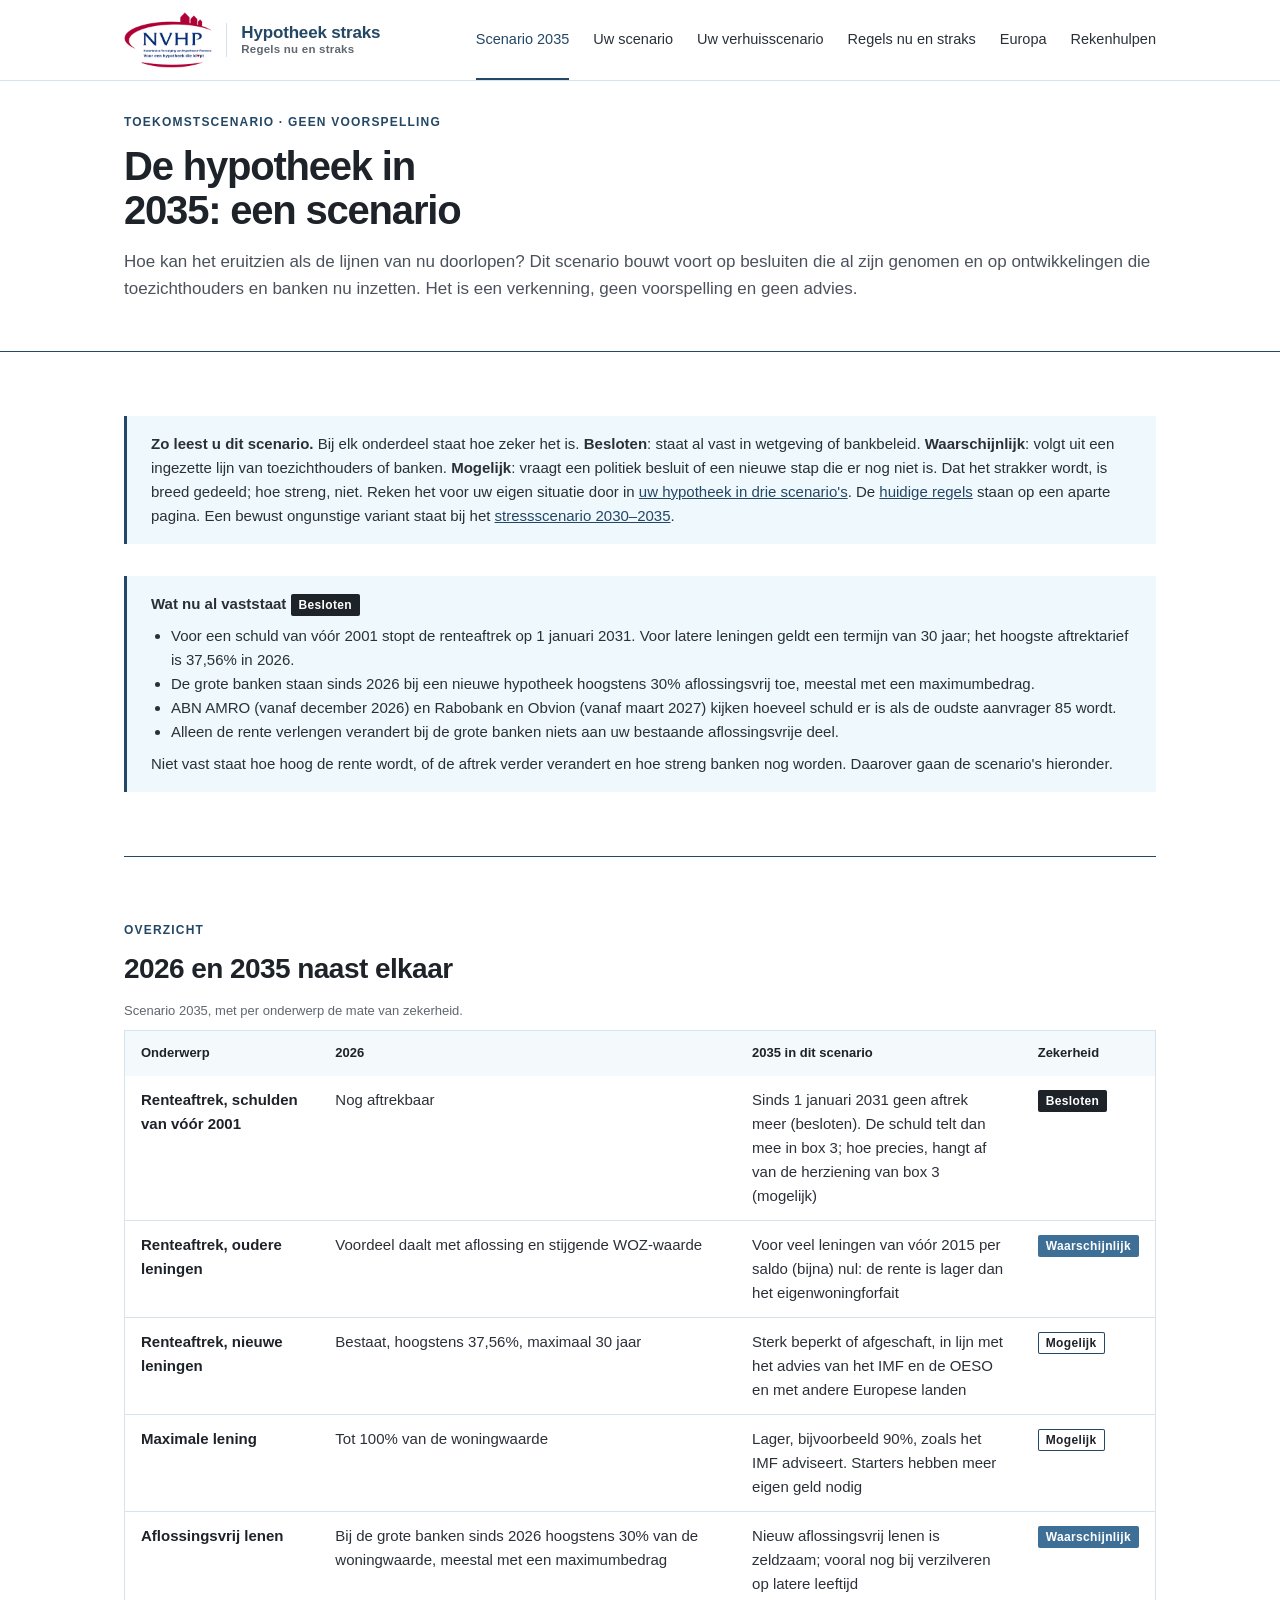
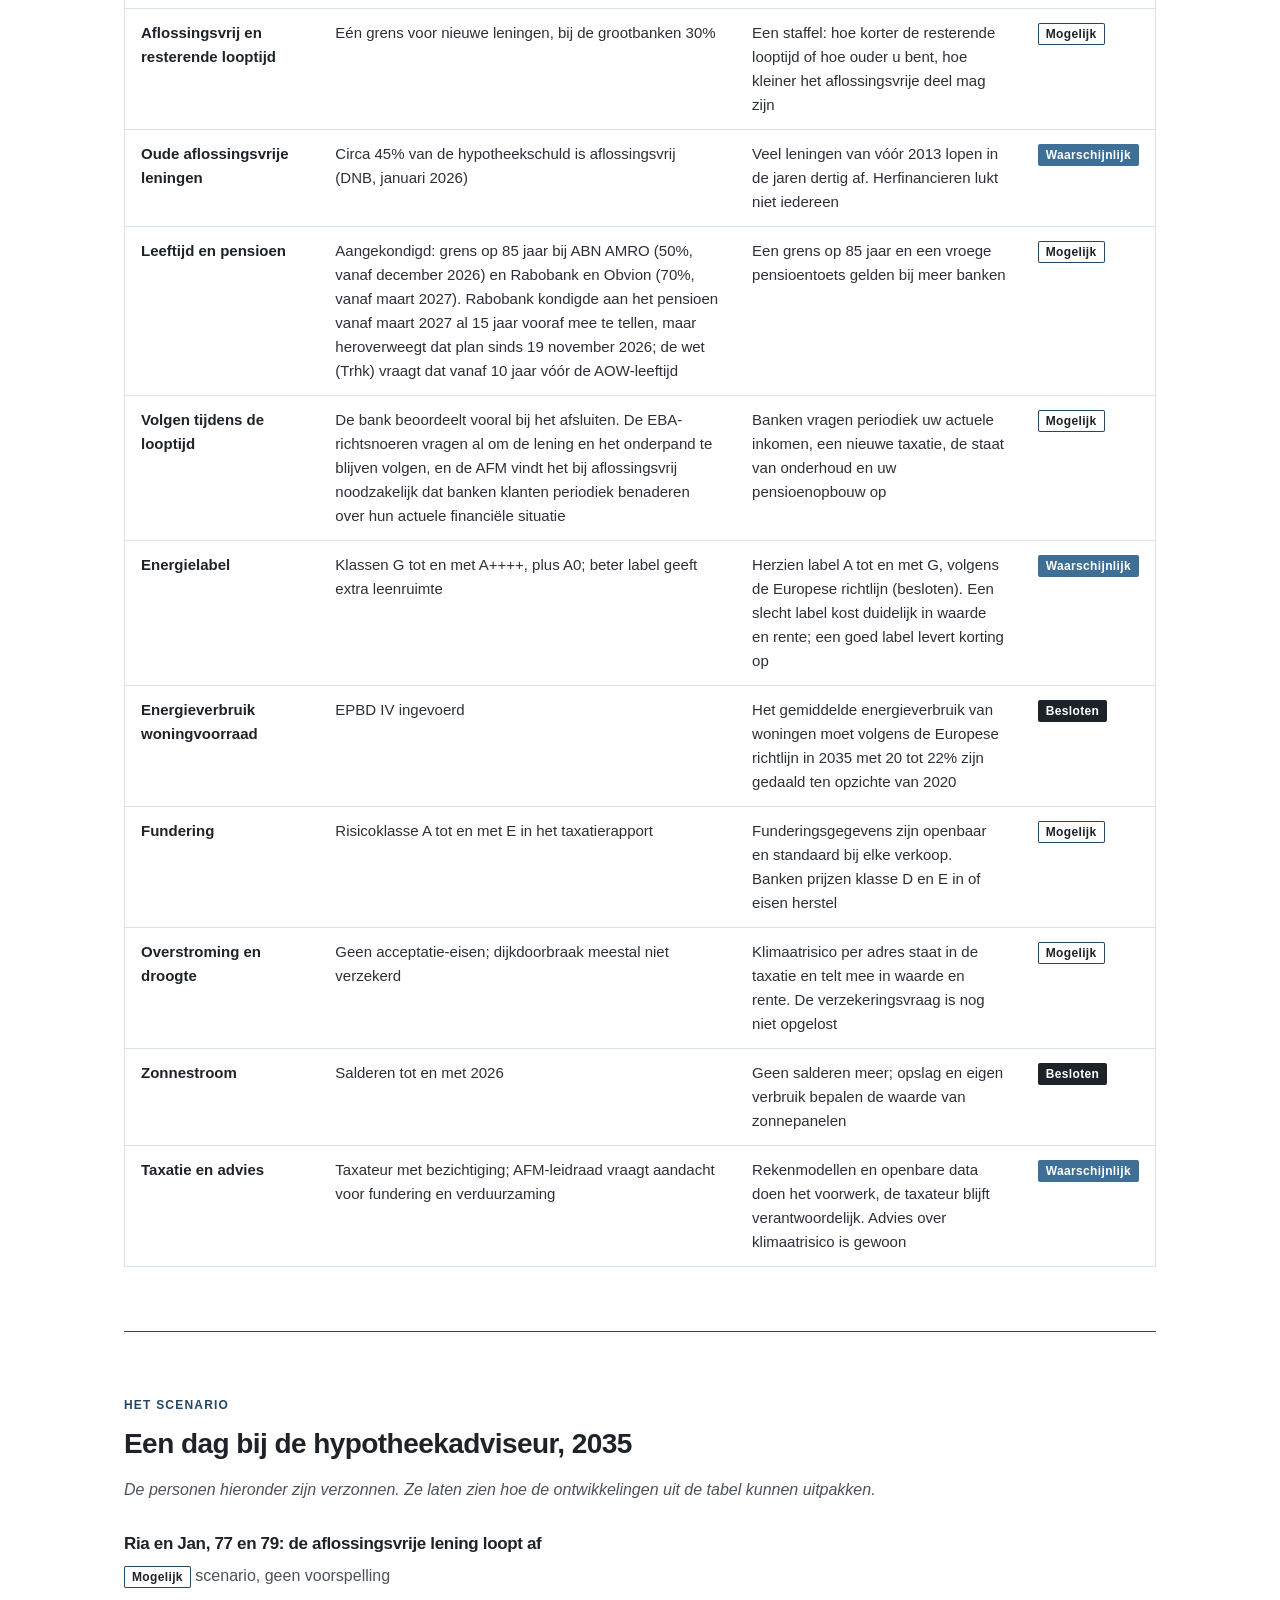
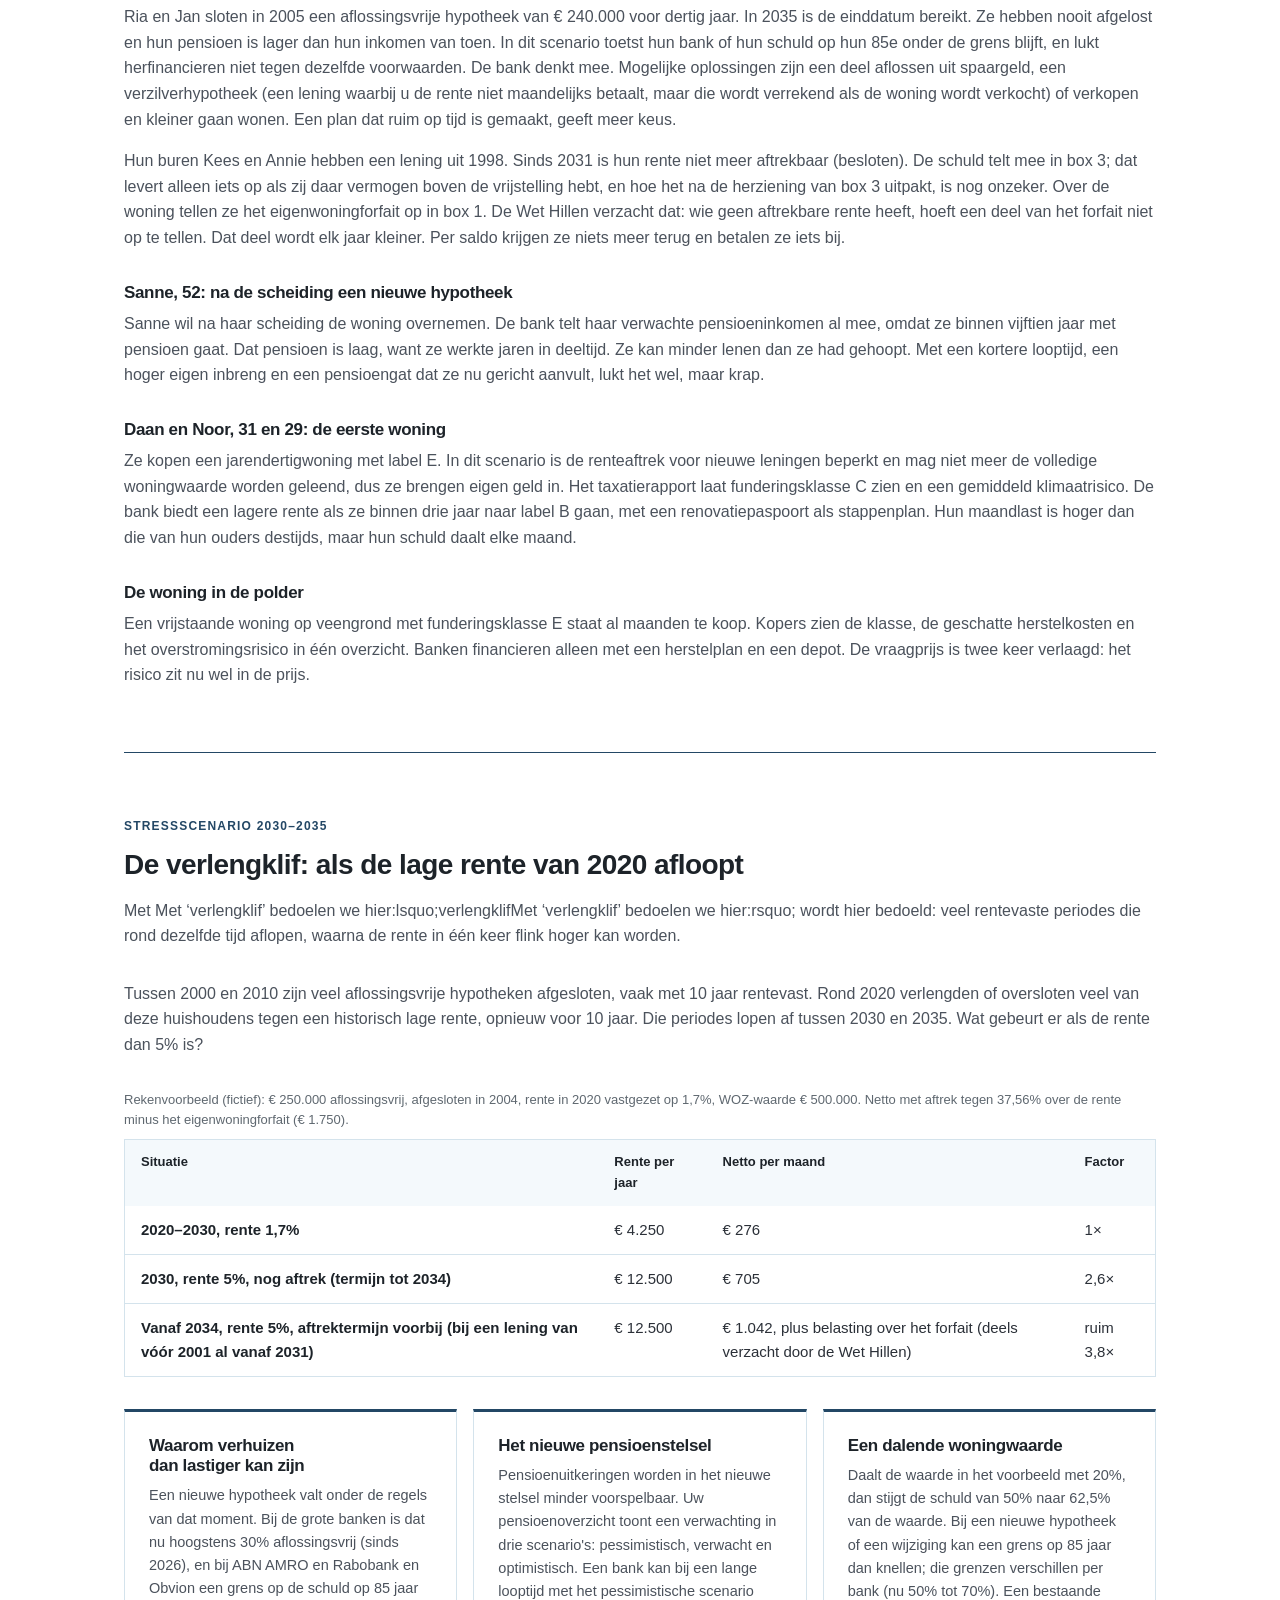
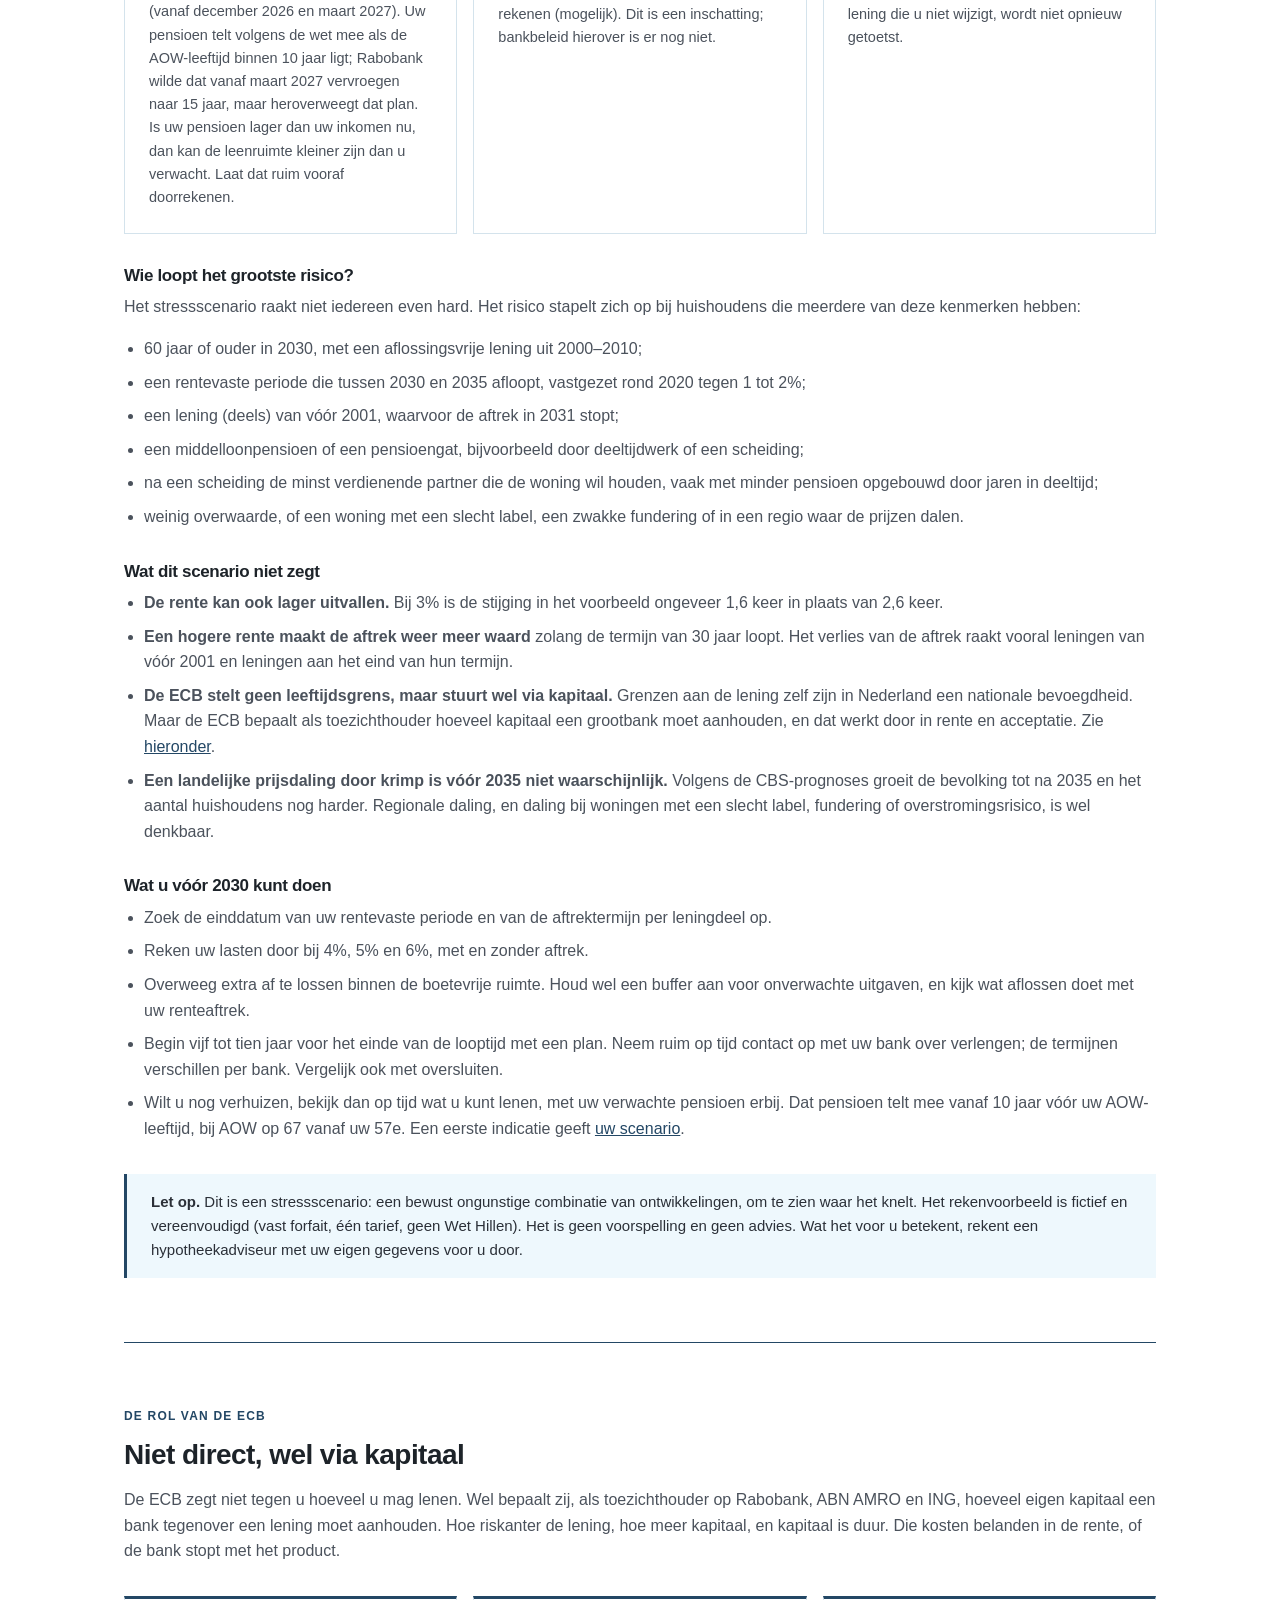
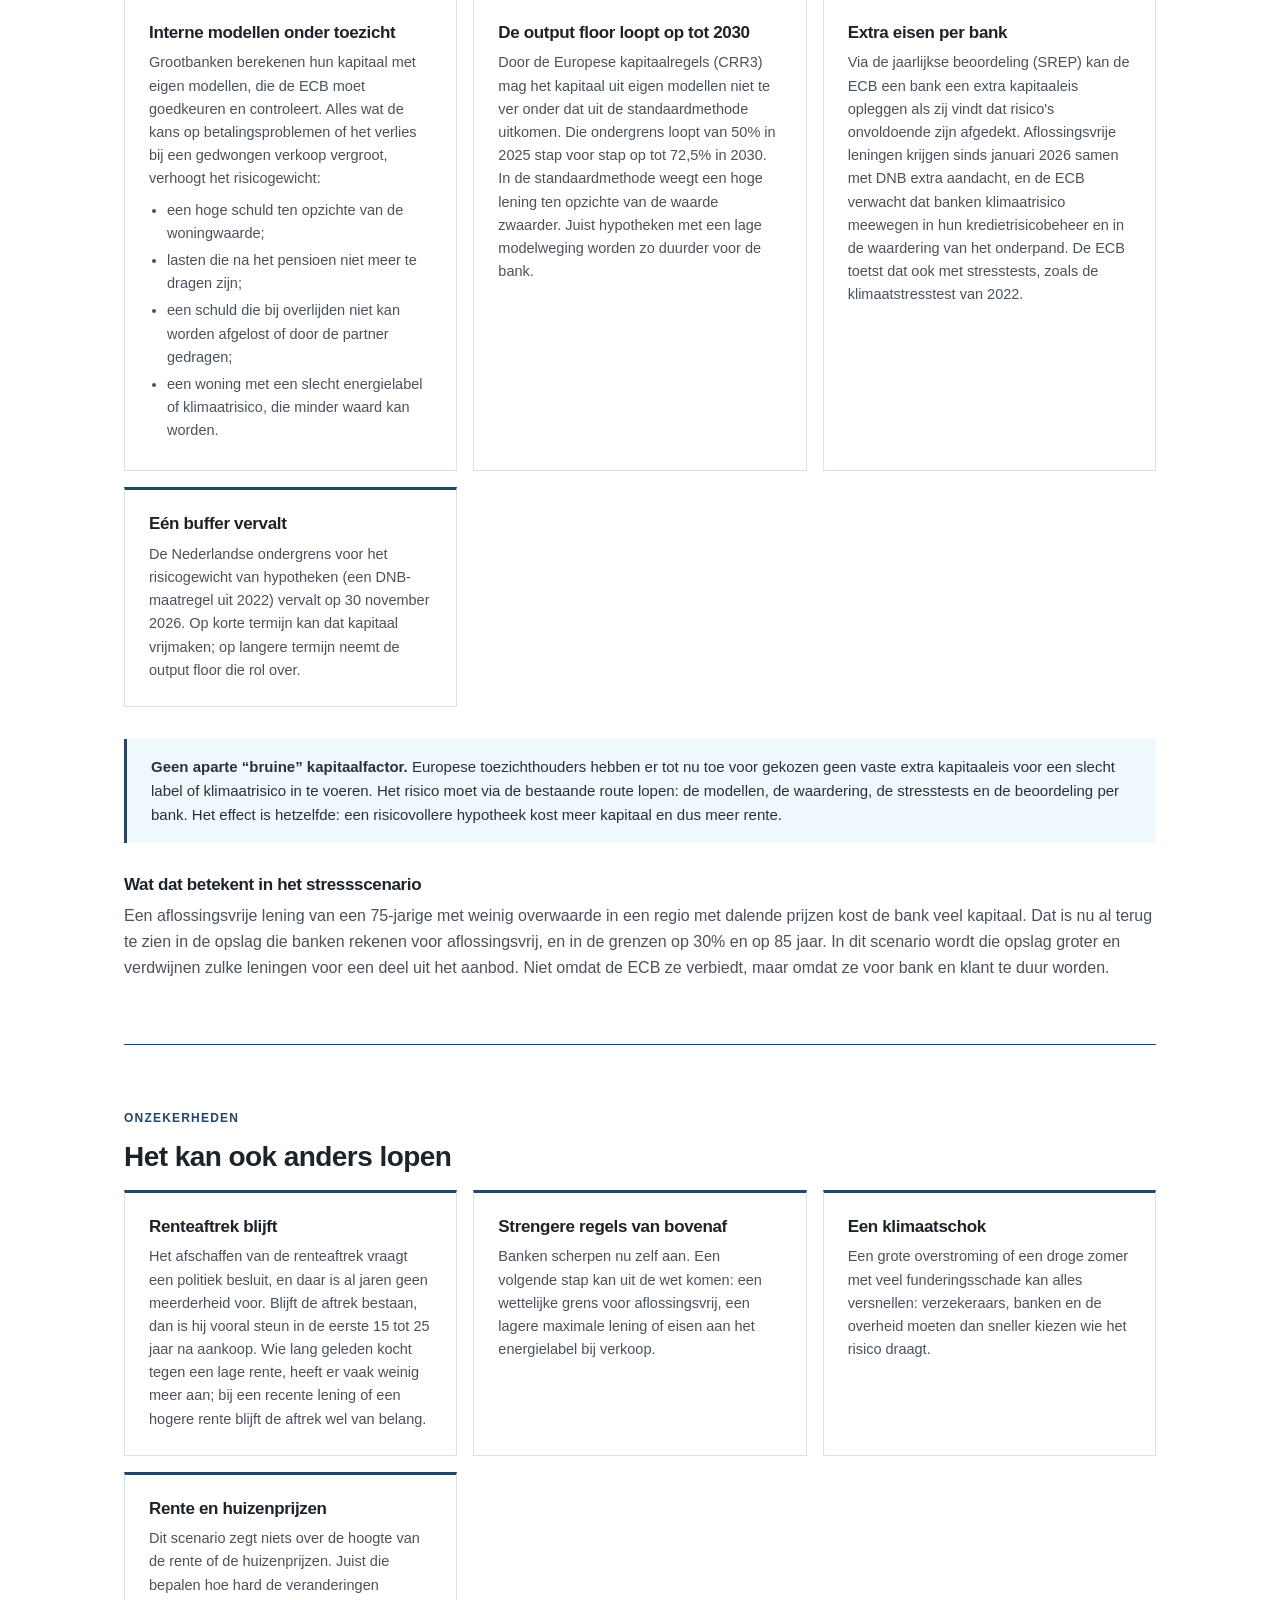
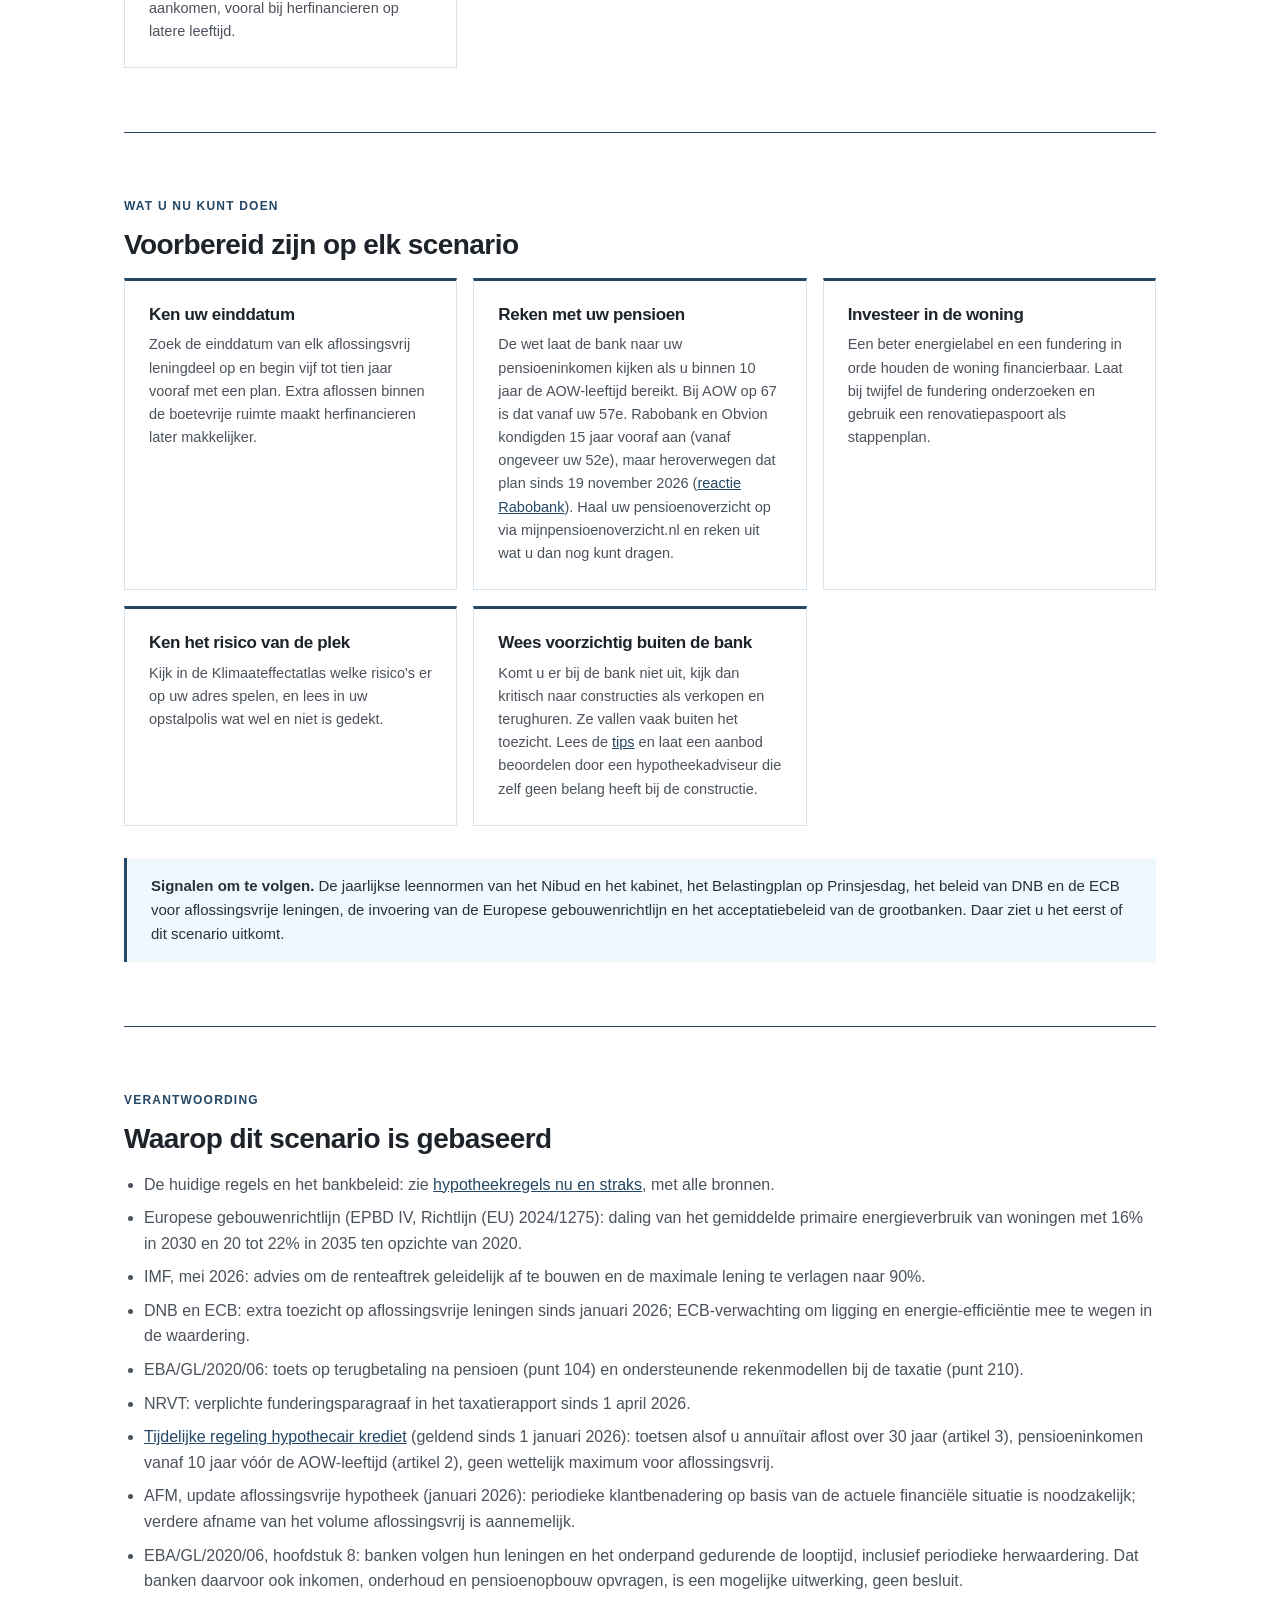
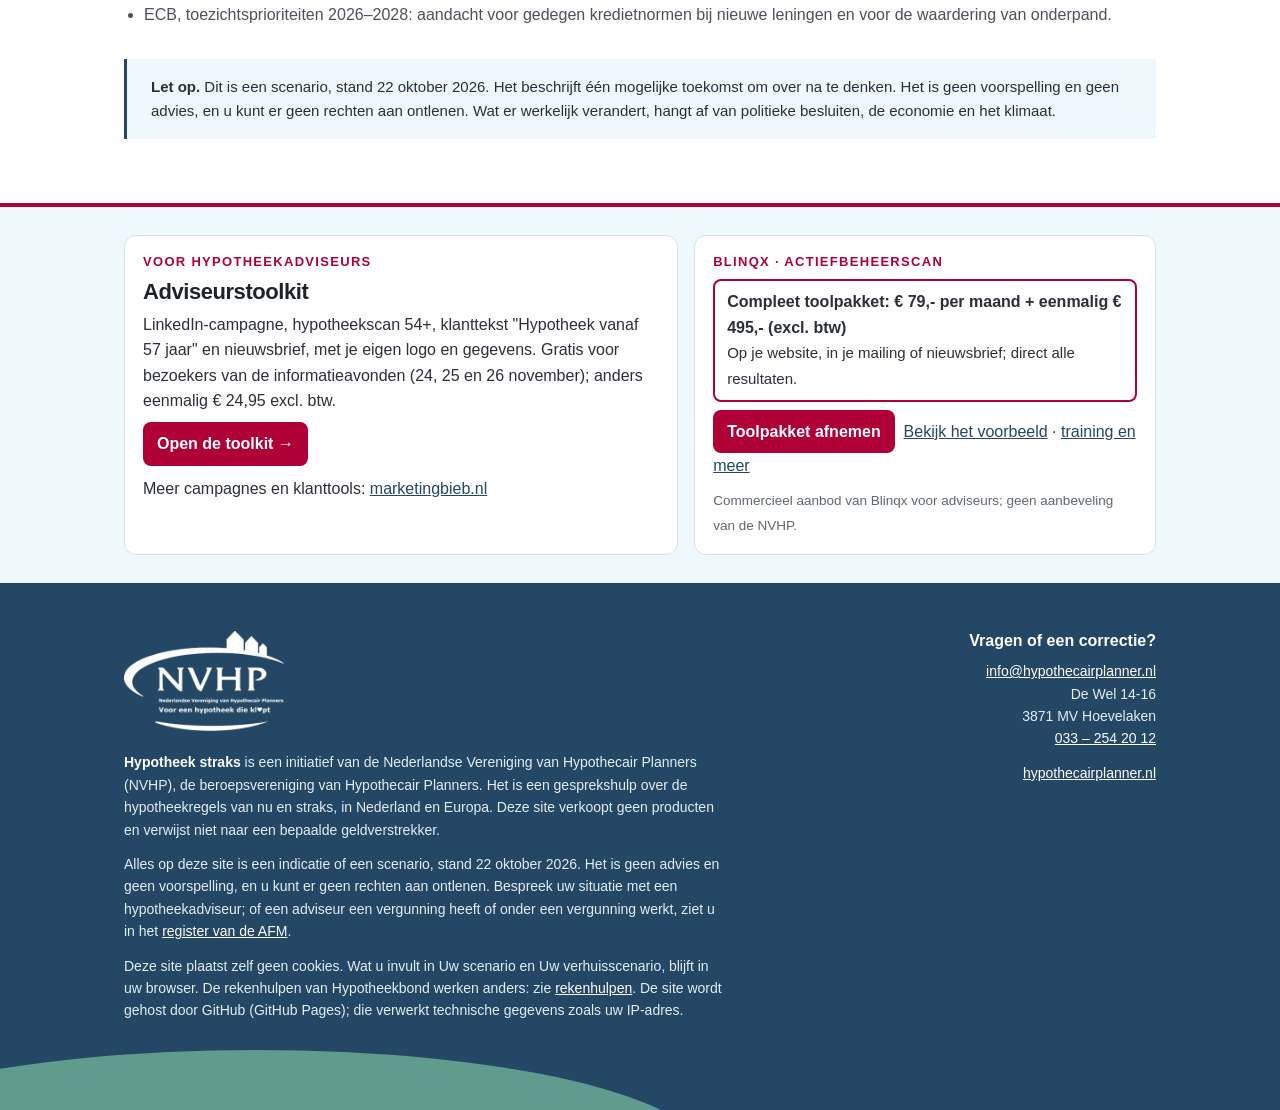
==== commit df53440f: "Leeftijd 57 en doelgroep 54–57 (plan 52 in heroverweging, link Radar); NVHP-nieuwsbrief ECB op start" ====
--- a/hypotheek-straks/index.html
+++ b/hypotheek-straks/index.html
@@ -439,7 +439,7 @@
           <tr><th scope="row">Aflossingsvrij lenen</th><td data-label="2026">Bij de grote banken sinds 2026 hoogstens 30% van de woningwaarde, meestal met een maximumbedrag</td><td data-label="2035 in dit scenario">Nieuw aflossingsvrij lenen is zeldzaam; vooral nog bij verzilveren op latere leeftijd</td><td data-label="Zekerheid"><span class="zeker w">Waarschijnlijk</span></td></tr>
           <tr><th scope="row">Aflossingsvrij en resterende looptijd</th><td data-label="2026">E&eacute;n grens voor nieuwe leningen, bij de grootbanken 30%</td><td data-label="2035 in dit scenario">Een staffel: hoe korter de resterende looptijd of hoe ouder u bent, hoe kleiner het aflossingsvrije deel mag zijn</td><td data-label="Zekerheid"><span class="zeker m">Mogelijk</span></td></tr>
           <tr><th scope="row">Oude aflossingsvrije leningen</th><td data-label="2026">Circa 45% van de hypotheekschuld is aflossingsvrij (DNB, januari 2026)</td><td data-label="2035 in dit scenario">Veel leningen van v&oacute;&oacute;r 2013 lopen in de jaren dertig af. Herfinancieren lukt niet iedereen</td><td data-label="Zekerheid"><span class="zeker w">Waarschijnlijk</span></td></tr>
-          <tr><th scope="row">Leeftijd en pensioen</th><td data-label="2026">Aangekondigd: grens op 85 jaar bij ABN AMRO (50%, vanaf december 2026) en Rabobank en Obvion (70%, vanaf maart 2027). Rabobank telt het pensioen vanaf maart 2027 al 15 jaar vooraf mee; de wet (Trhk) vraagt dat vanaf 10 jaar v&oacute;&oacute;r de AOW-leeftijd</td><td data-label="2035 in dit scenario">Een grens op 85 jaar en een vroege pensioentoets gelden bij meer banken</td><td data-label="Zekerheid"><span class="zeker m">Mogelijk</span></td></tr>
+          <tr><th scope="row">Leeftijd en pensioen</th><td data-label="2026">Aangekondigd: grens op 85 jaar bij ABN AMRO (50%, vanaf december 2026) en Rabobank en Obvion (70%, vanaf maart 2027). Rabobank kondigde aan het pensioen vanaf maart 2027 al 15 jaar vooraf mee te tellen, maar heroverweegt dat plan sinds 19 november 2026; de wet (Trhk) vraagt dat vanaf 10 jaar v&oacute;&oacute;r de AOW-leeftijd</td><td data-label="2035 in dit scenario">Een grens op 85 jaar en een vroege pensioentoets gelden bij meer banken</td><td data-label="Zekerheid"><span class="zeker m">Mogelijk</span></td></tr>
           <tr><th scope="row">Volgen tijdens de looptijd</th><td data-label="2026">De bank beoordeelt vooral bij het afsluiten. De EBA-richtsnoeren vragen al om de lening en het onderpand te blijven volgen, en de AFM vindt het bij aflossingsvrij noodzakelijk dat banken klanten periodiek benaderen over hun actuele financi&euml;le situatie</td><td data-label="2035 in dit scenario">Banken vragen periodiek uw actuele inkomen, een nieuwe taxatie, de staat van onderhoud en uw pensioenopbouw op</td><td data-label="Zekerheid"><span class="zeker m">Mogelijk</span></td></tr>
           <tr><th scope="row">Energielabel</th><td data-label="2026">Klassen G tot en met A++++, plus A0; beter label geeft extra leenruimte</td><td data-label="2035 in dit scenario">Herzien label A tot en met G, volgens de Europese richtlijn (besloten). Een slecht label kost duidelijk in waarde en rente; een goed label levert korting op</td><td data-label="Zekerheid"><span class="zeker w">Waarschijnlijk</span></td></tr>
           <tr><th scope="row">Energieverbruik woningvoorraad</th><td data-label="2026">EPBD IV ingevoerd</td><td data-label="2035 in dit scenario">Het gemiddelde energieverbruik van woningen moet volgens de Europese richtlijn in 2035 met 20 tot 22% zijn gedaald ten opzichte van 2020</td><td data-label="Zekerheid"><span class="zeker b">Besloten</span></td></tr>
@@ -526,7 +526,7 @@
         <p>Een nieuwe hypotheek valt onder de regels van dat moment. Bij de grote banken is dat nu hoogstens 30%
            aflossingsvrij (sinds 2026), en bij ABN AMRO en Rabobank en Obvion een grens op de schuld op 85 jaar (vanaf
            december 2026 en maart 2027). Uw pensioen telt volgens de wet mee als de AOW-leeftijd binnen 10 jaar ligt;
-           bij Rabobank vanaf maart 2027 al binnen 15 jaar. Is uw pensioen lager dan uw inkomen nu, dan kan de
+           Rabobank wilde dat vanaf maart 2027 vervroegen naar 15 jaar, maar heroverweegt dat plan. Is uw pensioen lager dan uw inkomen nu, dan kan de
            leenruimte kleiner zijn dan u verwacht. Laat dat ruim vooraf doorrekenen.</p>
       </div>
       <div class="card">
@@ -579,8 +579,8 @@
           en kijk wat aflossen doet met uw renteaftrek.</li>
         <li>Begin vijf tot tien jaar voor het einde van de looptijd met een plan. Neem ruim op tijd contact op met uw
           bank over verlengen; de termijnen verschillen per bank. Vergelijk ook met oversluiten.</li>
-        <li>Wilt u nog verhuizen, bekijk dan op tijd wat u kunt lenen, met uw verwachte pensioen erbij. Bij Rabobank telt
-          dat pensioen vanaf maart 2027 al mee vanaf ongeveer uw 52e. Een eerste indicatie geeft
+        <li>Wilt u nog verhuizen, bekijk dan op tijd wat u kunt lenen, met uw verwachte pensioen erbij. Dat pensioen telt mee
+          vanaf 10 jaar vóór uw AOW-leeftijd, bij AOW op 67 vanaf uw 57e. Een eerste indicatie geeft
           <a href="mijn-scenario.html">uw scenario</a>.</li>
       </ul>
     </div>
@@ -691,9 +691,9 @@
       </div>
       <div class="card">
         <h3>Reken met uw pensioen</h3>
-        <p>De wet laat de bank naar uw pensioeninkomen kijken als u binnen 10 jaar de AOW-leeftijd bereikt. Rabobank en
-           Obvion doen dat vanaf maart 2027 al 15 jaar vooraf, ongeveer vanaf uw 52e; andere banken kunnen volgen
-           (mogelijk). Haal uw pensioenoverzicht op via mijnpensioenoverzicht.nl en reken uit wat u dan nog kunt dragen.</p>
+        <p>De wet laat de bank naar uw pensioeninkomen kijken als u binnen 10 jaar de AOW-leeftijd bereikt. Bij AOW op 67 is
+           dat vanaf uw 57e. Rabobank en Obvion kondigden 15 jaar vooraf aan (vanaf ongeveer uw 52e), maar heroverwegen dat plan
+           sinds 19 november 2026 (<a href="https://radar.avrotros.nl/artikel/reactie-rabobank-63214" target="_blank" rel="noopener">reactie Rabobank</a>). Haal uw pensioenoverzicht op via mijnpensioenoverzicht.nl en reken uit wat u dan nog kunt dragen.</p>
       </div>
       <div class="card">
         <h3>Investeer in de woning</h3>
@@ -774,7 +774,7 @@
     <div class="advb-c">
       <p class="kick">Voor hypotheekadviseurs</p>
       <h2>Adviseurstoolkit</h2>
-      <p>LinkedIn-campagne, hypotheekscan 52+, klanttekst "Hypotheek vanaf 52 jaar" en nieuwsbrief, met je eigen logo en gegevens. Gratis voor bezoekers van de informatieavonden (24, 25 en 26 november); anders eenmalig € 24,95 excl. btw.</p>
+      <p>LinkedIn-campagne, hypotheekscan 54+, klanttekst "Hypotheek vanaf 57 jaar" en nieuwsbrief, met je eigen logo en gegevens. Gratis voor bezoekers van de informatieavonden (24, 25 en 26 november); anders eenmalig € 24,95 excl. btw.</p>
       <p style="margin:0"><a class="advb-btn" href="https://dennes-roes.nl/adviseurstoolkit.html">Open de toolkit →</a></p>
       <p style="margin:10px 0 0">Meer campagnes en klanttools: <a href="https://marketingbieb.nl/" target="_blank" rel="noopener">marketingbieb.nl</a></p>
     </div>
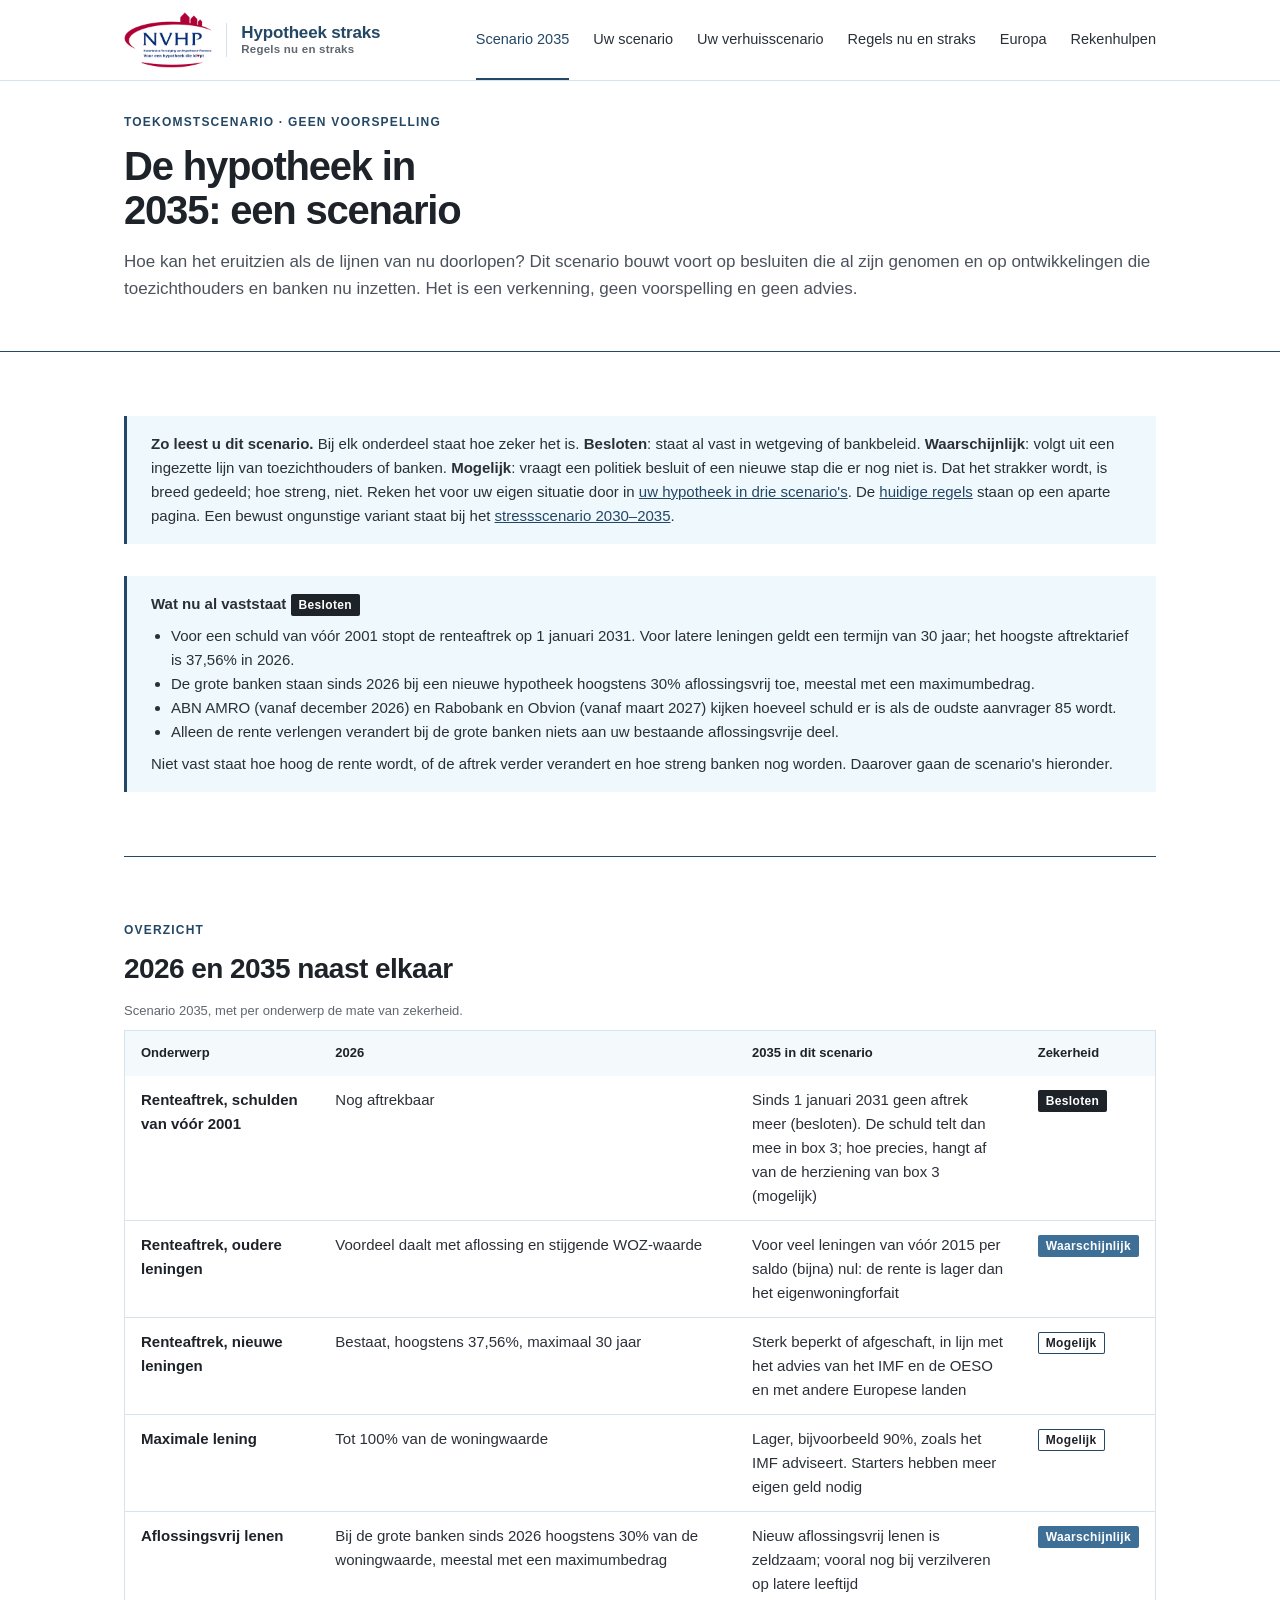
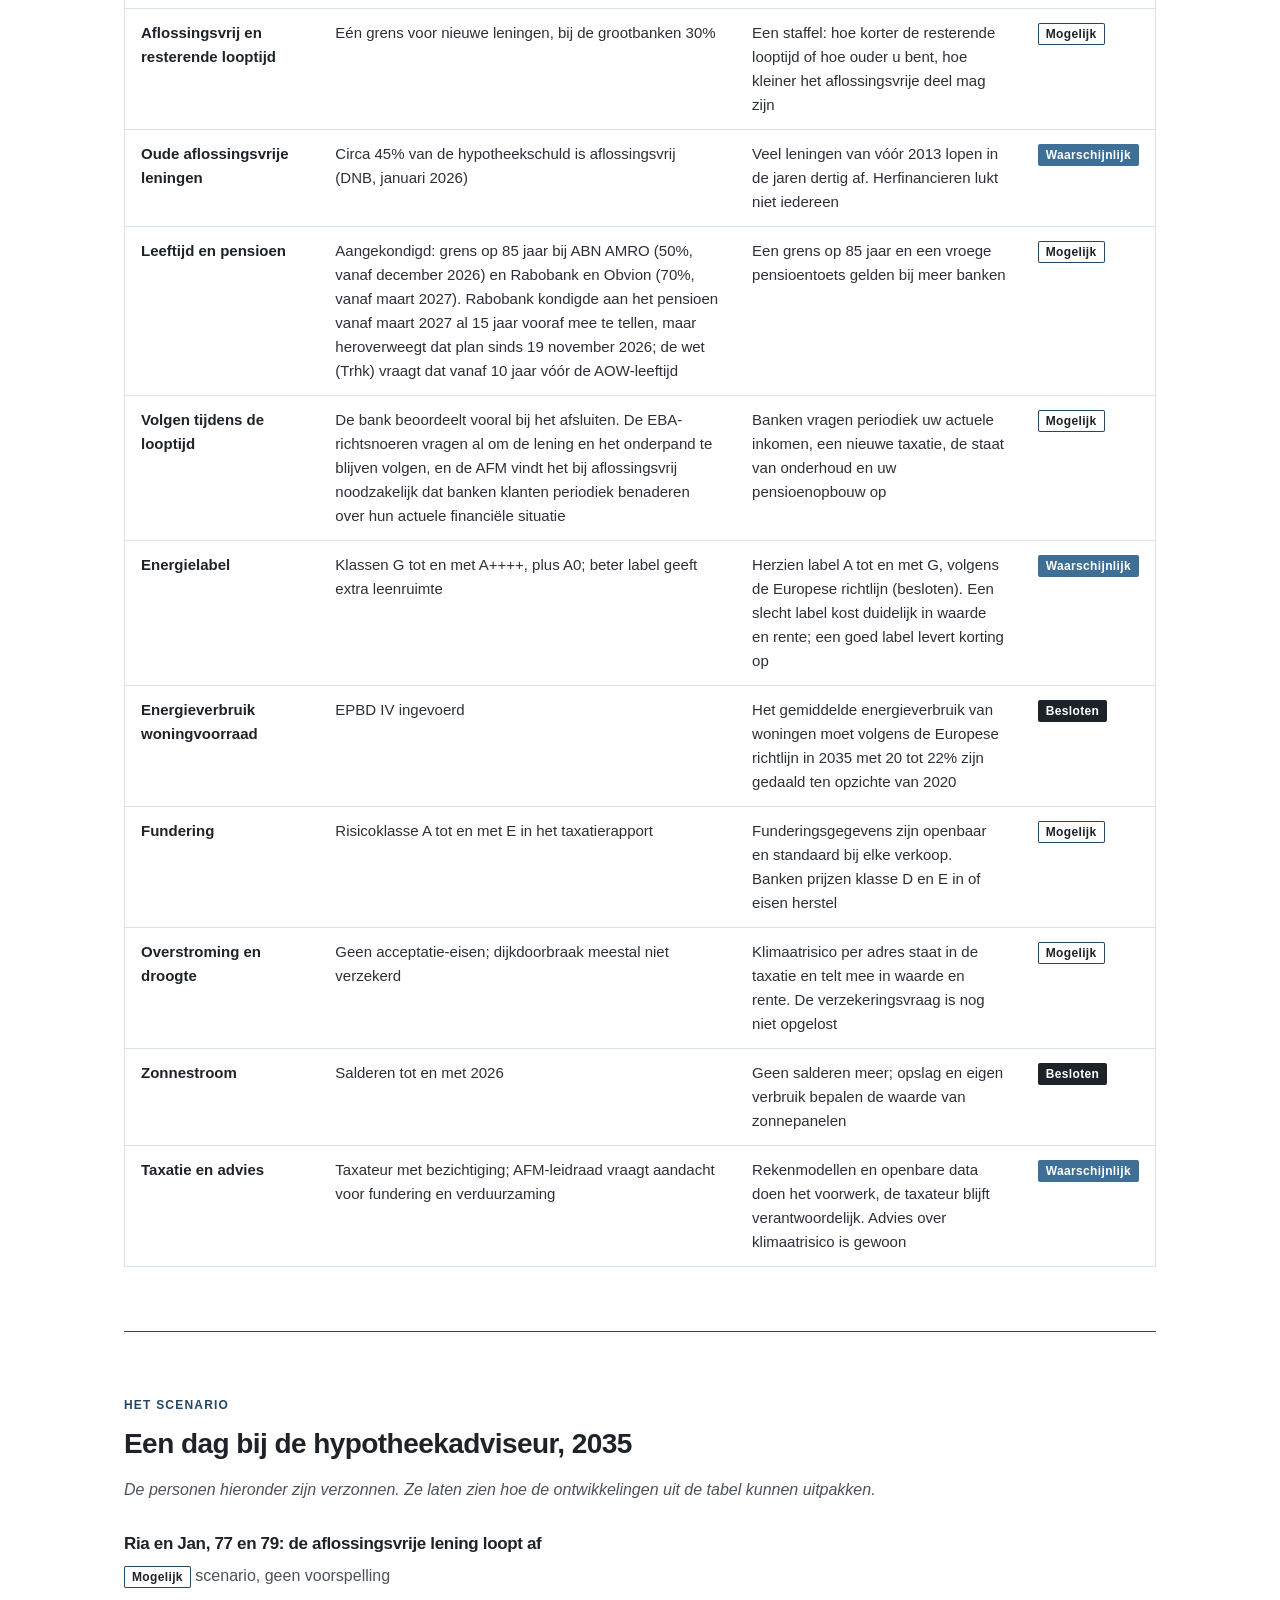
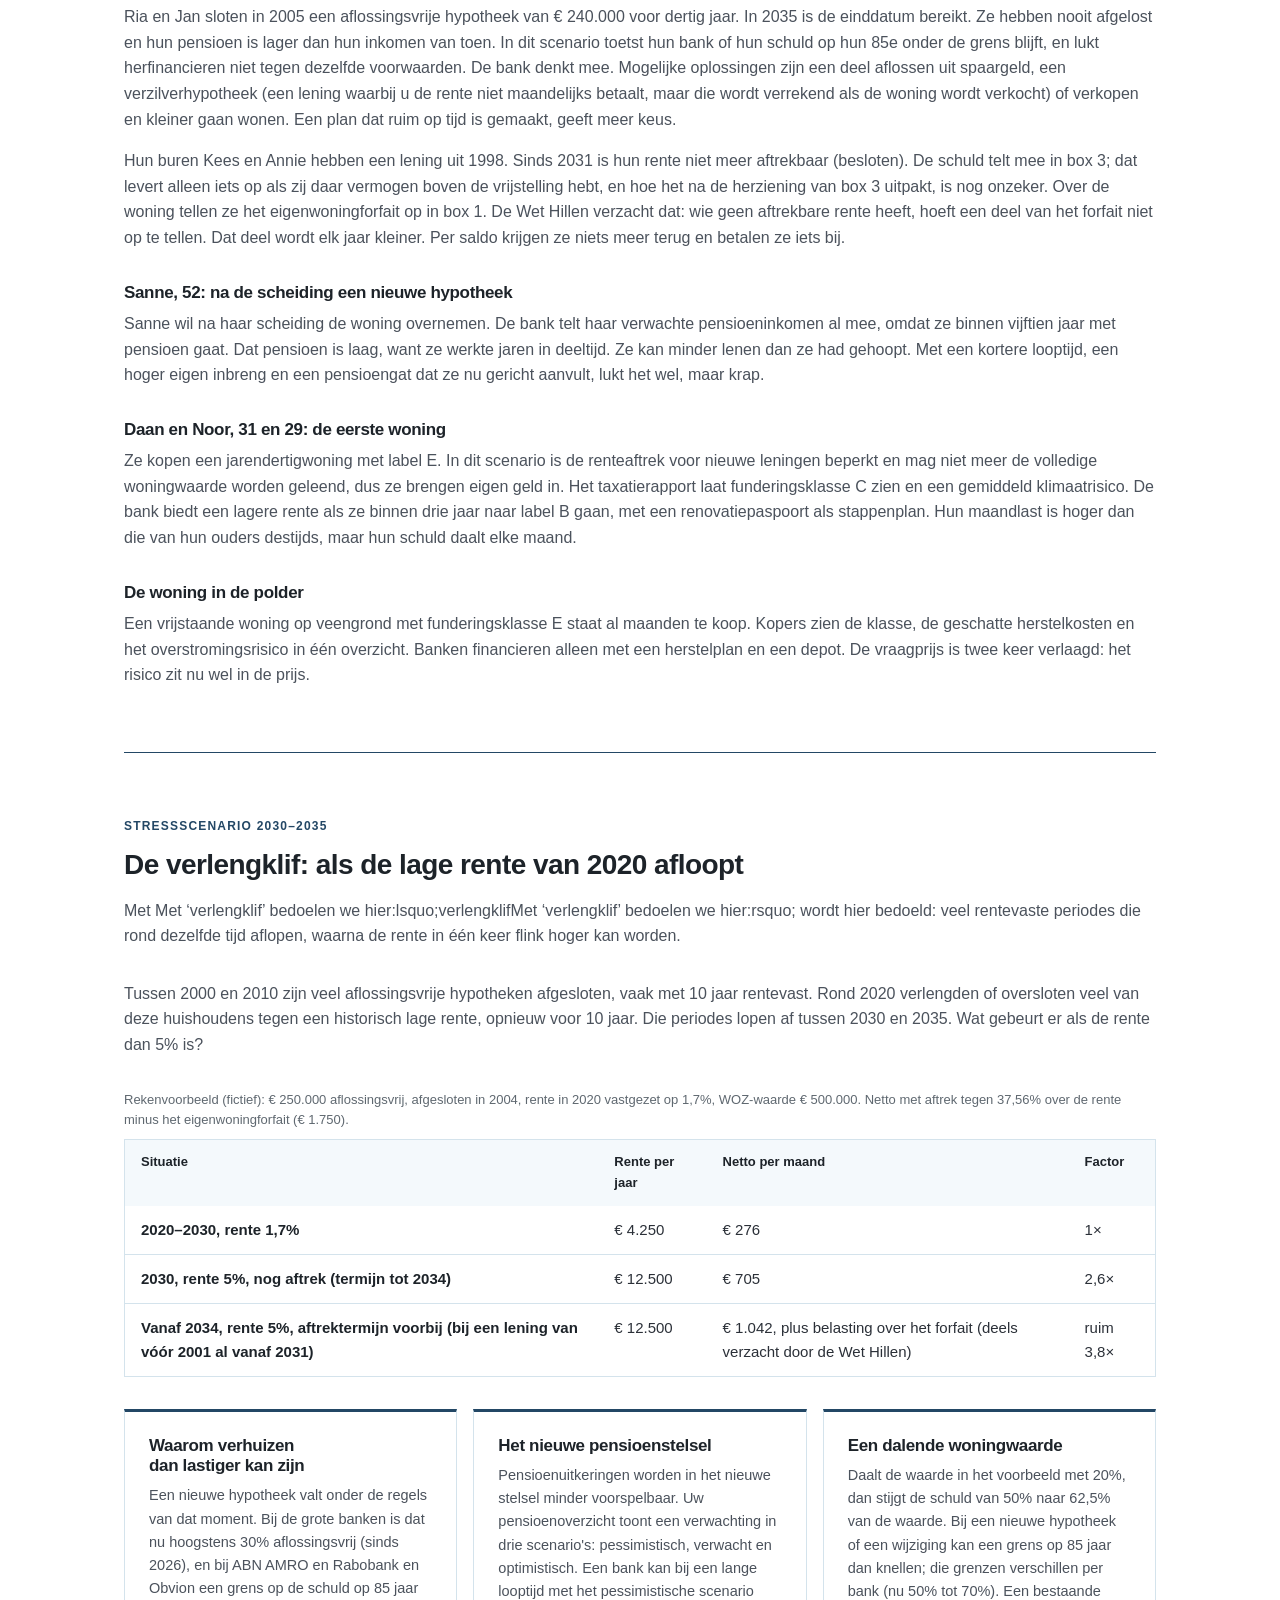
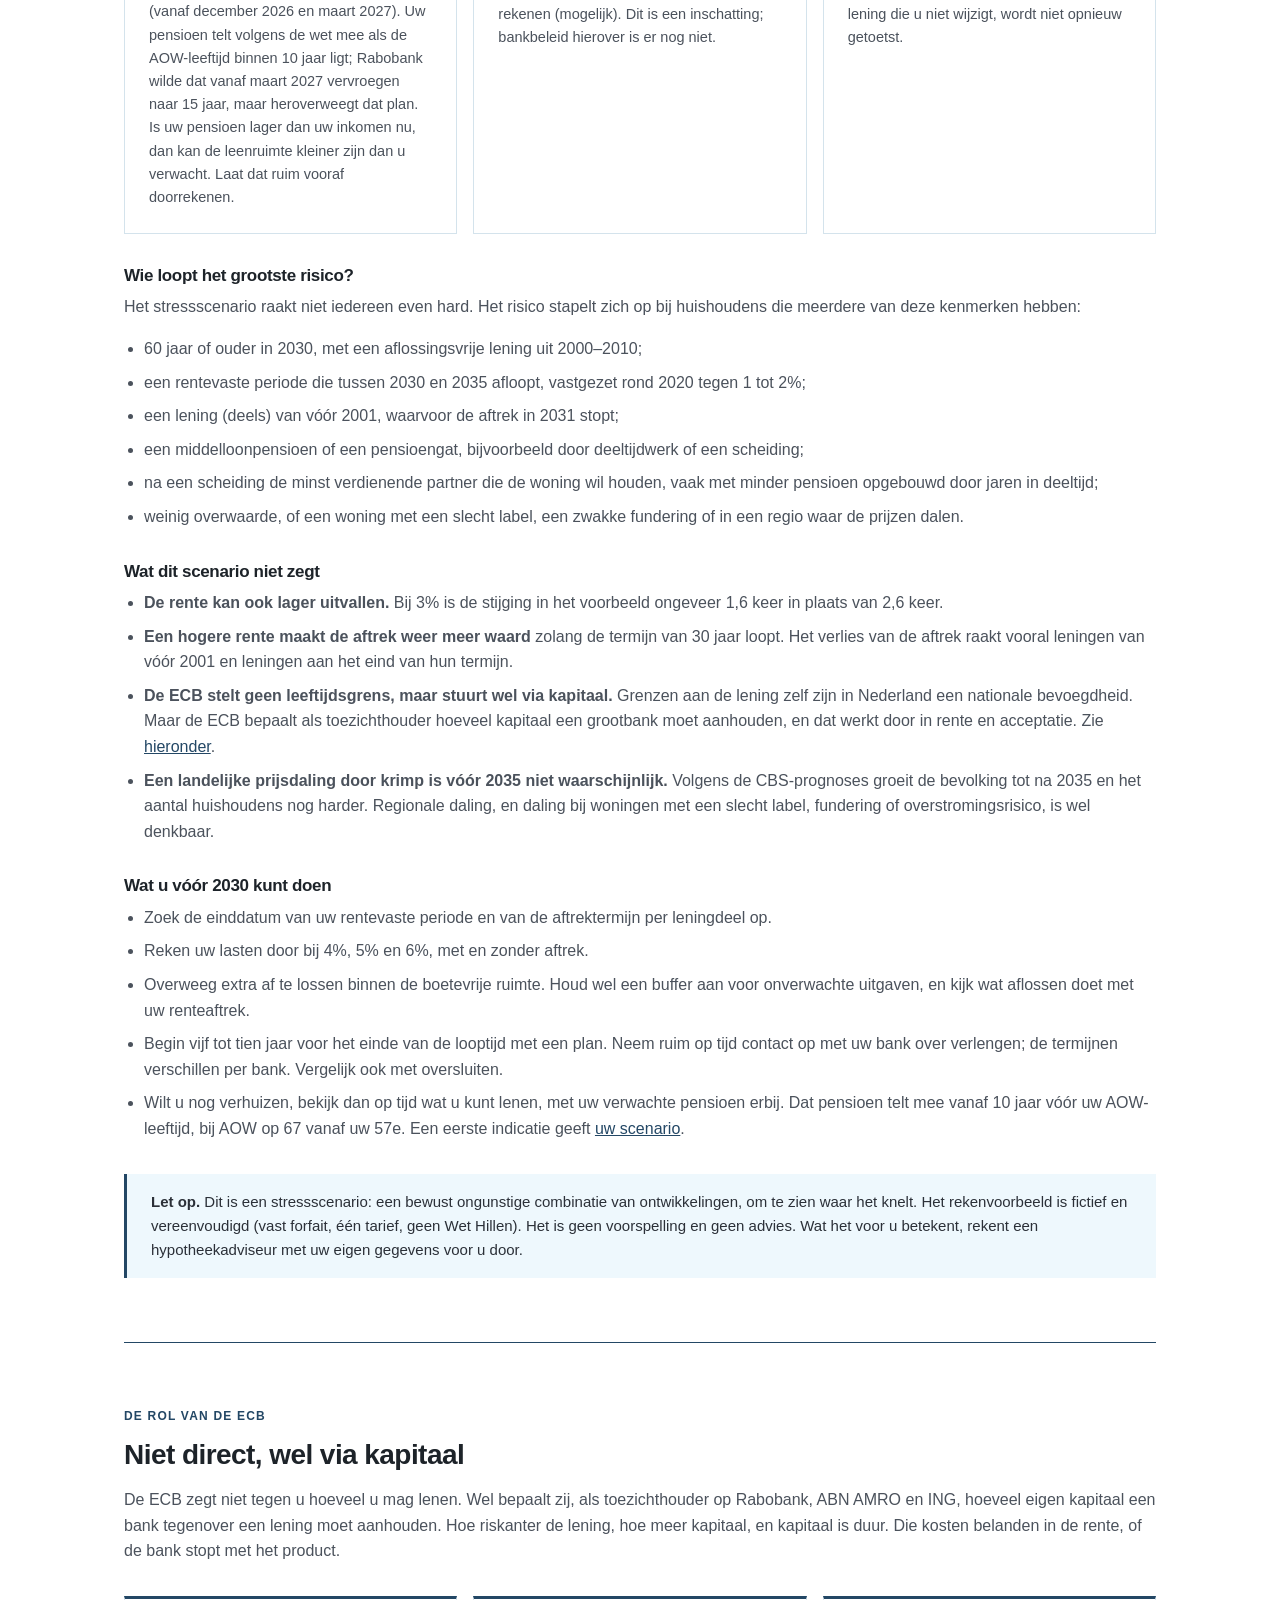
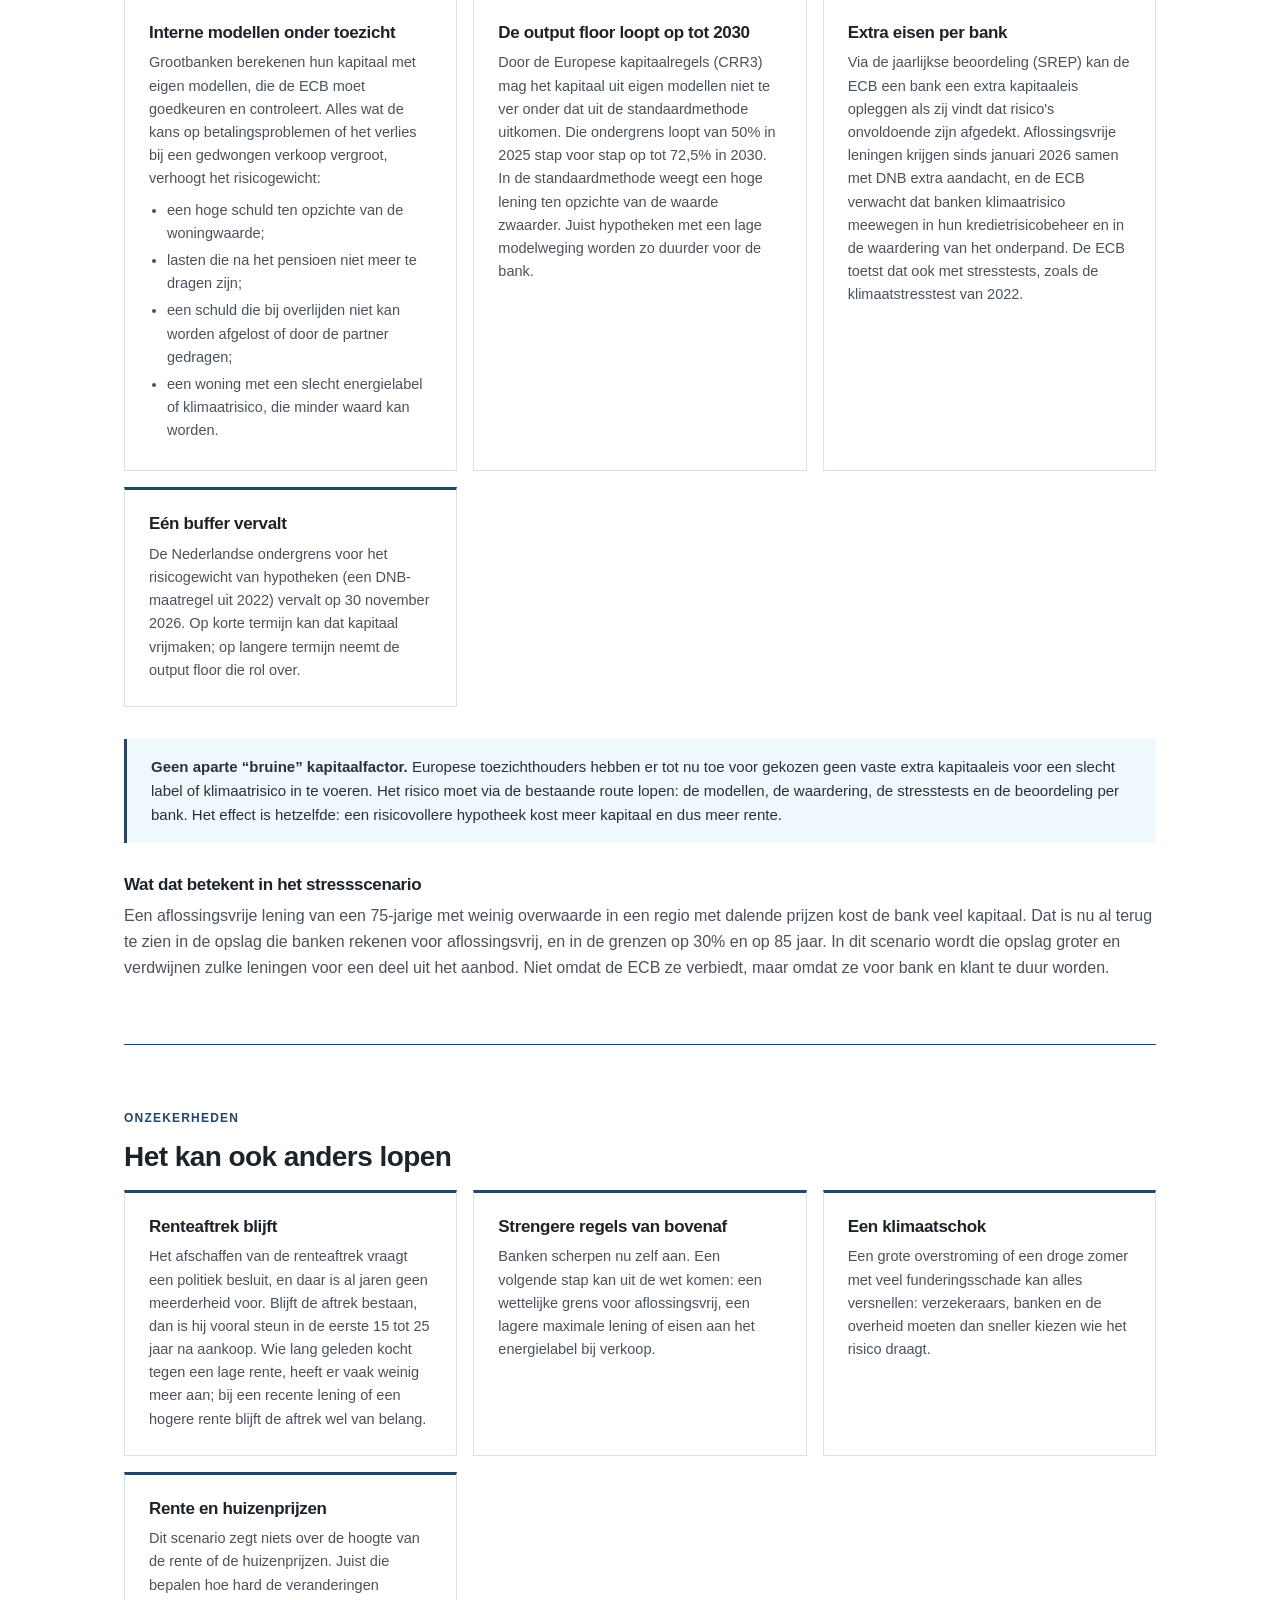
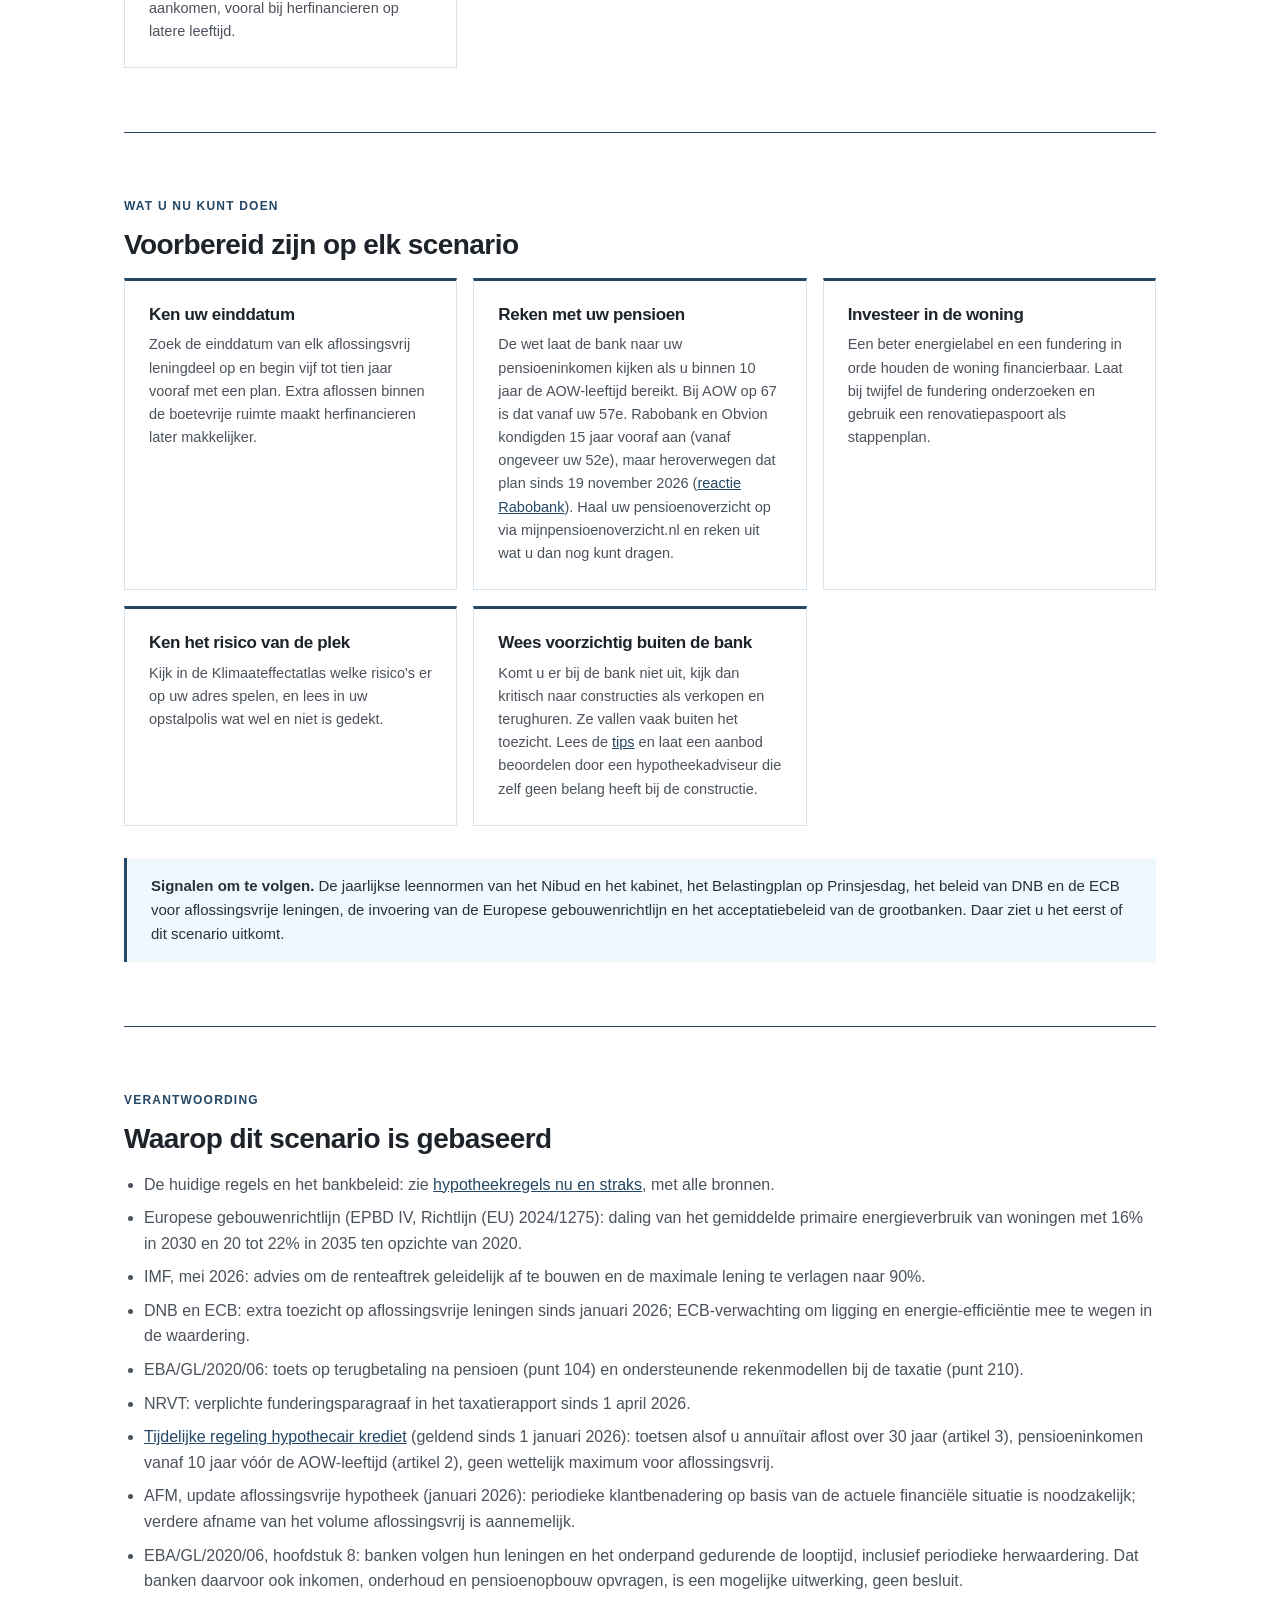
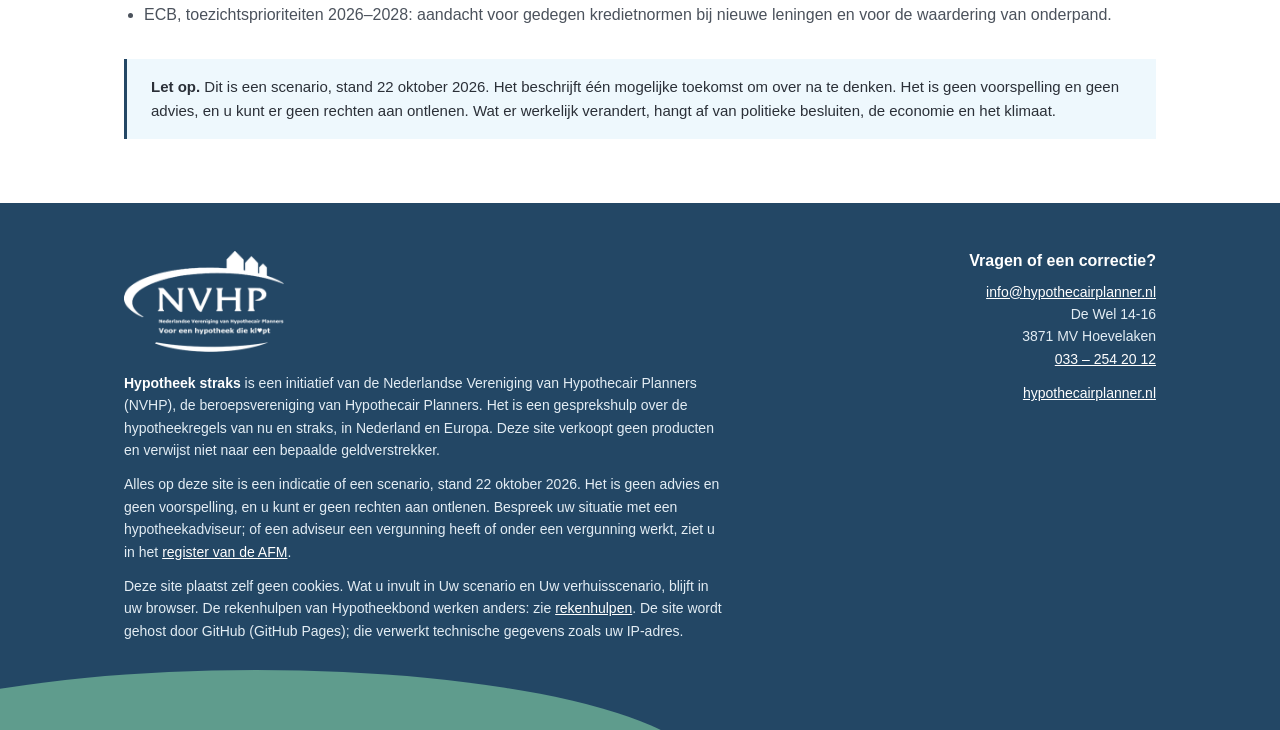
==== commit 6d639a8f: "Hypotheek straks: adviseursblok (toolkit en toolpakket) verwijderd Co-Authored-By: Claude Opus 5.5 <" ====
--- a/hypotheek-straks/index.html
+++ b/hypotheek-straks/index.html
@@ -757,35 +757,6 @@
   </div>
 </section>
 
-<style>
-.advb{background:var(--tint,#eef8fd);border-top:4px solid var(--rood,#b00038);padding:28px 0}
-.advb-in{display:grid;grid-template-columns:1.2fr 1fr;gap:16px;align-items:stretch}
-.advb-c{background:#fff;border:1px solid var(--line,#d4e3ec);border-radius:12px;padding:16px 18px}
-.advb .kick{font-size:13px;font-weight:800;letter-spacing:.1em;text-transform:uppercase;color:var(--rood,#b00038);margin:0 0 6px}
-.advb h2{font-size:22px;margin:0 0 6px}
-.advb p{margin:0 0 8px}
-.advb-btn{display:inline-block;background:var(--rood,#b00038);color:#fff!important;text-decoration:none;font-weight:700;padding:9px 14px;border-radius:8px}
-.advb-price{border:2px solid var(--rood,#b00038);border-radius:8px;padding:8px 12px;margin:6px 0}
-.advb small{color:var(--muted,#5f6870);font-size:13.5px}
-@media (max-width:720px){.advb-in{grid-template-columns:1fr}}
-</style>
-<section class="advb" id="voor-adviseurs">
-  <div class="wrap advb-in">
-    <div class="advb-c">
-      <p class="kick">Voor hypotheekadviseurs</p>
-      <h2>Adviseurstoolkit</h2>
-      <p>LinkedIn-campagne, hypotheekscan 54+, klanttekst "Hypotheek vanaf 57 jaar" en nieuwsbrief, met je eigen logo en gegevens. Gratis voor bezoekers van de informatieavonden (24, 25 en 26 november); anders eenmalig € 24,95 excl. btw.</p>
-      <p style="margin:0"><a class="advb-btn" href="https://dennes-roes.nl/adviseurstoolkit.html">Open de toolkit →</a></p>
-      <p style="margin:10px 0 0">Meer campagnes en klanttools: <a href="https://marketingbieb.nl/" target="_blank" rel="noopener">marketingbieb.nl</a></p>
-    </div>
-    <div class="advb-c">
-      <p class="kick">Blinqx · Actiefbeheerscan</p>
-      <div class="advb-price"><b>Compleet toolpakket: € 79,- per maand + eenmalig € 495,- (excl. btw)</b><br><span style="font-size:15px">Op je website, in je mailing of nieuwsbrief; direct alle resultaten.</span></div>
-      <p style="margin:8px 0"><a class="advb-btn" href="mailto:jeroen.oversteegen@blinqx.tech?subject=Actiefbeheerscan-toolpakket%20afnemen" target="_blank" rel="noopener">Toolpakket afnemen</a> &nbsp;<a href="https://formulier.actiefbeheerscan.nl/s/wD106O1z7GoYW1zn" target="_blank" rel="noopener">Bekijk het voorbeeld</a> · <a href="rekenhulpen.html#voor-adviseurs">training en meer</a></p>
-      <small>Commercieel aanbod van Blinqx voor adviseurs; geen aanbeveling van de NVHP.</small>
-    </div>
-  </div>
-</section>
 </main>
 
 <footer class="site-voet">
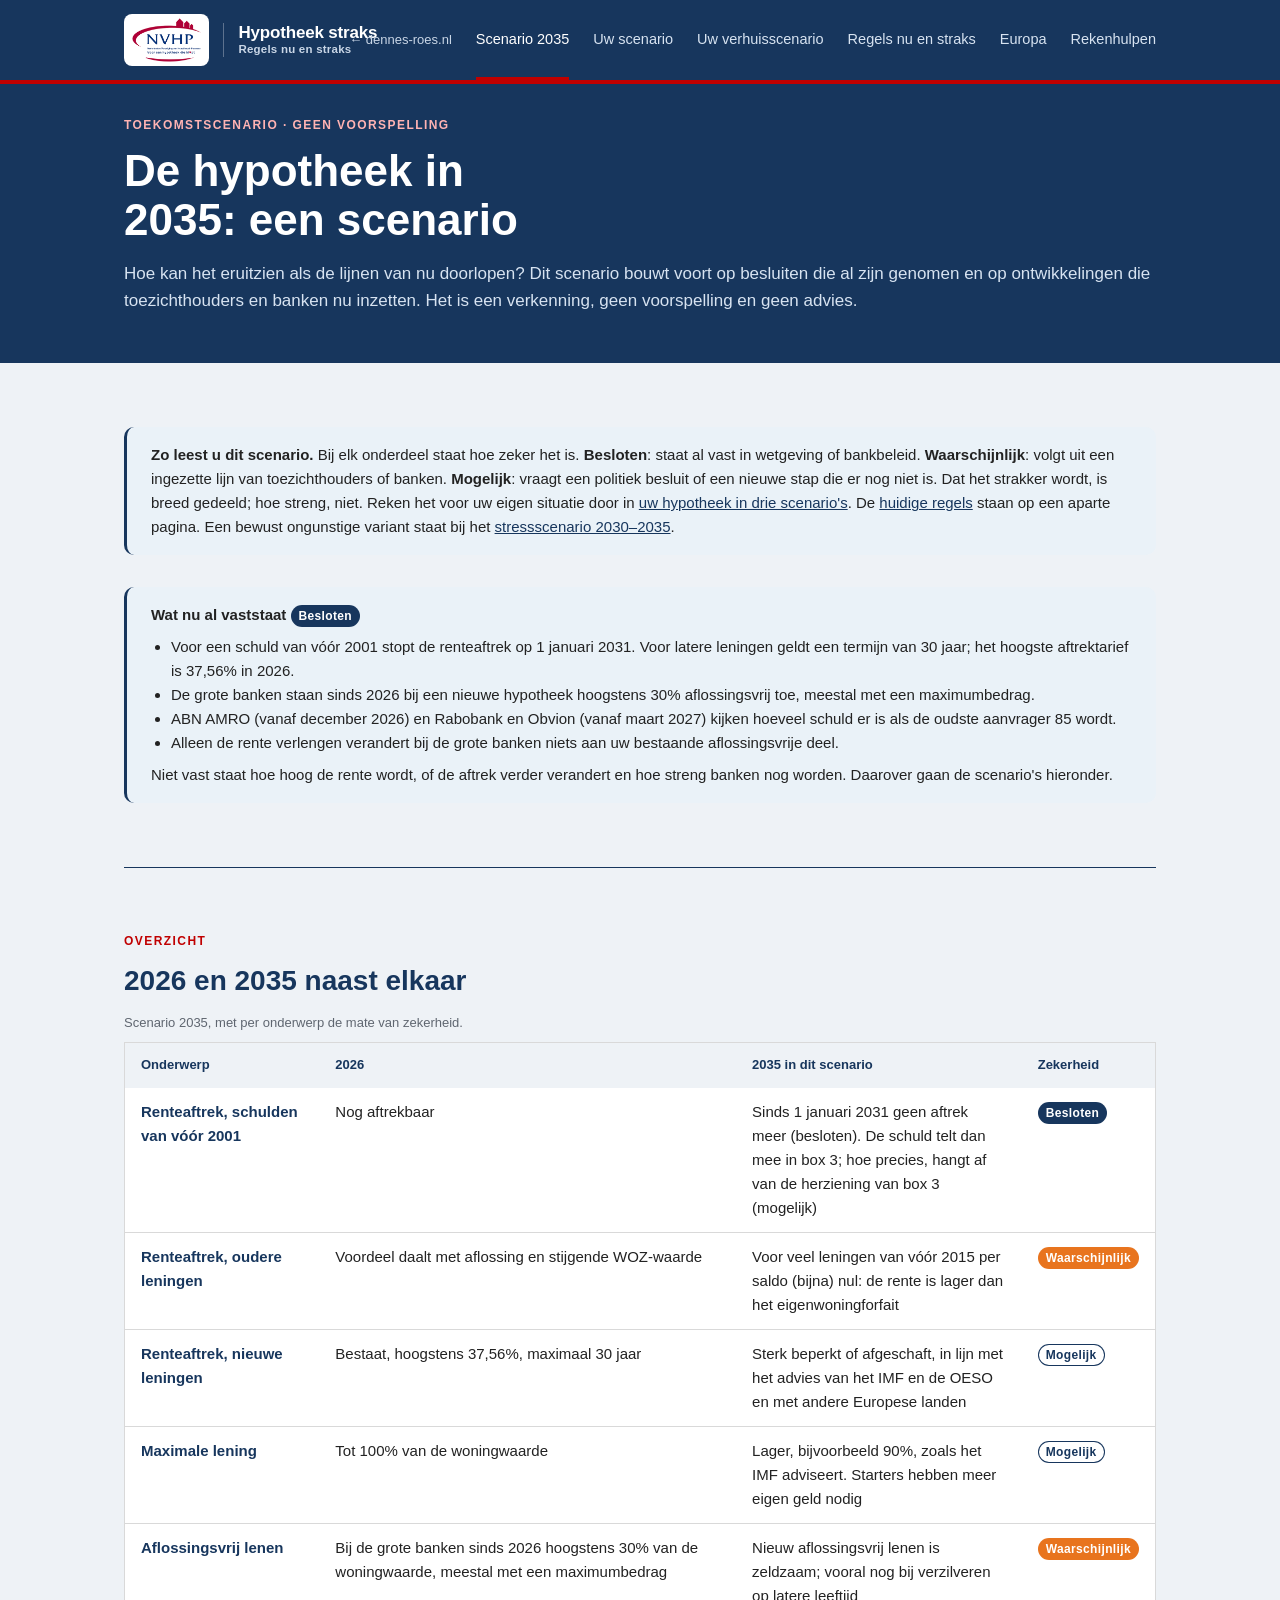
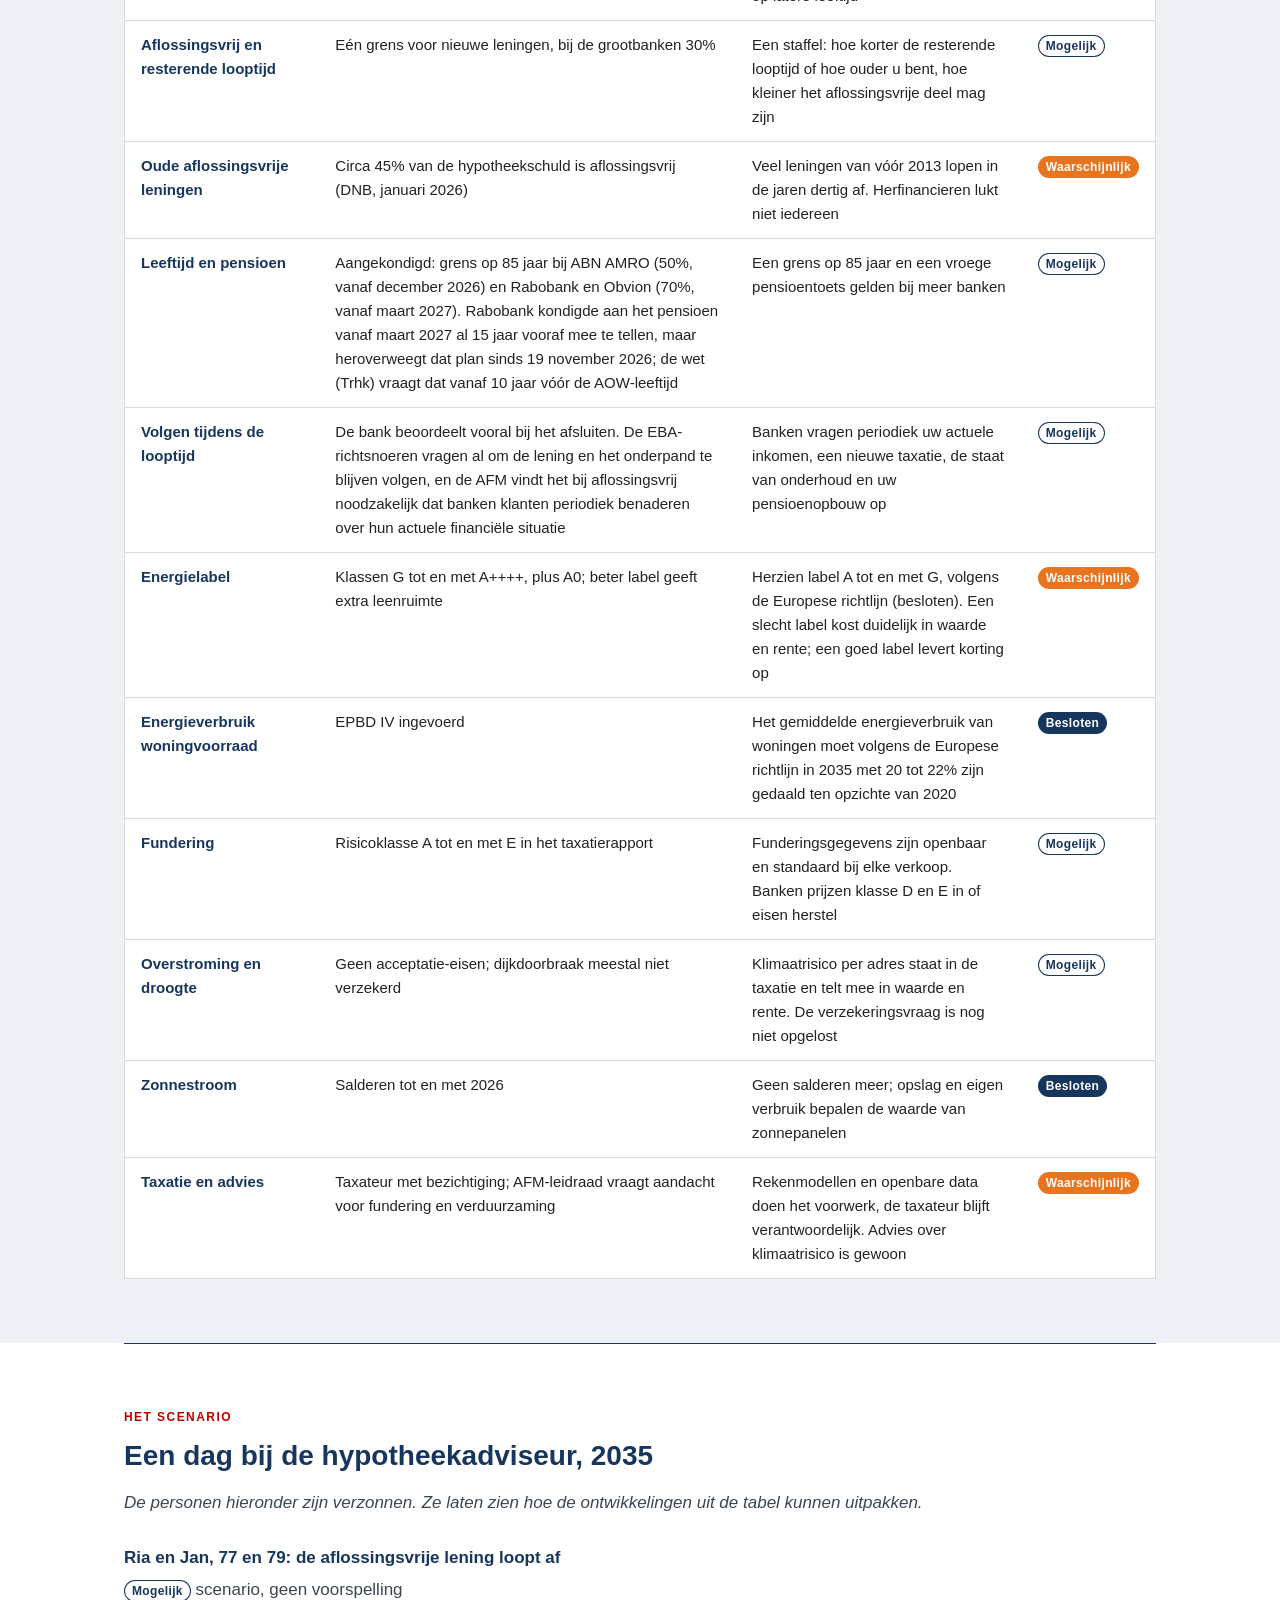
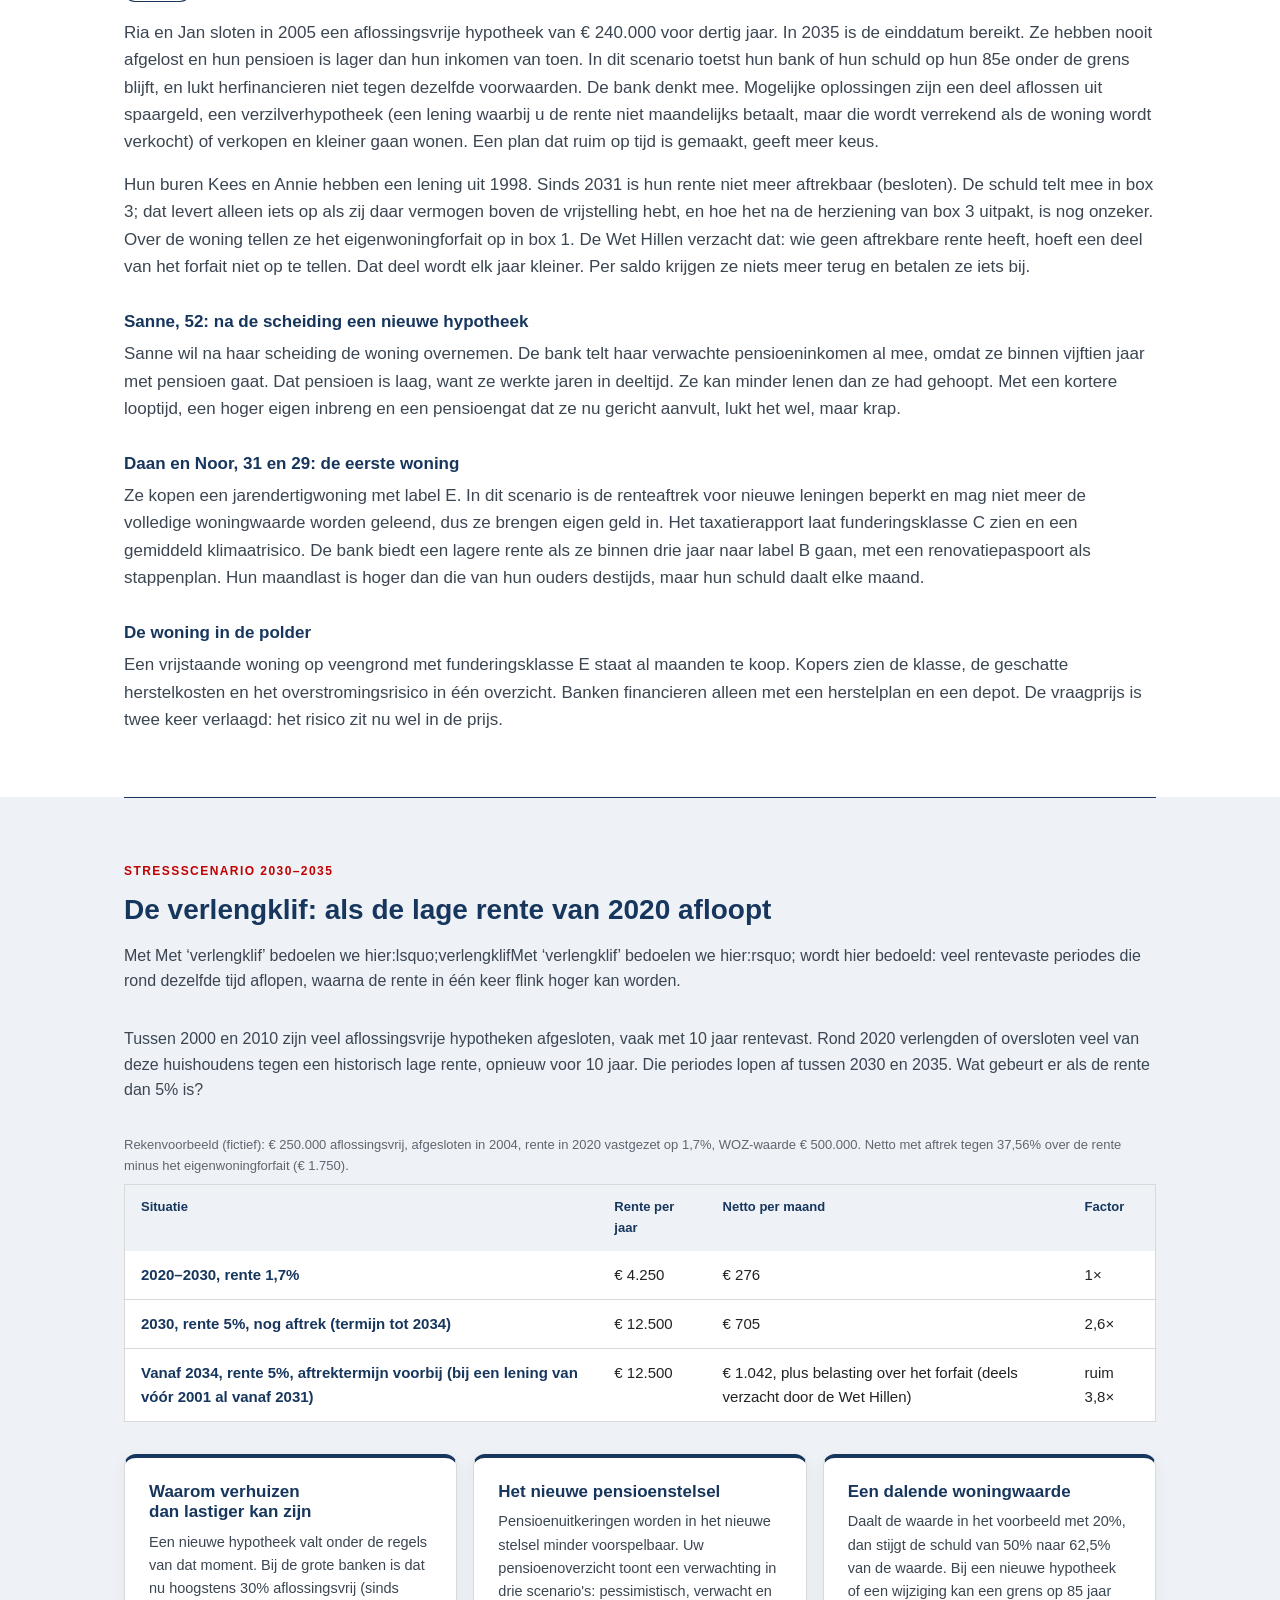
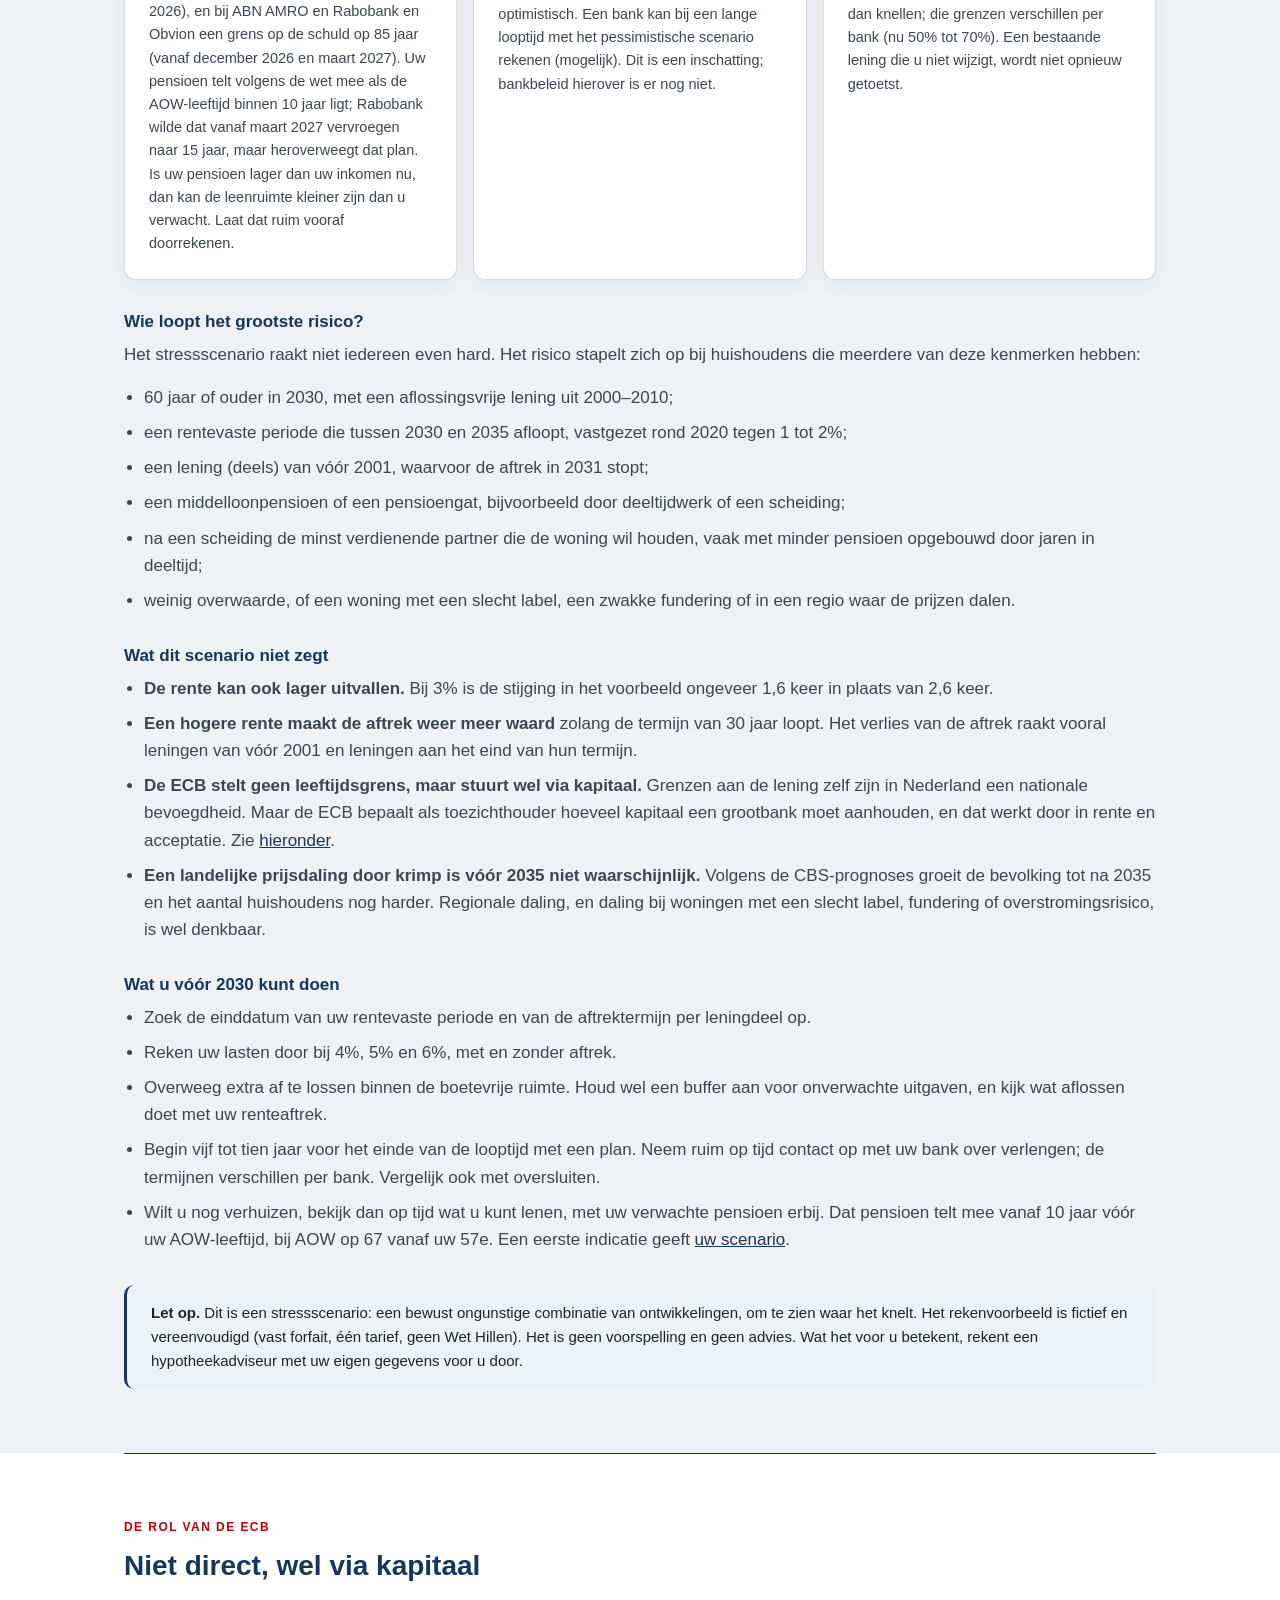
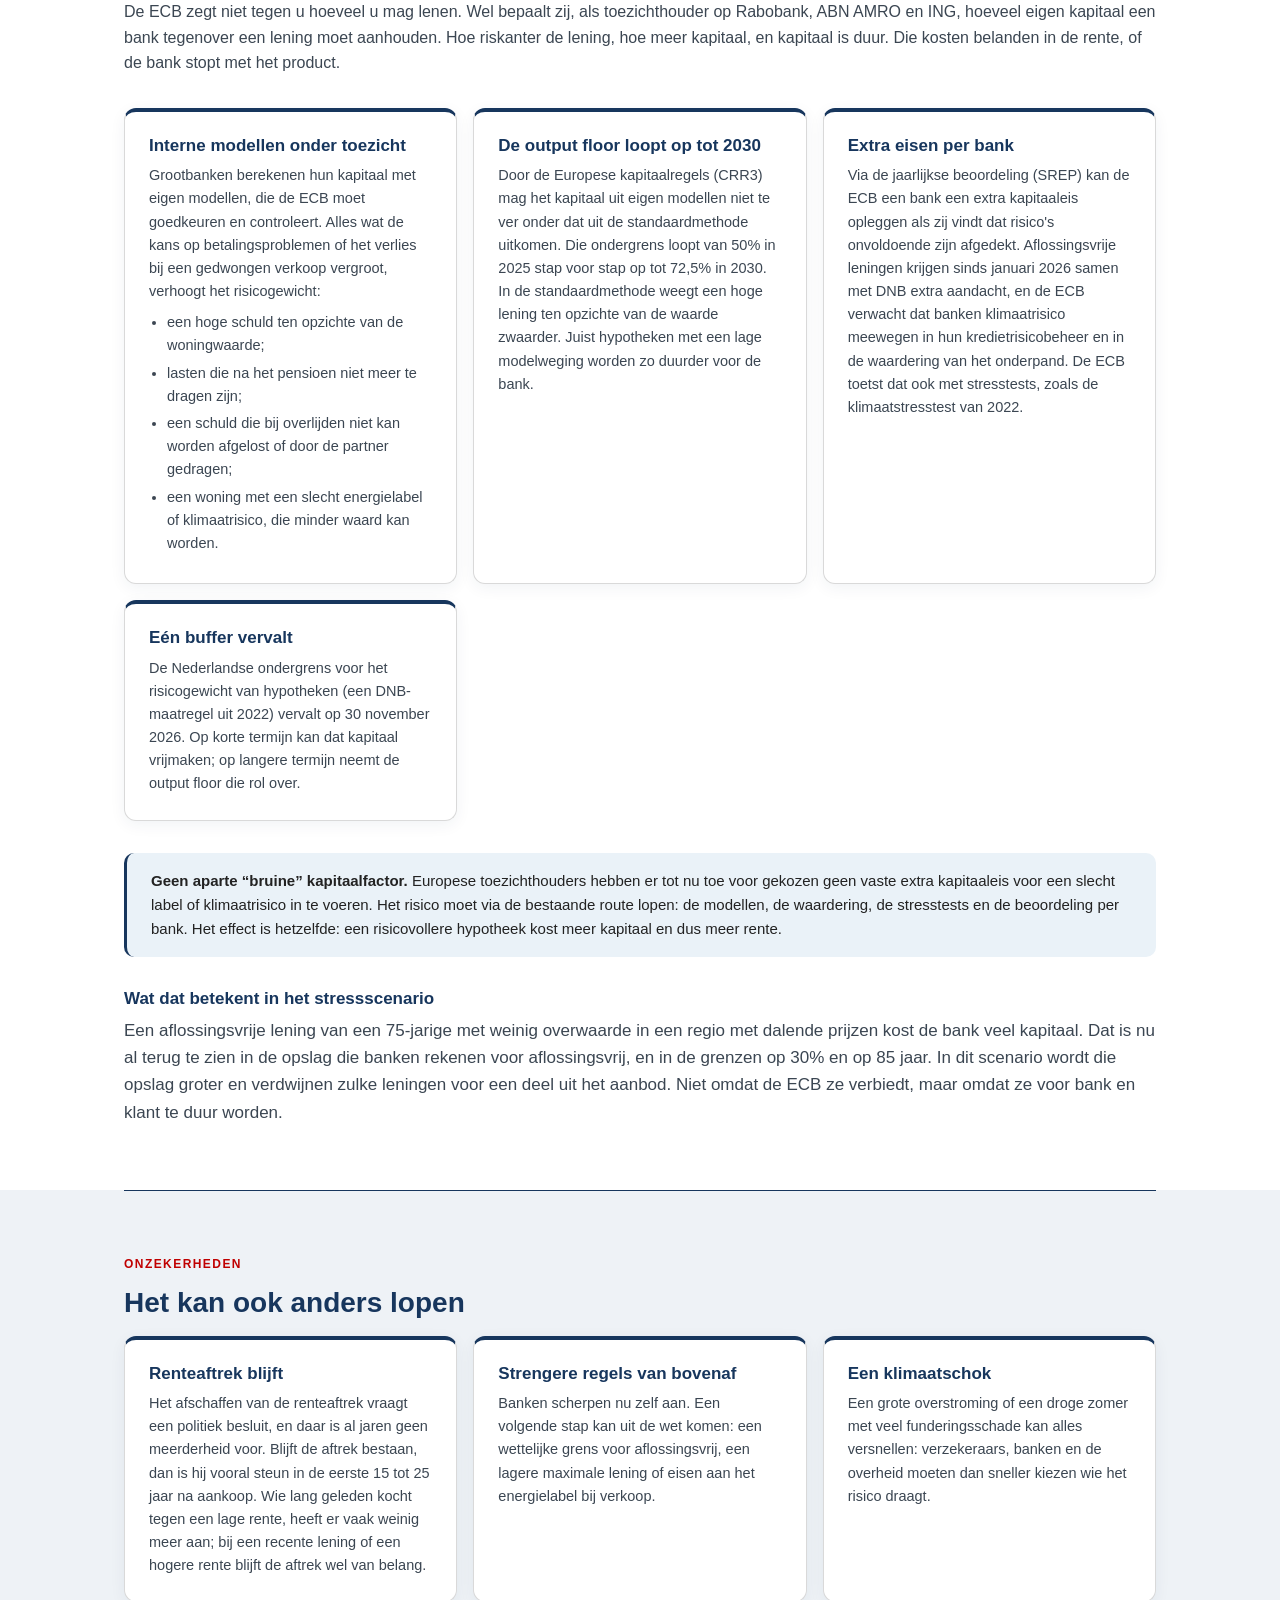
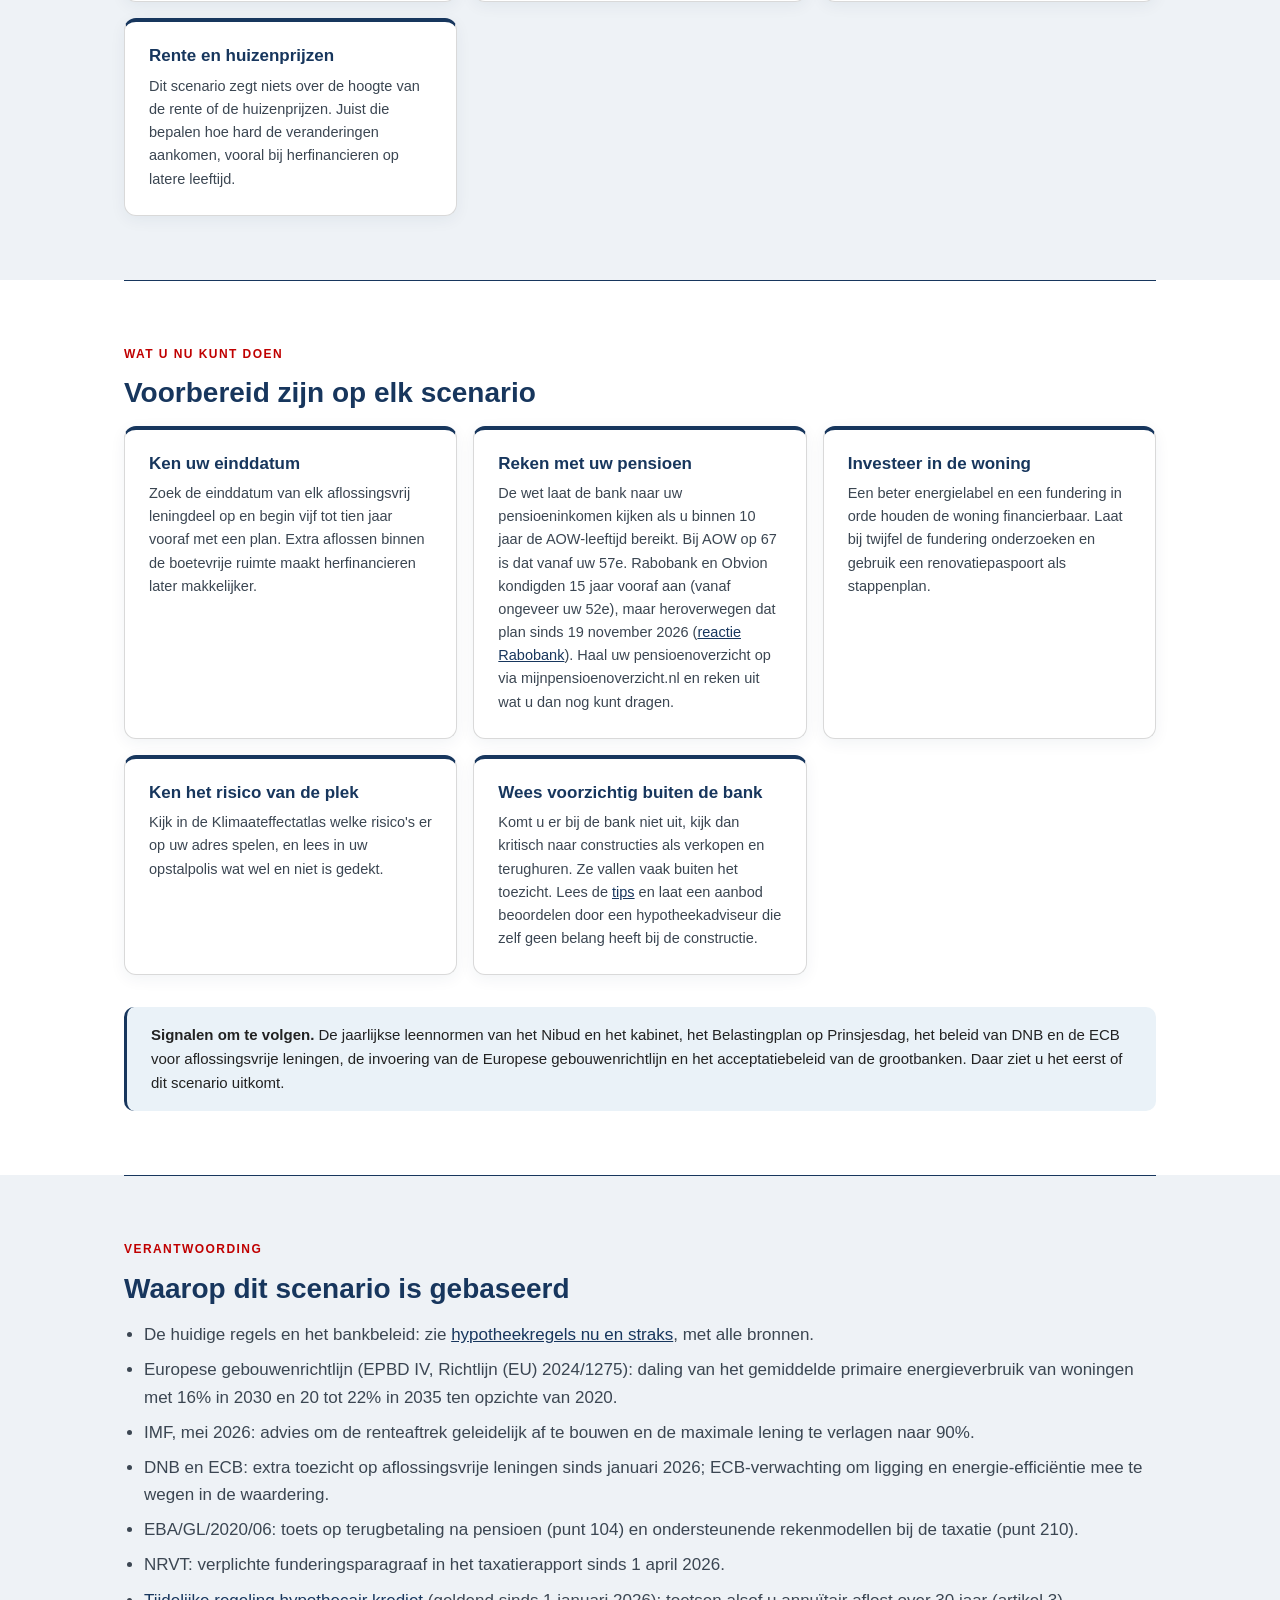
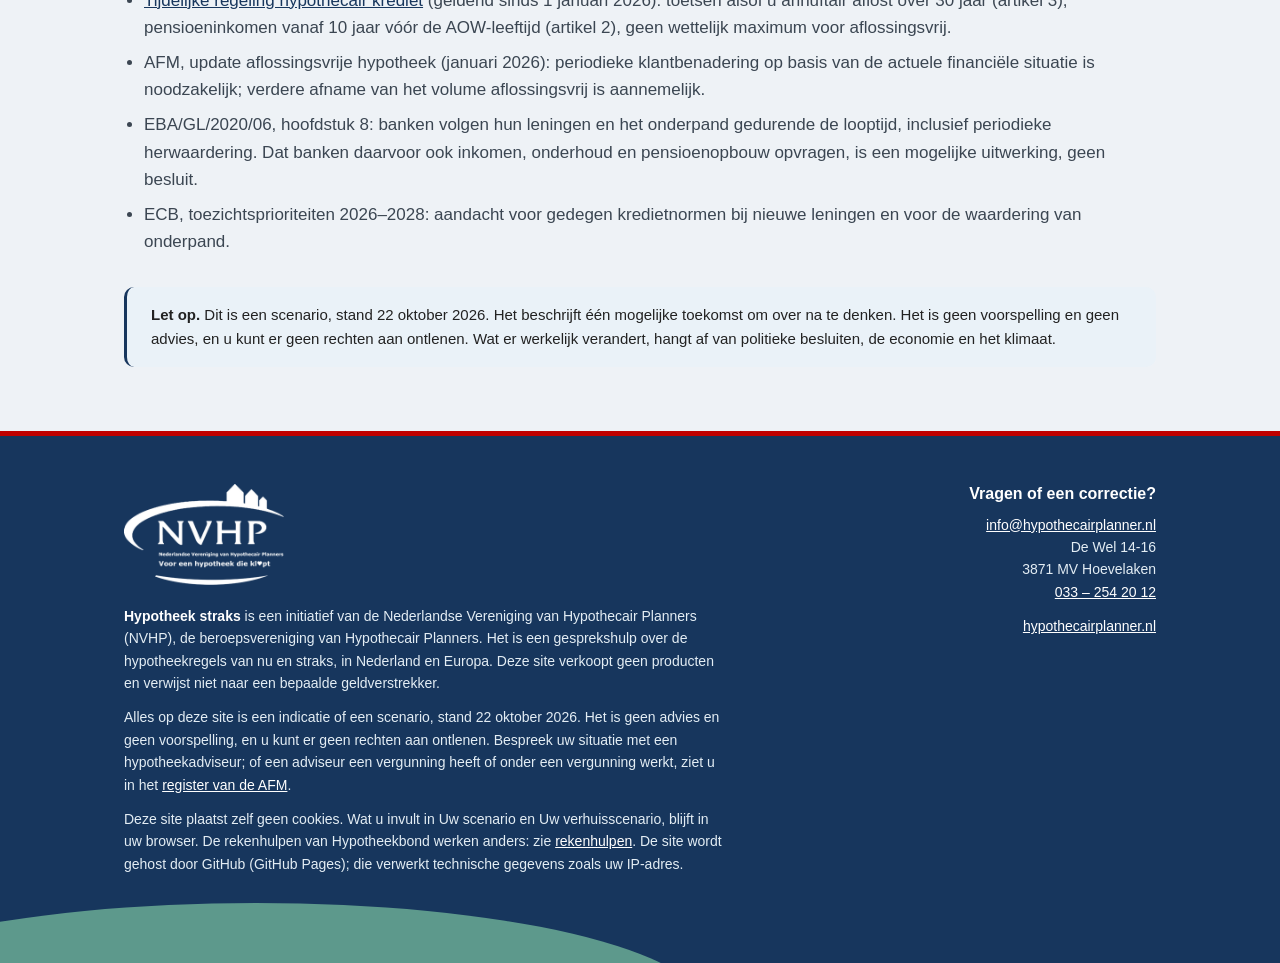
==== commit 351ffc98: "Hypotheek straks in design dennes-roes.nl (navy/rood, Calibri); adviseursblok rekenhulpen verwijderd" ====
--- a/hypotheek-straks/index.html
+++ b/hypotheek-straks/index.html
@@ -372,12 +372,15 @@
  ]
 }
 </script>
+<link rel="stylesheet" href="dennes-design.css">
+<meta name="color-scheme" content="only light">
 </head>
 <body>
 <a class="skip" href="#main">Naar de hoofdinhoud</a>
 <header class="site-kop">
   <div class="wrap">
     <a href="index.html" class="logo"><img src="nvhp-logo.png" alt="NVHP" width="88" height="56"><span class="logo-naam">Hypotheek straks<small>Regels nu en straks</small></span></a>
+    <a class="dr-back" href="../index.html">← dennes-roes.nl</a>
     <nav class="site-nav" aria-label="Hoofdmenu"><a href="index.html" aria-current="page">Scenario 2035</a><a href="mijn-scenario.html">Uw scenario</a><a href="verhuisscenario.html">Uw verhuisscenario</a><a href="regels.html">Regels nu en straks</a><a href="europa.html">Europa</a><a href="rekenhulpen.html">Rekenhulpen</a></nav><script>/* Op een smal scherm schuift het menu naar de actieve pagina. */(function(){var a=document.querySelector(".site-nav [aria-current]");if(a){var n=a.parentNode;if(n.scrollWidth>n.clientWidth)n.scrollLeft=a.offsetLeft-24;}})();</script>
   </div>
 </header>
--- a/hypotheek-straks/dennes-design.css
+++ b/hypotheek-straks/dennes-design.css
@@ -0,0 +1,50 @@
+/* Design dennes-roes.nl: navy #17365D, rood #C00000, Calibri. Overschrijft de basisstijl van Hypotheek straks. */
+:root{
+  --primary:#17365D;--primary-l:#24507f;--ink:#17365D;--rood:#C00000;--navy:#17365D;--rule:#17365D;--focus:#C00000;
+  --bg:#eef2f6;--tint:#EAF2F8;--surface:#fff;--text:#222;--text-l:#3b4652;--muted:#5f6670;--line:#D9D9D9;--accent:#2E8B2E
+}
+html{-webkit-text-size-adjust:100%;text-size-adjust:100%;color-scheme:only light}
+body{font-family:Calibri,Carlito,"Segoe UI",Arial,sans-serif;font-size:17px;background:var(--bg)}
+h1,h2,h3{font-family:Calibri,Carlito,"Segoe UI",Arial,sans-serif;letter-spacing:0}
+h1{font-weight:600;font-size:44px}
+h2{font-weight:700}
+.eyebrow{color:#C00000;letter-spacing:.12em}
+/* kop: navy balk met rode onderrand */
+.site-kop{background:#17365D;border-bottom:4px solid #C00000}
+.logo img{background:#fff;border-radius:8px;padding:4px 8px;height:52px}
+.logo-naam{color:#fff;border-left-color:rgba(255,255,255,.3)}
+.logo-naam small{color:#c9d6e6}
+.site-nav a{color:#d7e3f1}
+.site-nav a:hover{color:#fff}
+.site-nav a[aria-current="page"]{color:#fff;box-shadow:inset 0 -3px 0 #C00000}
+.dr-back{color:#c9d6e6!important;font-size:13px;text-decoration:none;white-space:nowrap;align-self:center}
+.dr-back:hover{color:#fff!important}
+/* paginakop als hero */
+.pagehead{background:#17365D;color:#fff;border-bottom:5px solid #C00000;padding:40px 0 44px}
+.pagehead h1{color:#fff;max-width:28ch!important}
+.pagehead p,.pagehead .sub{color:#d7e3f1!important;font-size:18px}
+.pagehead .eyebrow{color:#ffb3b3}
+.pagehead a{color:#fff}
+.pagehead .crumbs,.pagehead nav{color:#c9d6e6!important}
+.pagehead .crumbs a{color:#fff!important}
+/* vlakken en kaarten */
+section.alt{background:#fff}
+main section:not(.alt){background:var(--bg)}
+.card{border:1px solid var(--line);border-top:4px solid #17365D;border-radius:12px;box-shadow:0 4px 16px rgba(23,54,93,.06)}
+.note{border-radius:10px}
+/* knoppen */
+.btn{background:#C00000;border-color:#C00000;border-radius:8px;font-size:15.5px;font-weight:700}
+.btn:hover{background:#a30000;border-color:#a30000}
+.btn.ghost{background:#fff;color:#17365D!important;border-color:#17365D}
+.btn.ghost:hover{background:var(--tint)}
+/* zekerheidslabels */
+.zeker{border-radius:12px;font-weight:700}
+.zeker.b{background:#17365D}
+.zeker.w{background:#E8741E}
+.zeker.m{box-shadow:inset 0 0 0 1px #17365D}
+/* tabellen */
+th{background:#17365D;color:#fff}
+/* voet */
+.site-voet{background:#17365D;border-top:5px solid #C00000}
+input,select,textarea{border-radius:8px}
+@media (max-width:980px){.logo img{height:40px}.dr-back{display:none}h1{font-size:32px}}
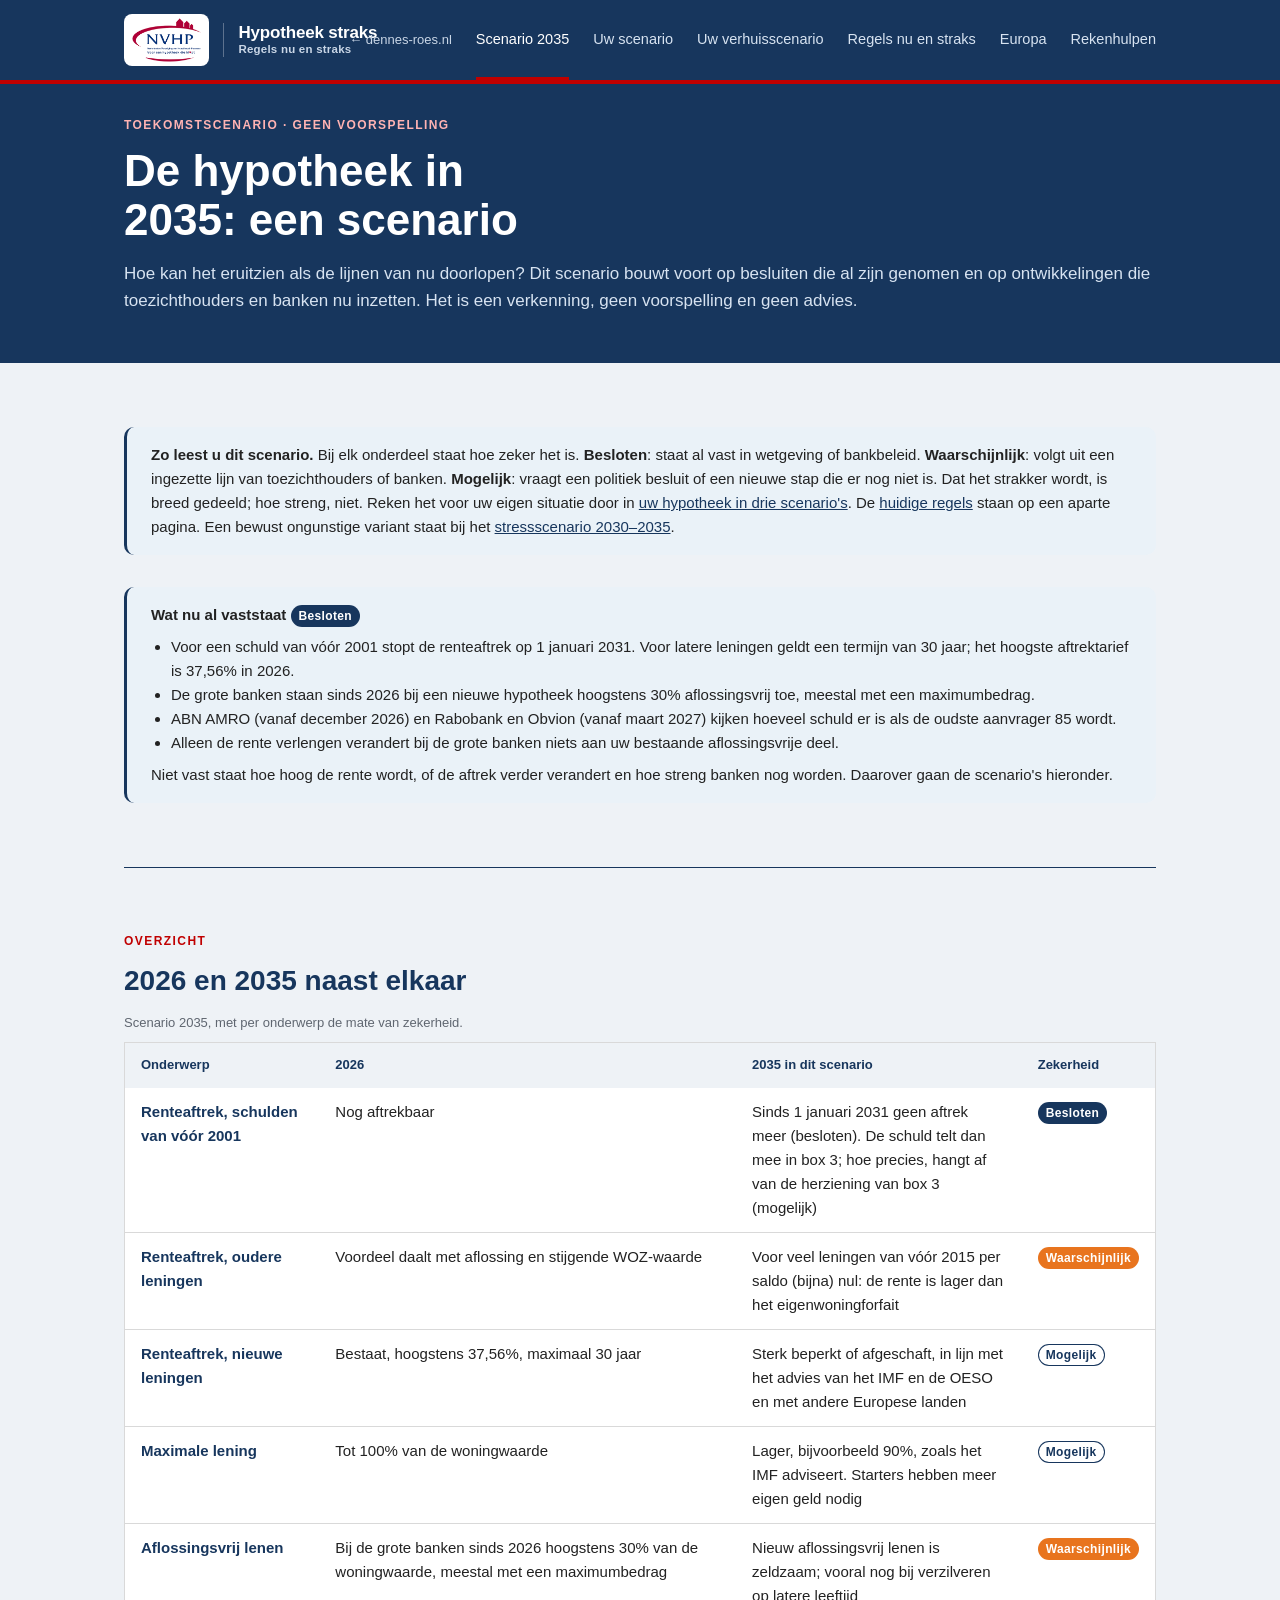
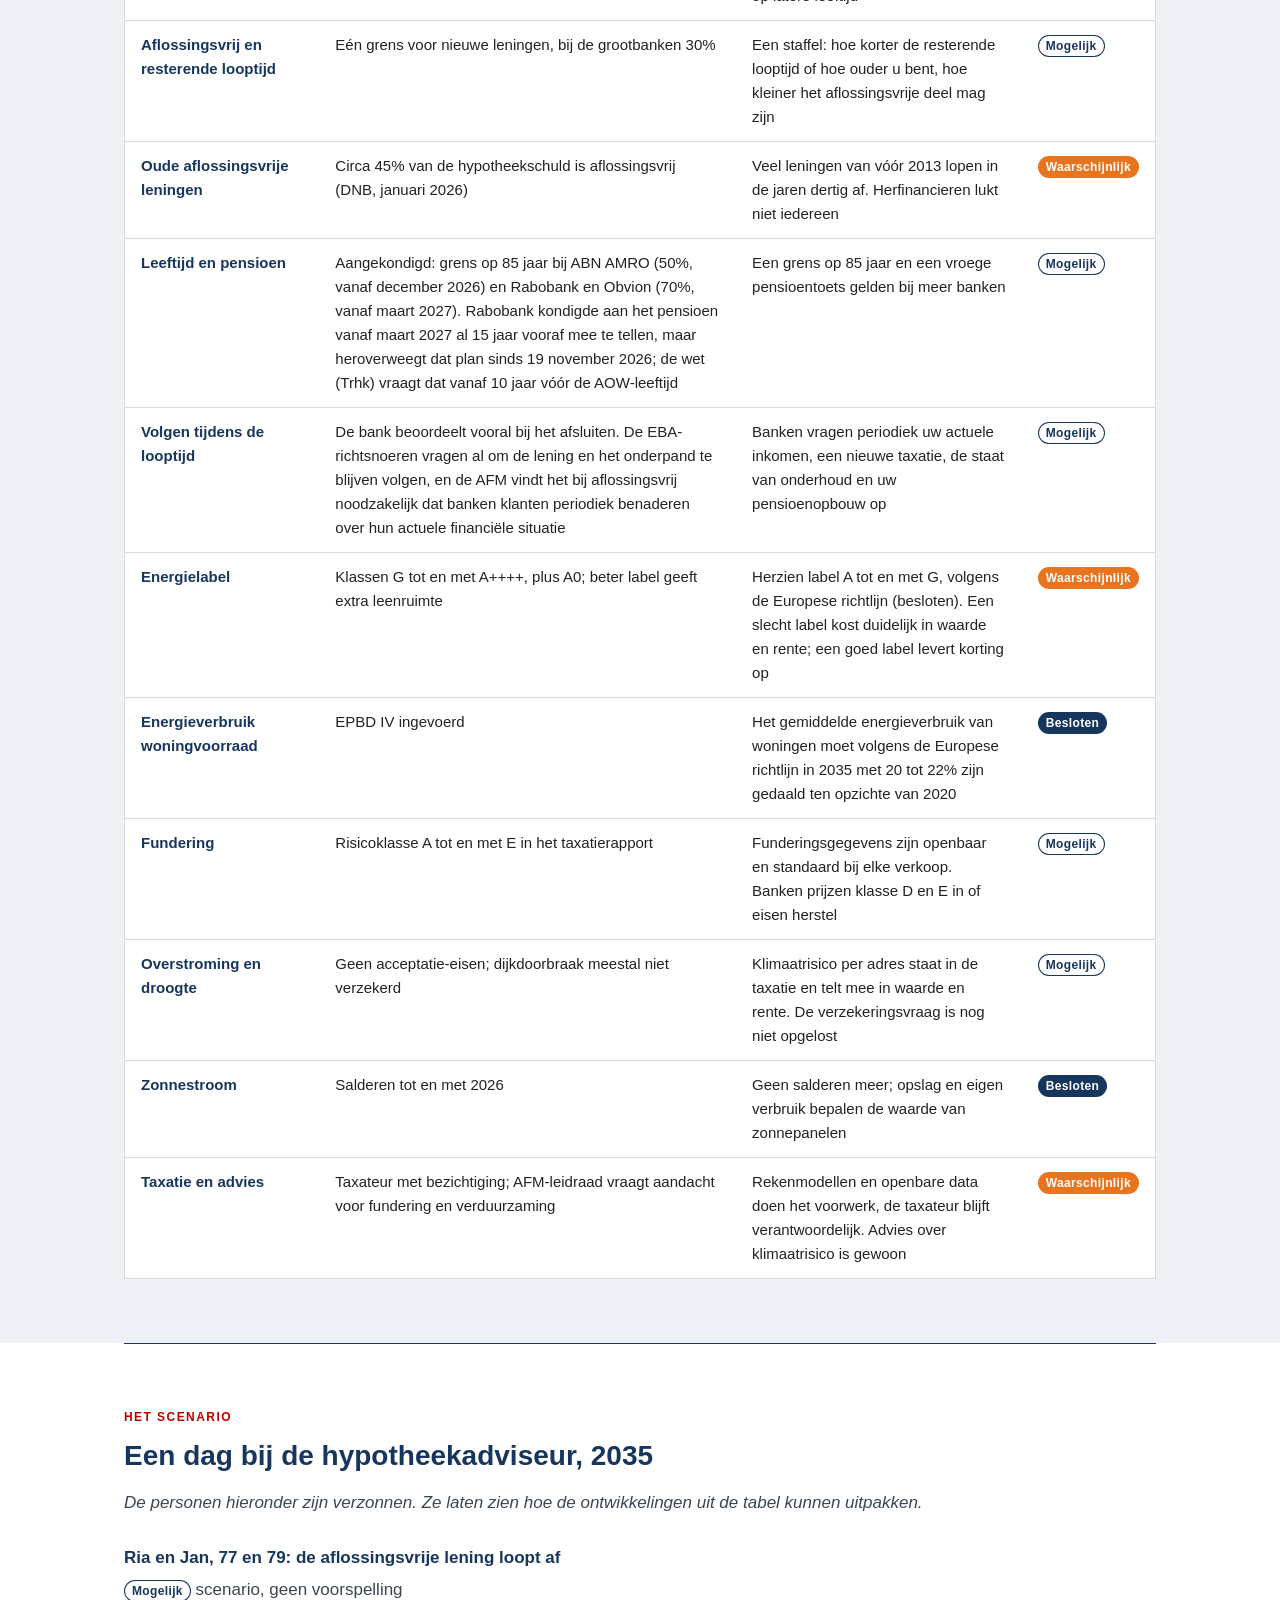
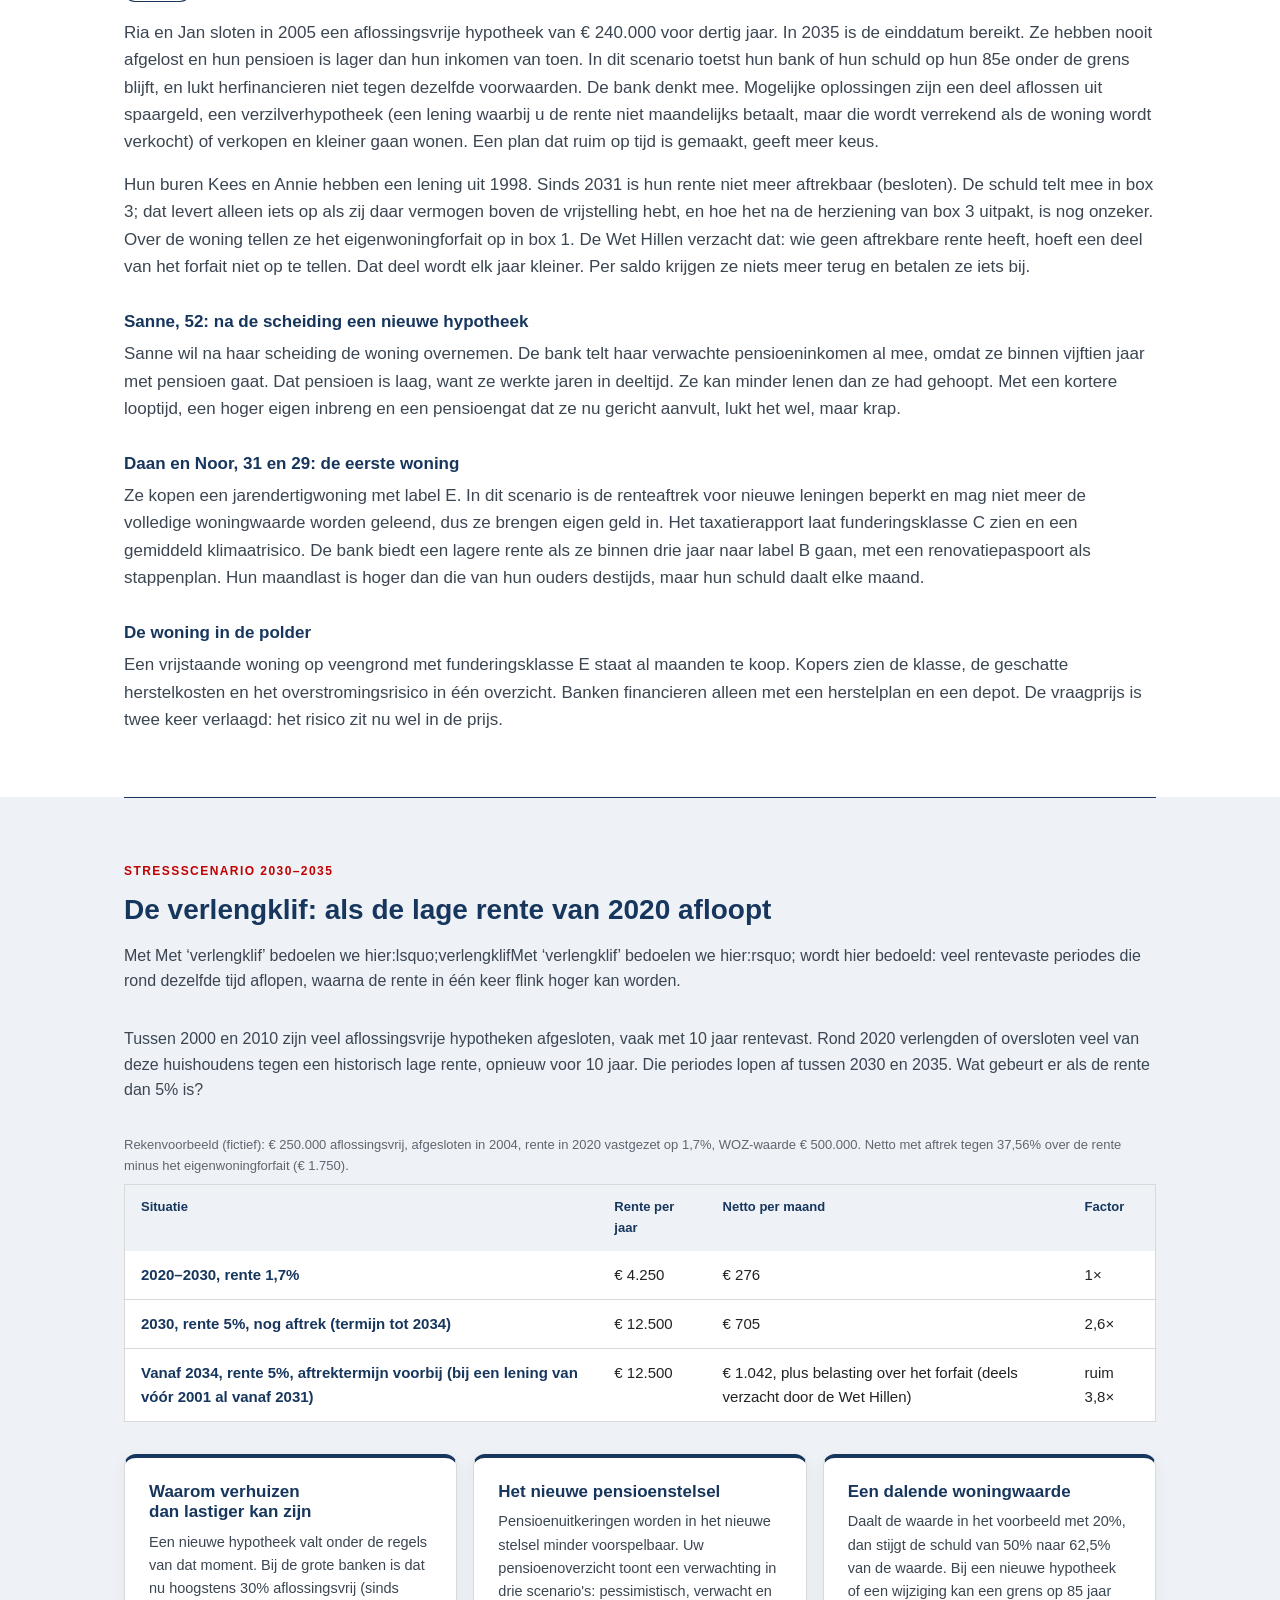
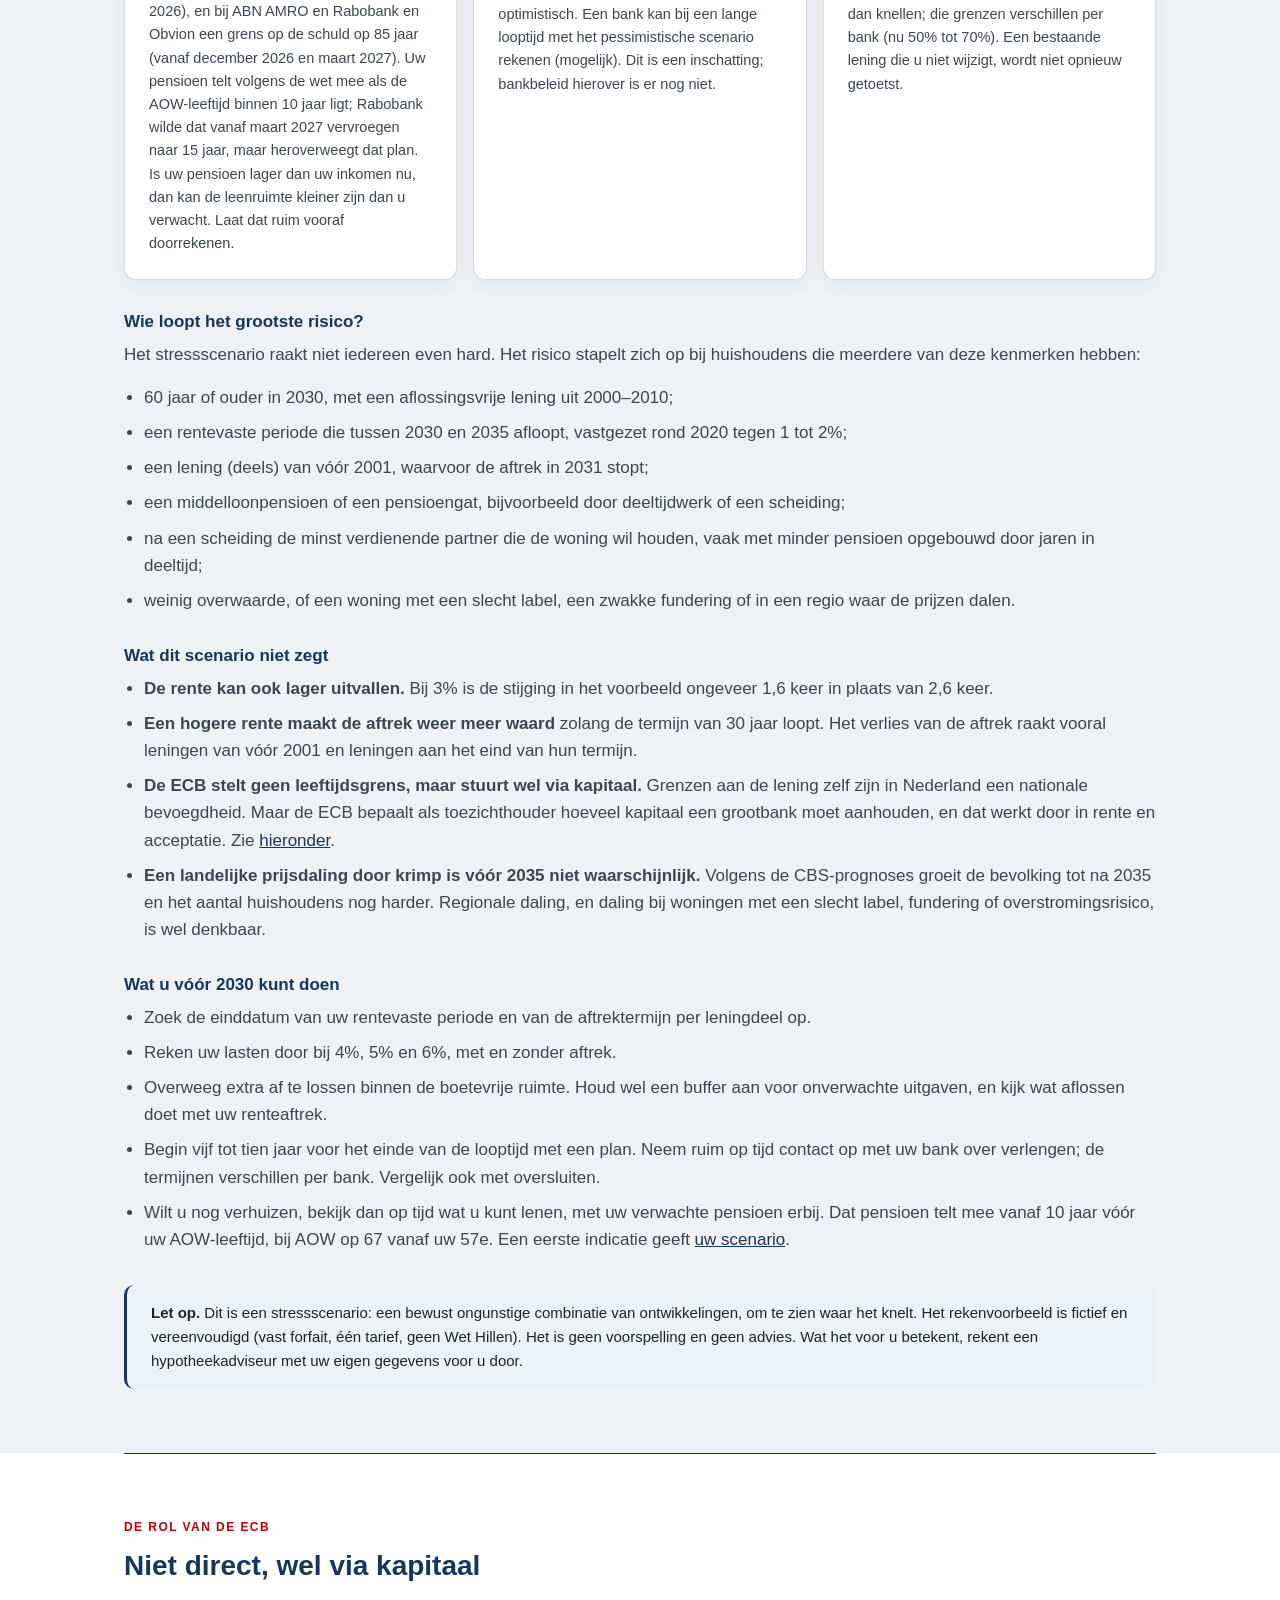
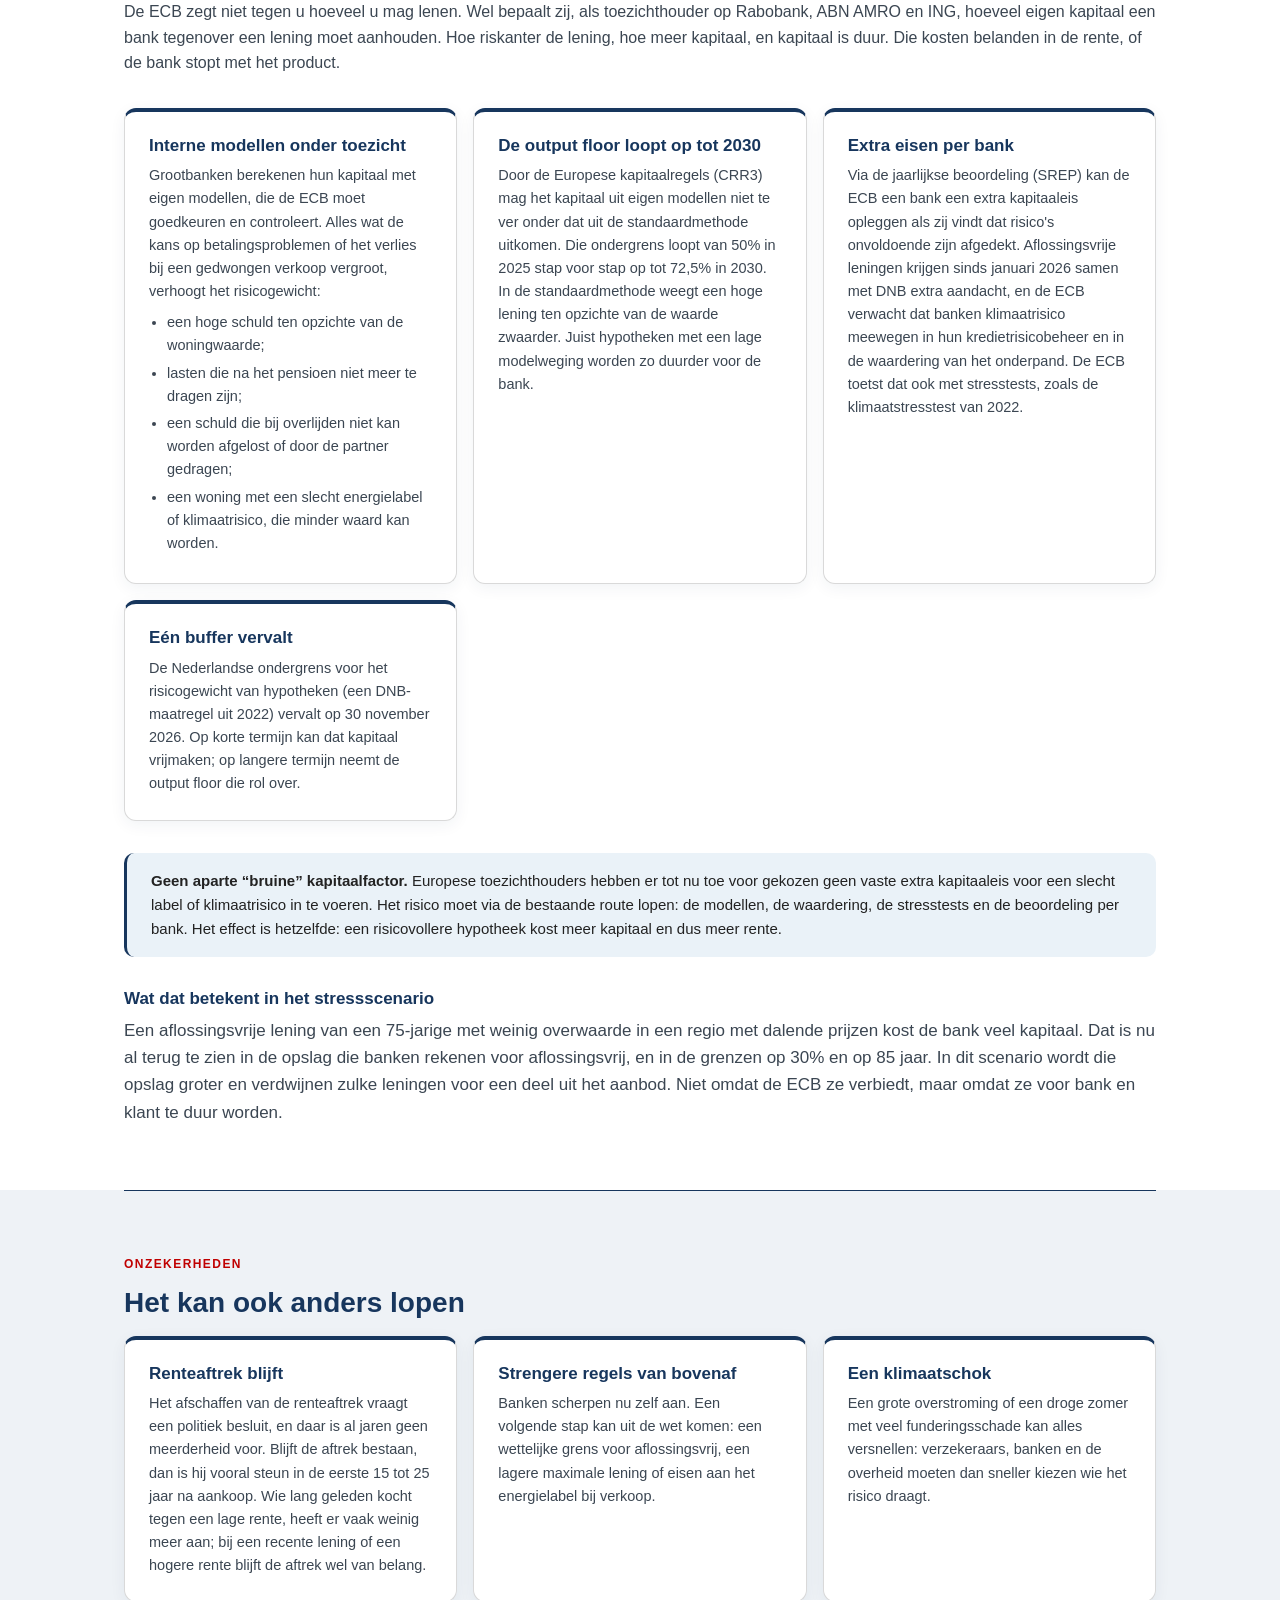
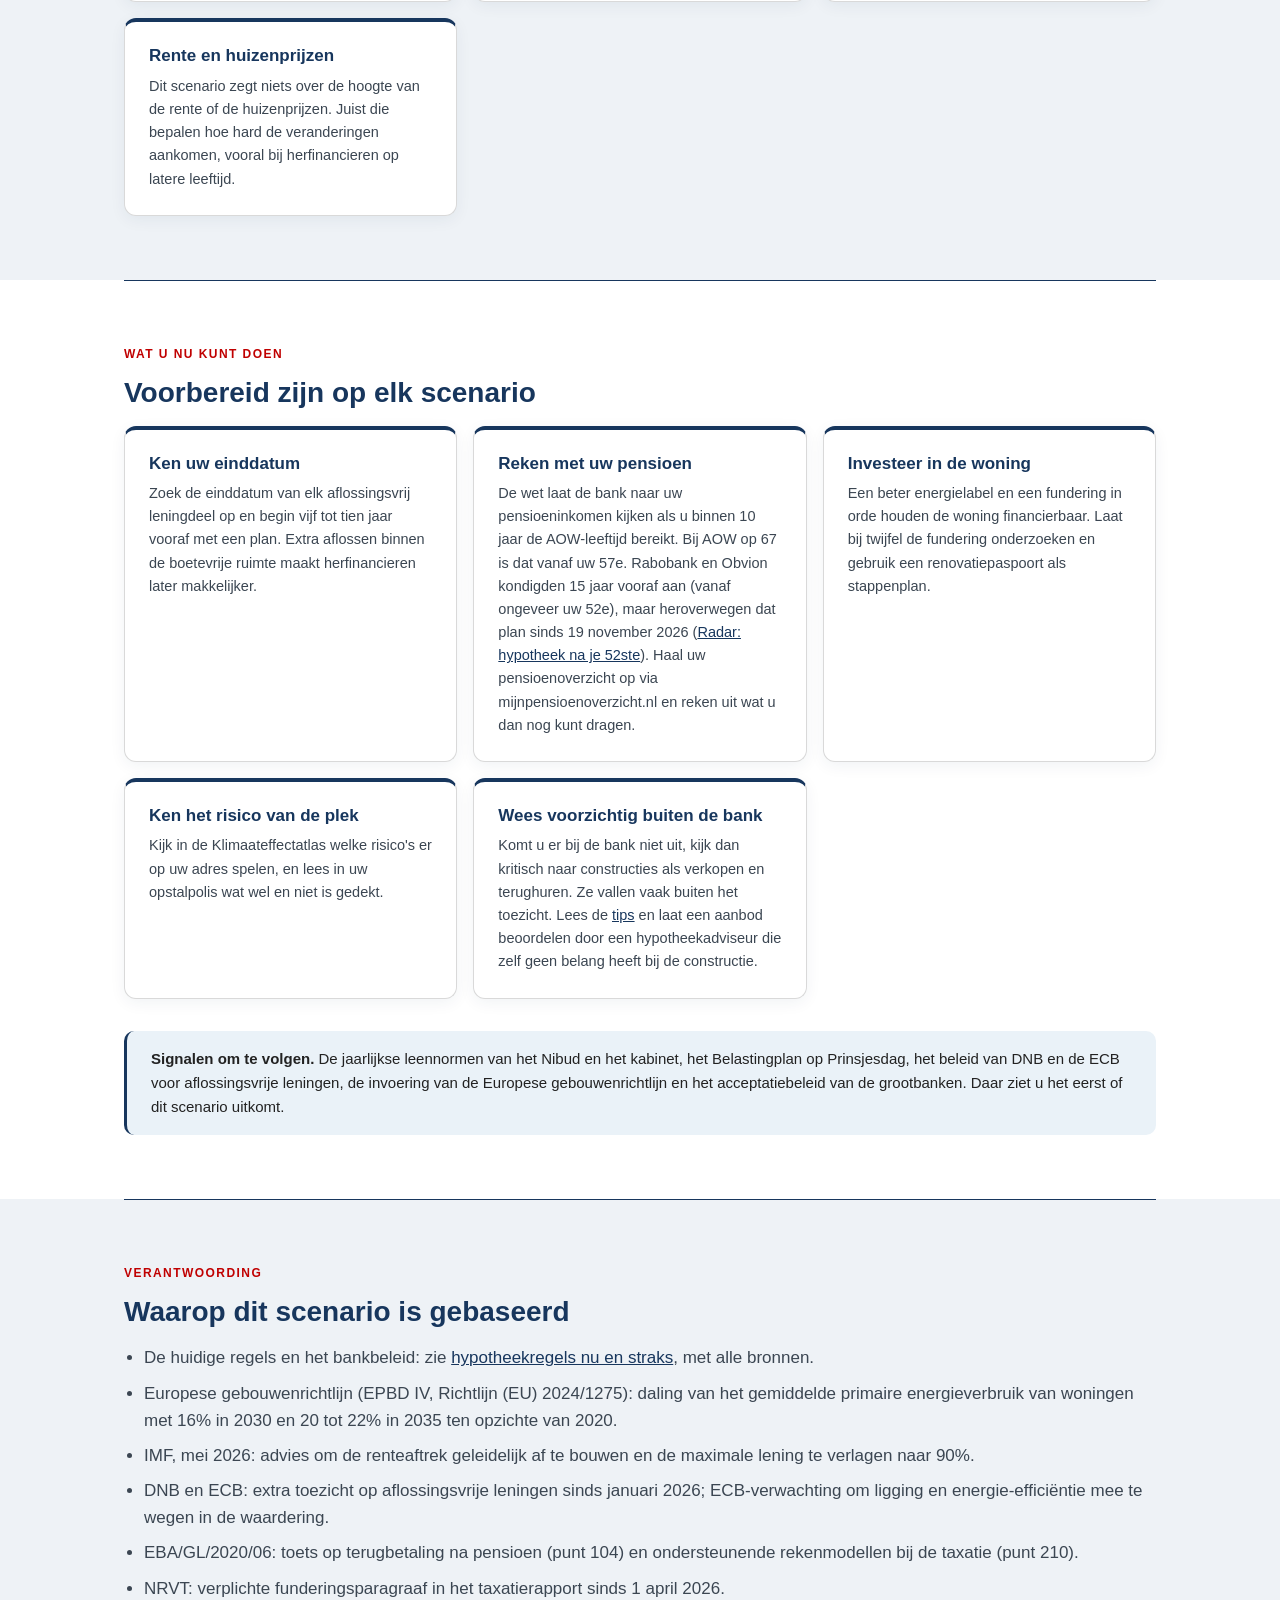
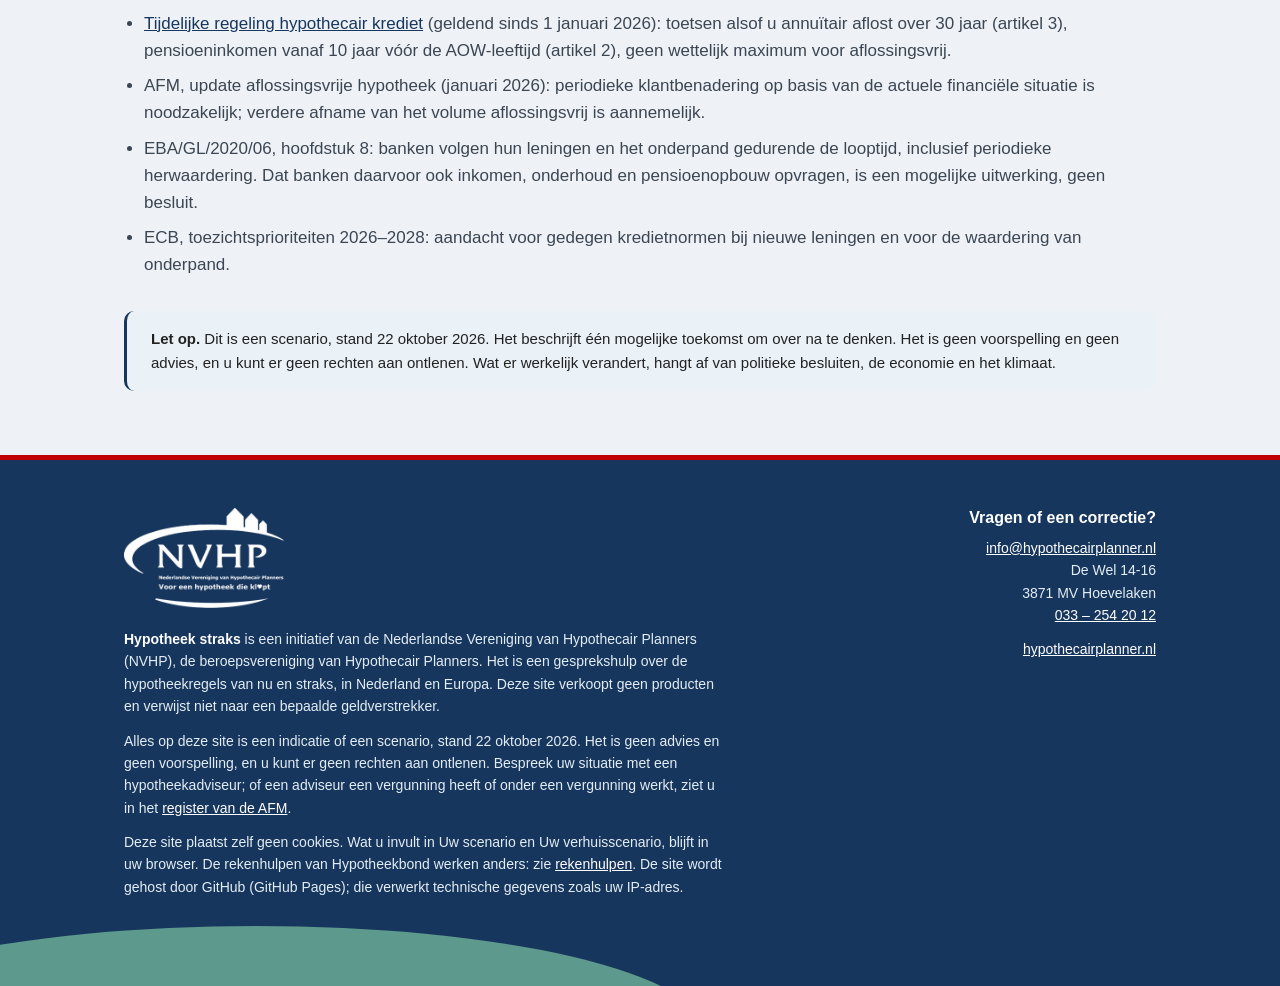
==== commit 63a493ae: "Radar-link vervangen door artikel 'Een hypotheek na je 52ste' Co-Authored-By: Claude Opus 5.5 <norep" ====
--- a/hypotheek-straks/index.html
+++ b/hypotheek-straks/index.html
@@ -696,7 +696,7 @@
         <h3>Reken met uw pensioen</h3>
         <p>De wet laat de bank naar uw pensioeninkomen kijken als u binnen 10 jaar de AOW-leeftijd bereikt. Bij AOW op 67 is
            dat vanaf uw 57e. Rabobank en Obvion kondigden 15 jaar vooraf aan (vanaf ongeveer uw 52e), maar heroverwegen dat plan
-           sinds 19 november 2026 (<a href="https://radar.avrotros.nl/artikel/reactie-rabobank-63214" target="_blank" rel="noopener">reactie Rabobank</a>). Haal uw pensioenoverzicht op via mijnpensioenoverzicht.nl en reken uit wat u dan nog kunt dragen.</p>
+           sinds 19 november 2026 (<a href="https://radar.avrotros.nl/artikel/een-hypotheek-na-je-52ste-hoe-je-pensioen-je-nieuwe-huis-in-de-weg-kan-zitten-63218" target="_blank" rel="noopener">Radar: hypotheek na je 52ste</a>). Haal uw pensioenoverzicht op via mijnpensioenoverzicht.nl en reken uit wat u dan nog kunt dragen.</p>
       </div>
       <div class="card">
         <h3>Investeer in de woning</h3>
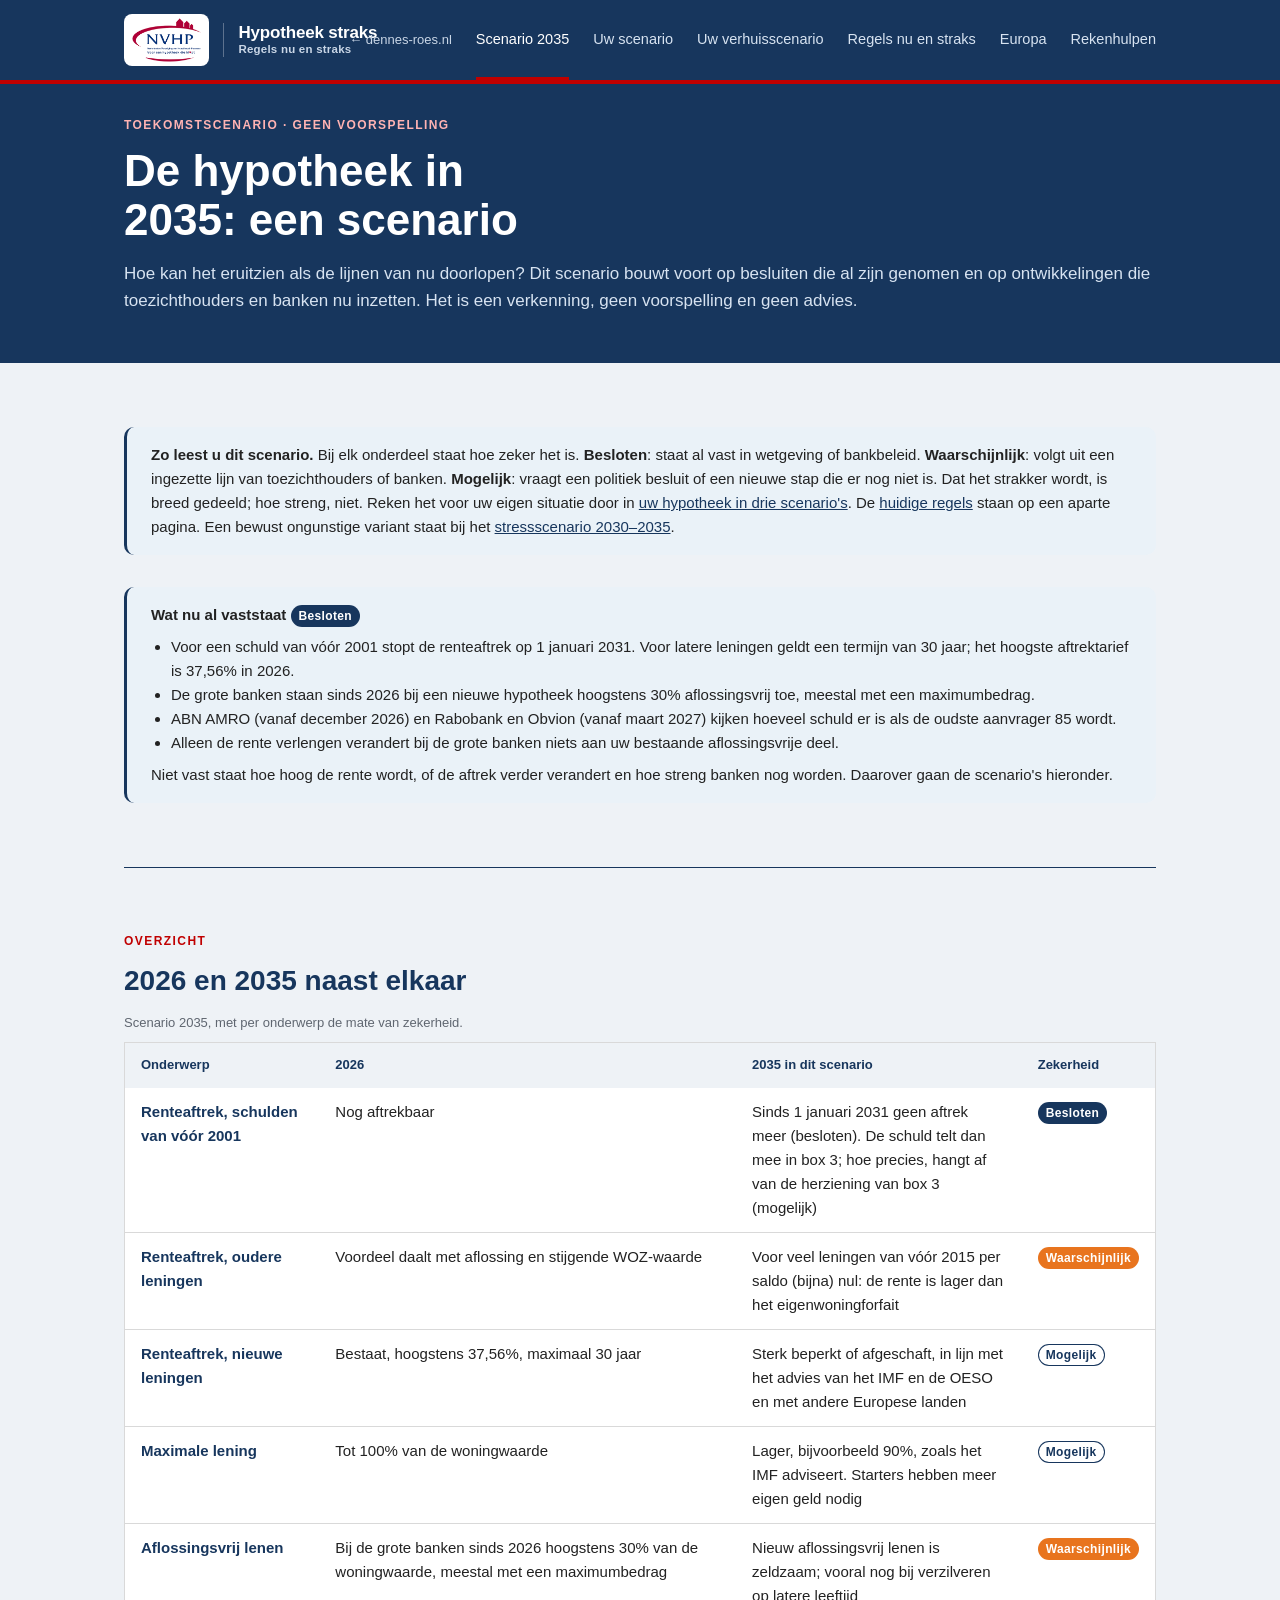
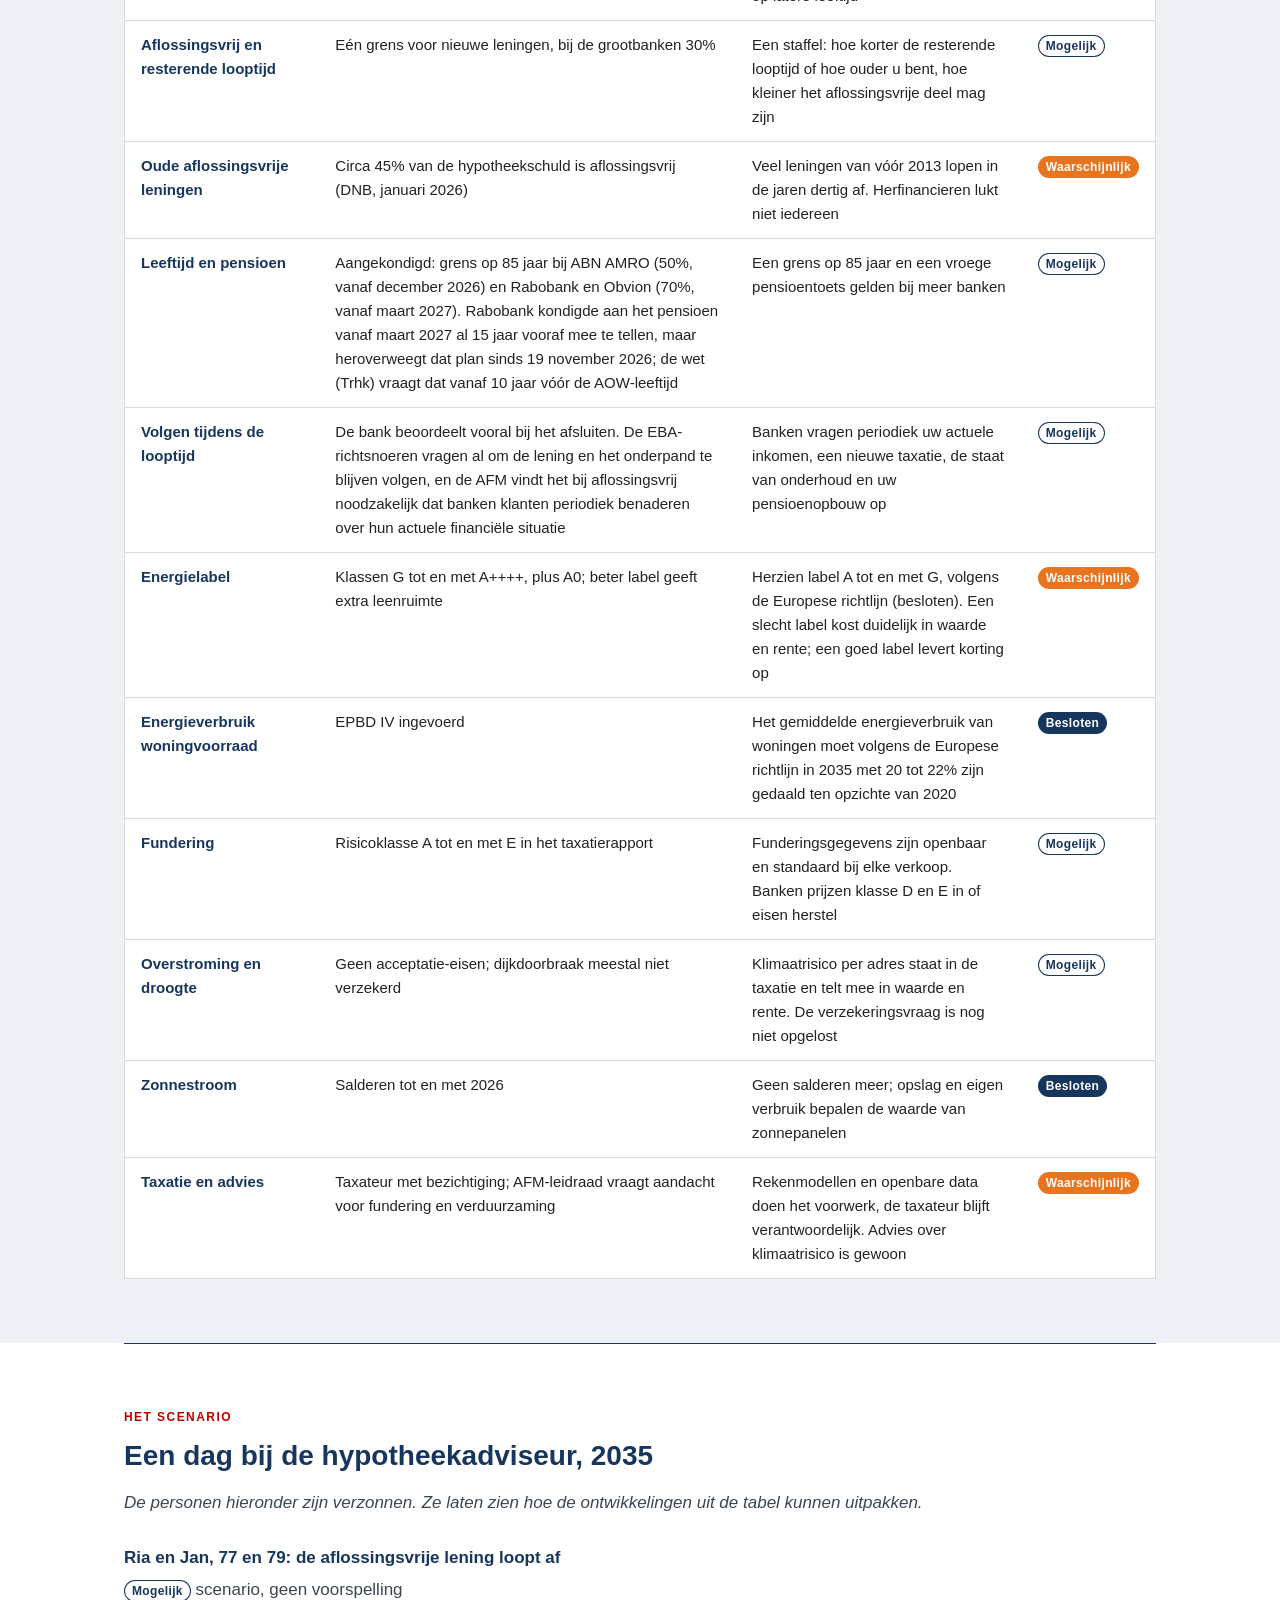
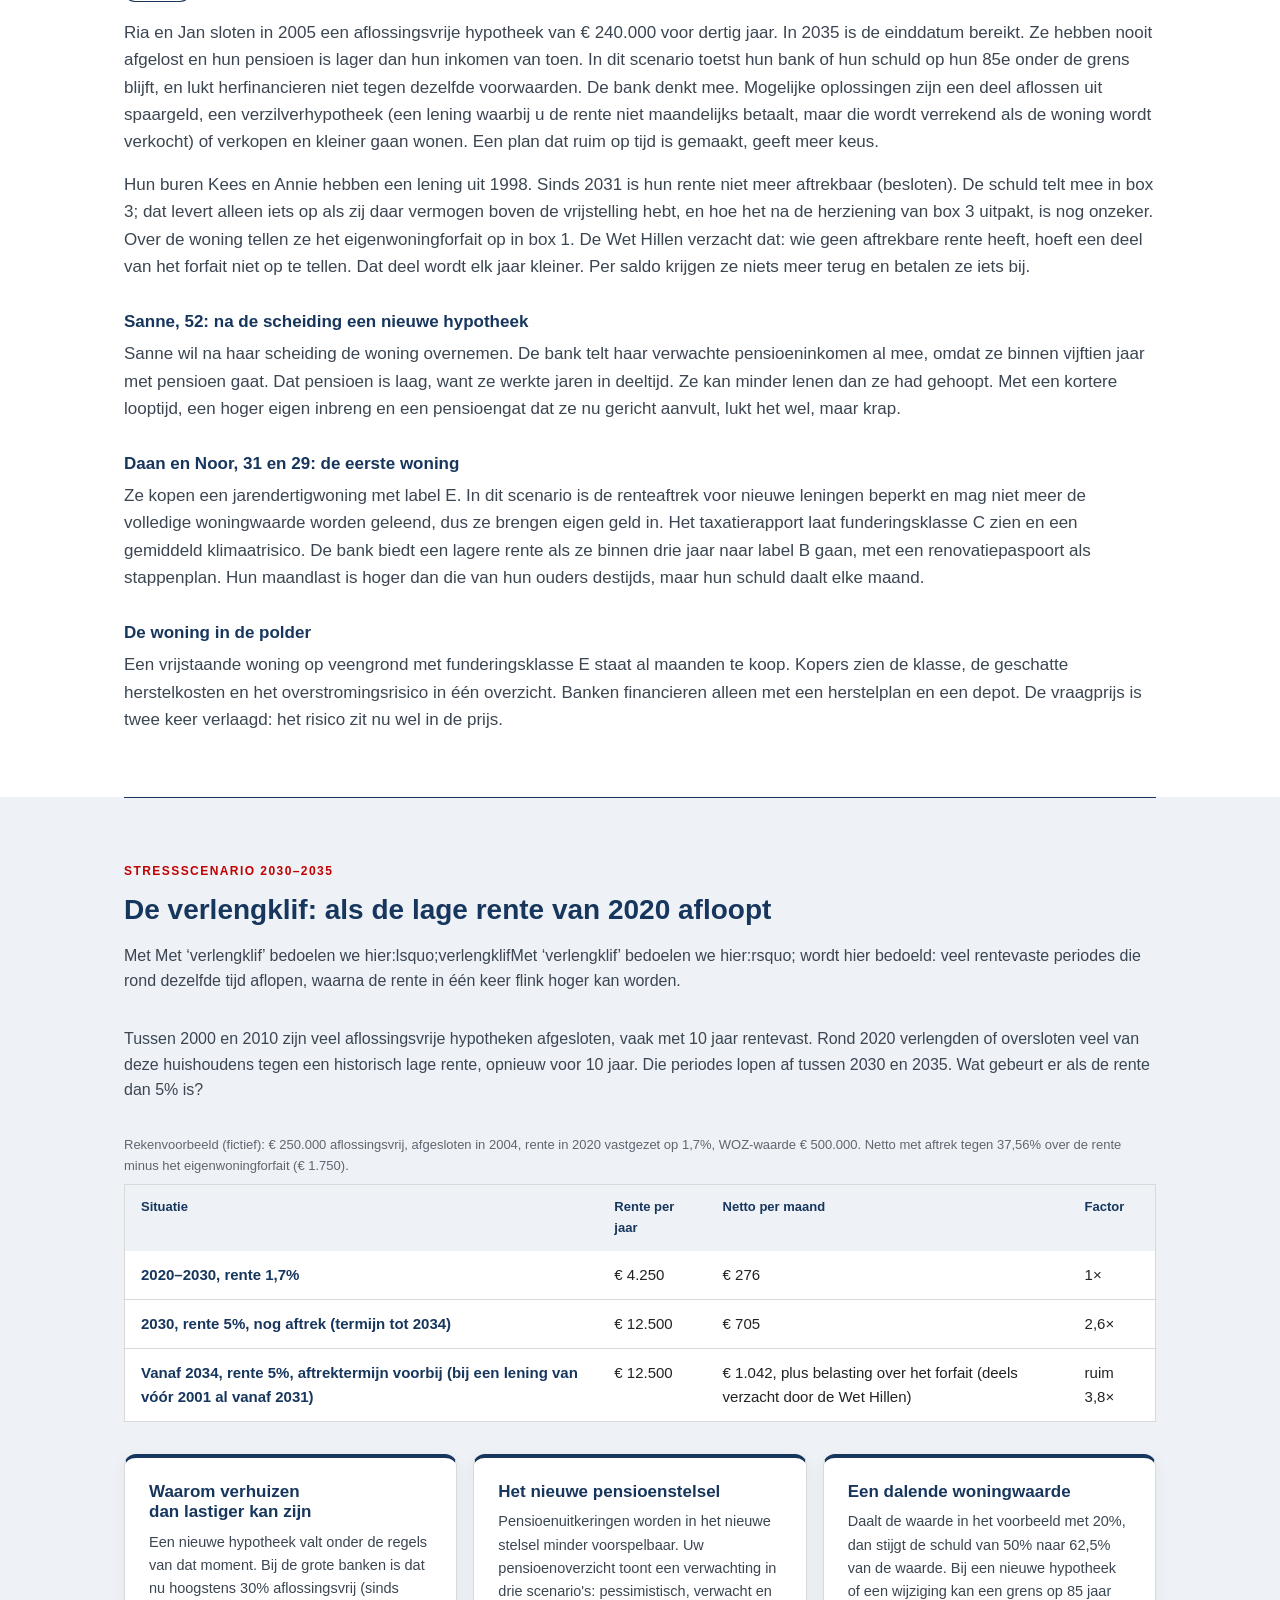
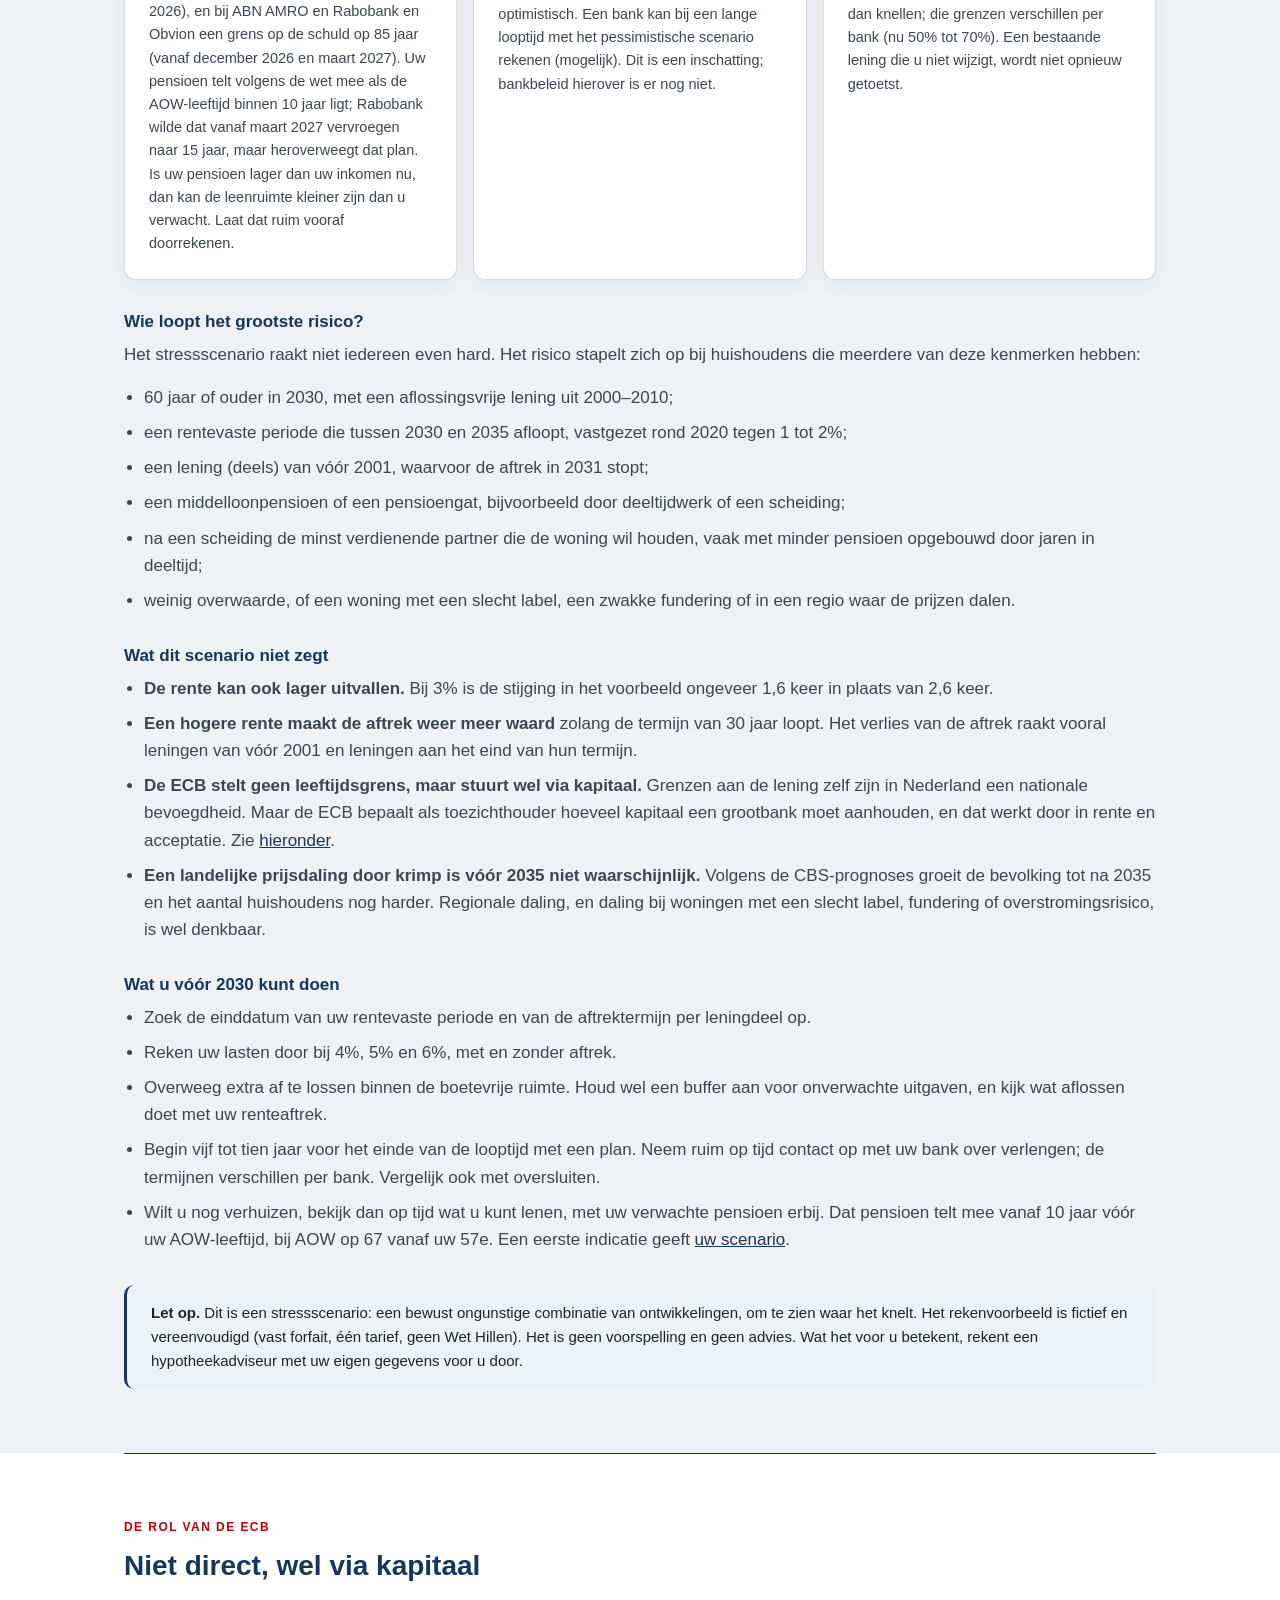
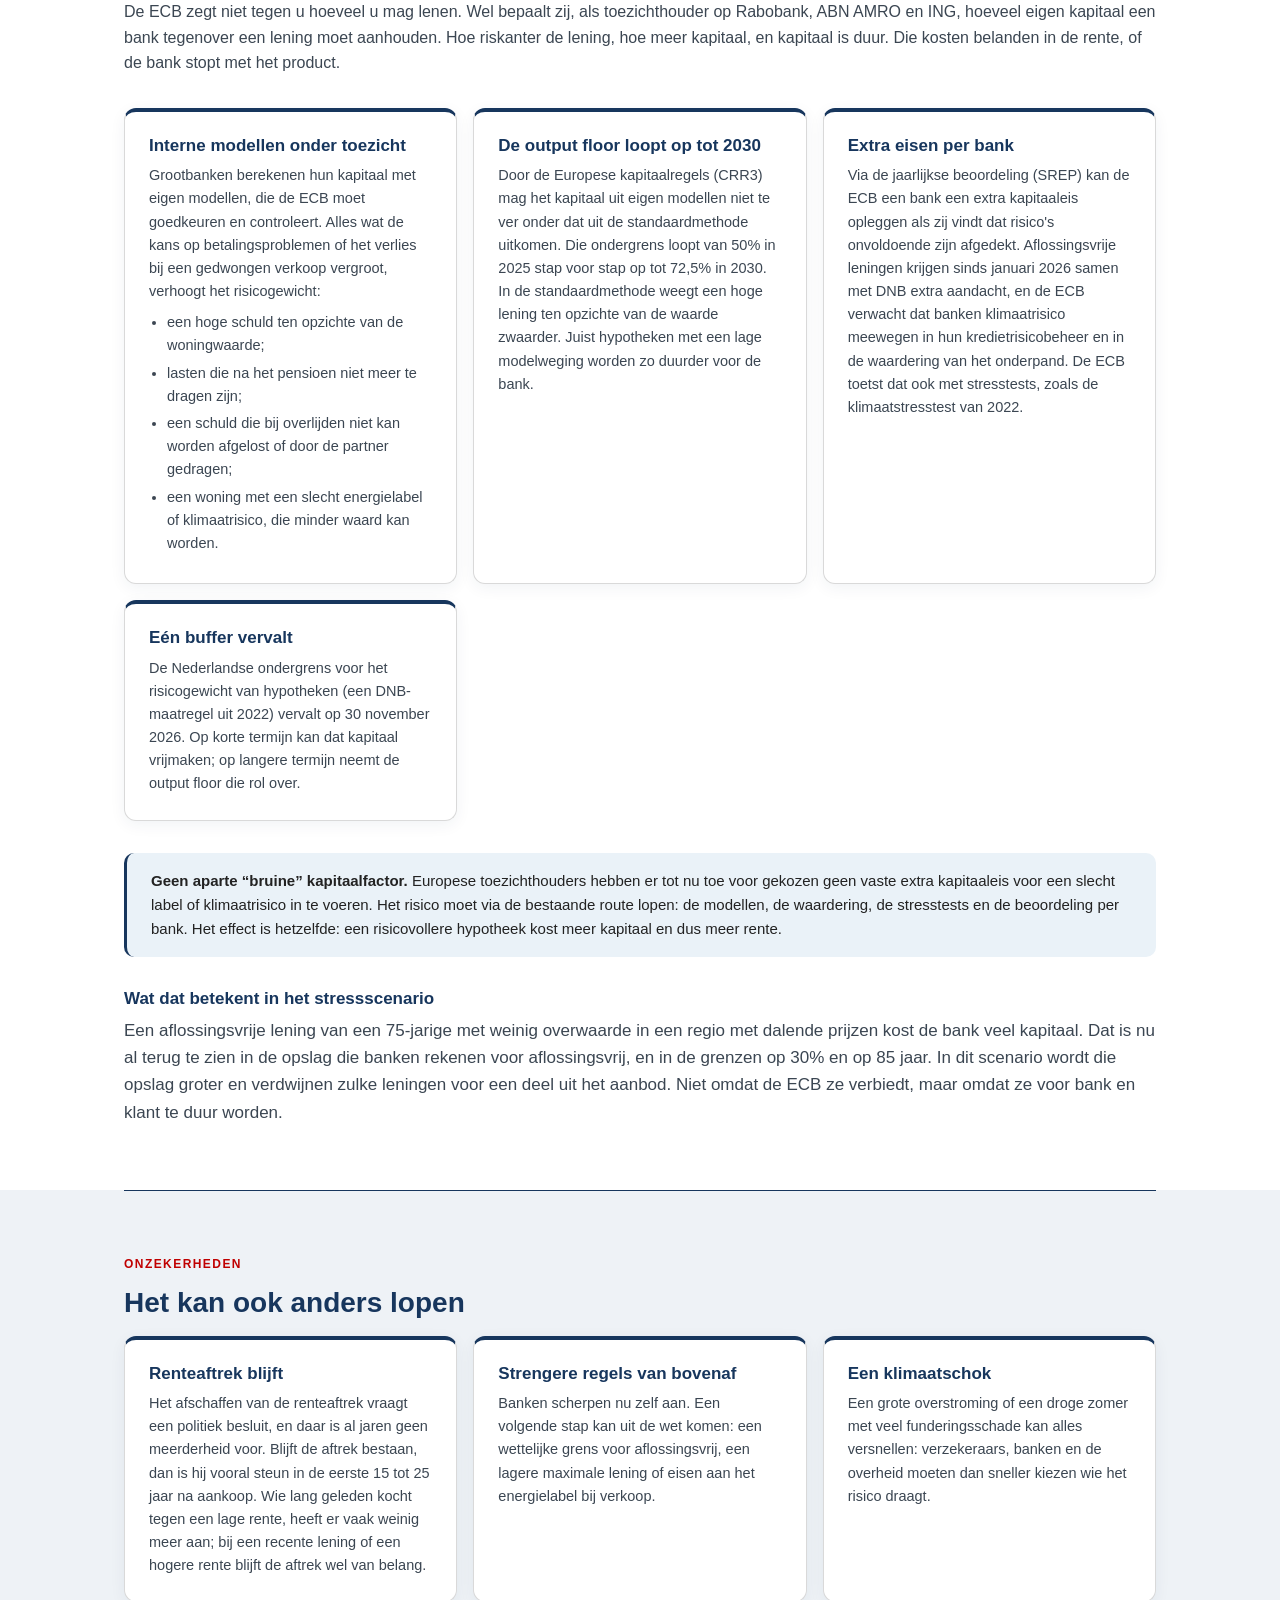
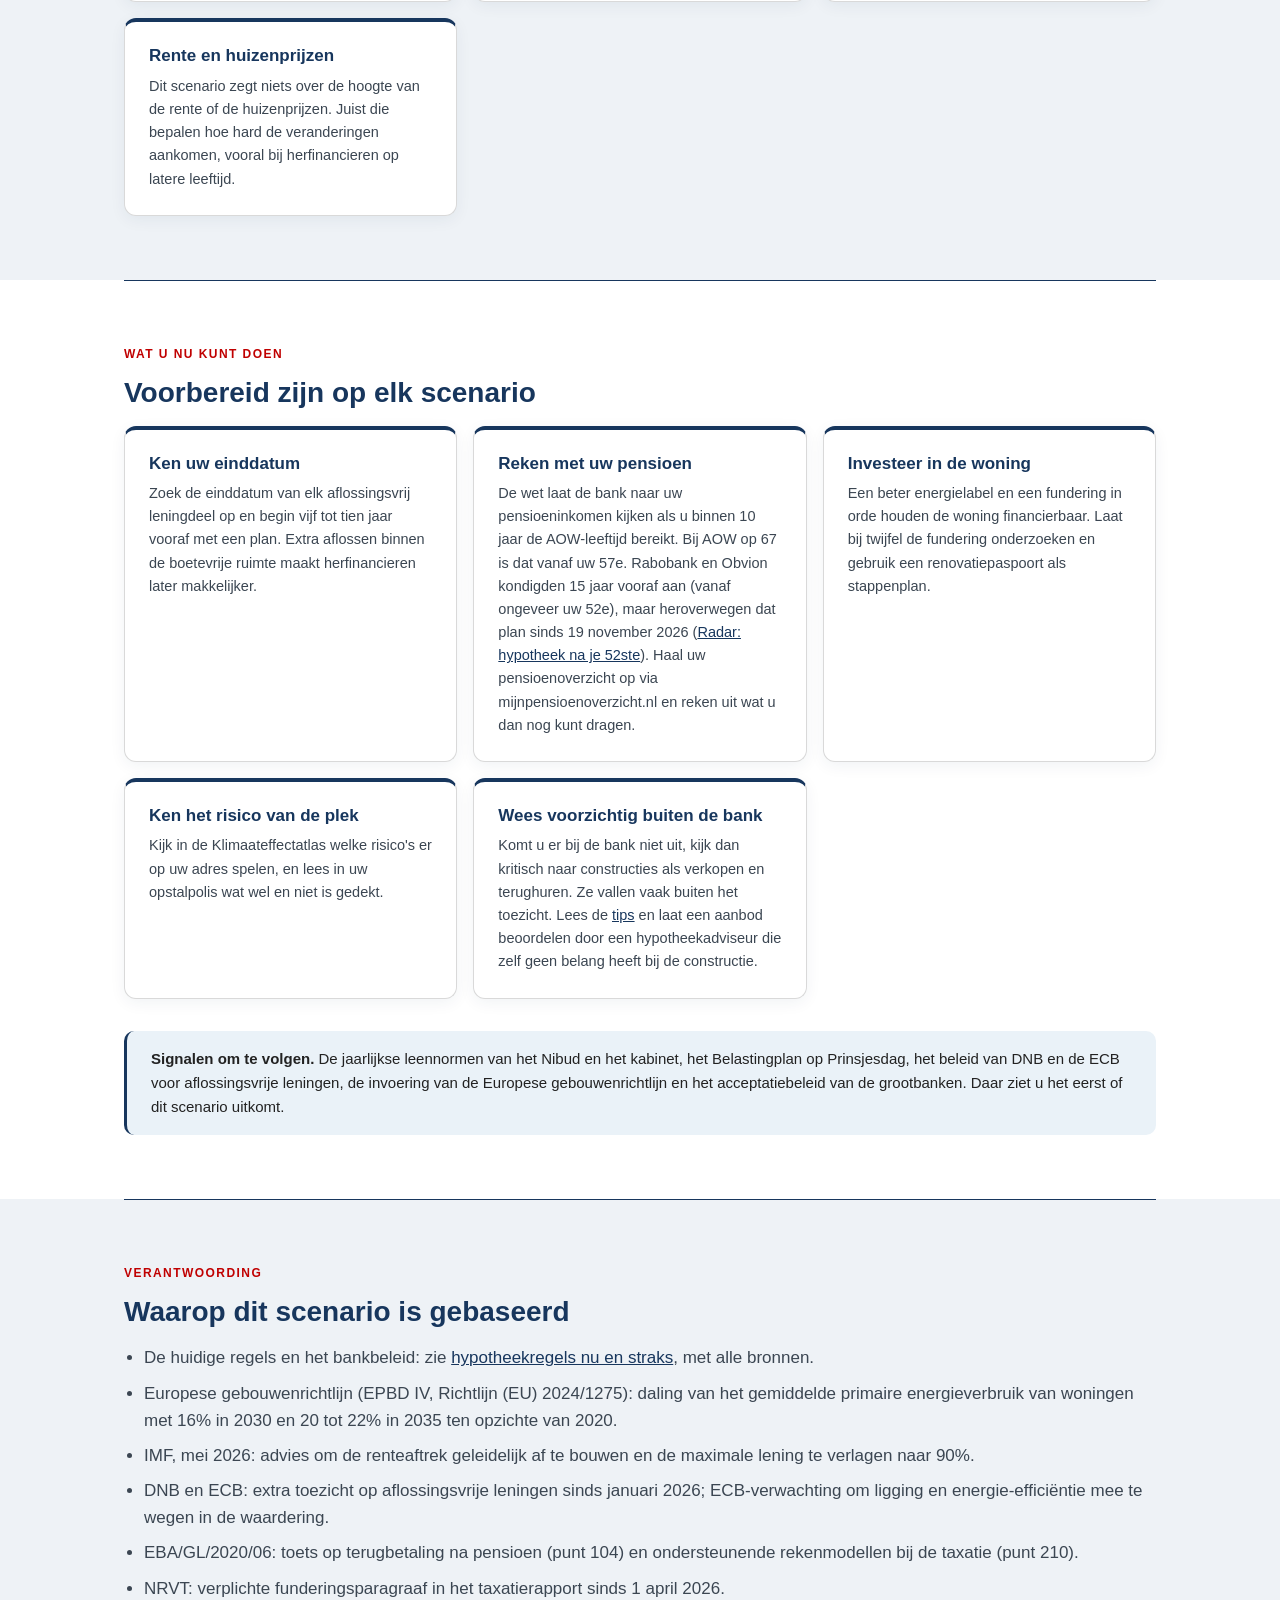
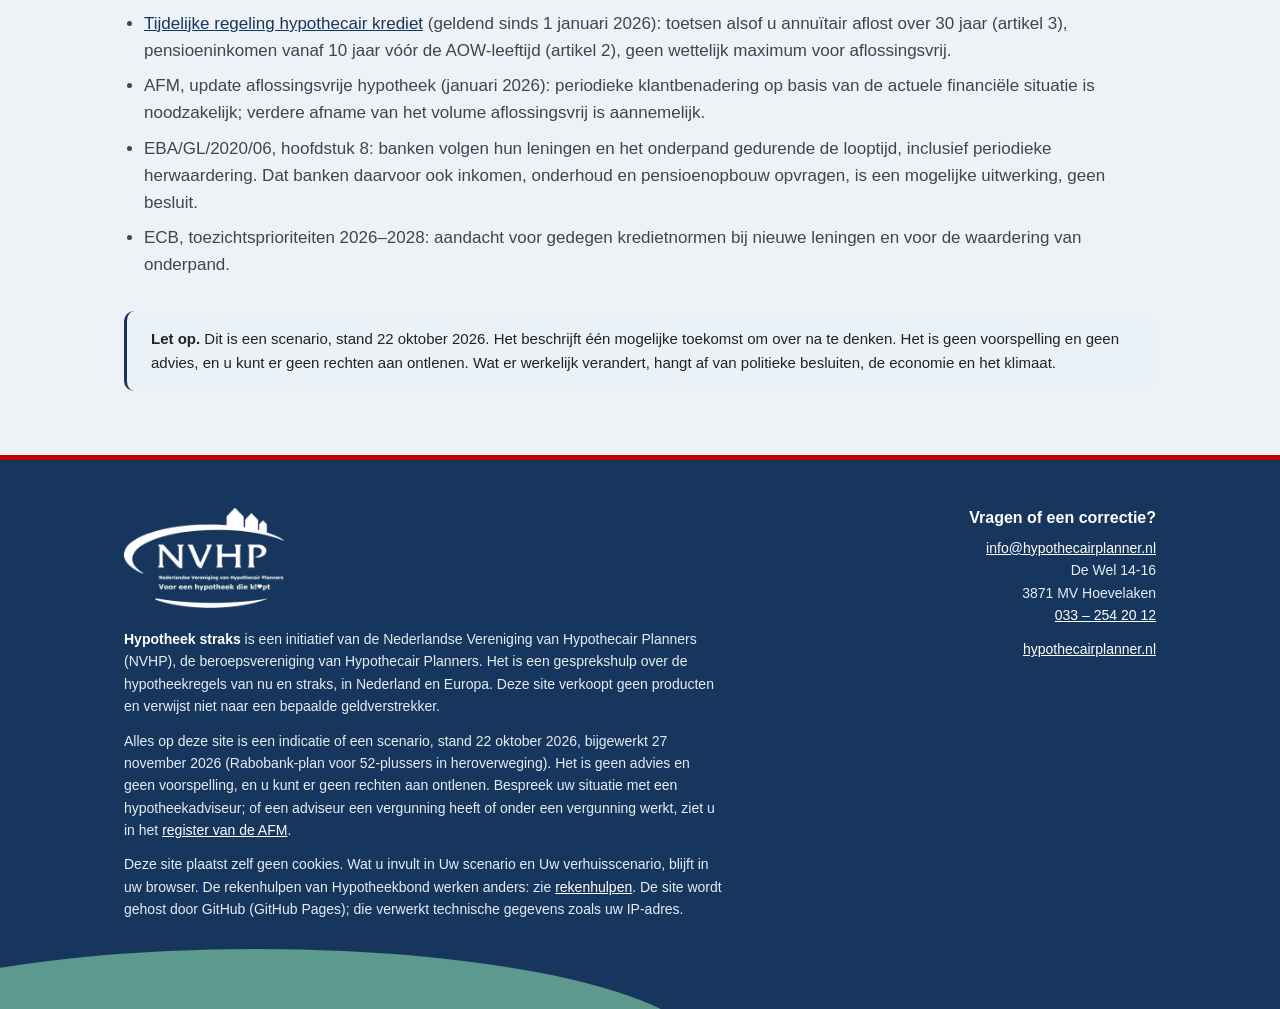
==== commit 65f8785c: "Hypotheek straks: SEO/GEO (deelbeeld in Dennes-stijl, twitter/og-alt, structured data met kruimelpad" ====
--- a/hypotheek-straks/index.html
+++ b/hypotheek-straks/index.html
@@ -17,8 +17,12 @@
 <meta property="og:title" content="De hypotheek in 2035: een scenario — Hypotheek straks">
 <meta property="og:description" content="Scenario 2035: renteaftrek, aflossingsvrij, grens op 85 jaar, energielabel, fundering en klimaatrisico. Per onderwerp hoe zeker het is. Geen voorspelling.">
 <meta property="og:url" content="https://dennes-roes.nl/hypotheek-straks/">
-<meta property="og:image" content="https://dennes-roes.nl/hypotheek-straks/og-afbeelding.png">
+<meta property="og:image" content="https://dennes-roes.nl/hypotheek-straks/og-hypotheek-straks.jpg">
+<meta property="og:image:alt" content="Hypotheek straks: kan ik straks nog doorstromen of mijn hypotheek verlengen? Gesprekshulp, indicatie, geen advies">
 <meta name="twitter:card" content="summary_large_image">
+<meta name="twitter:title" content="De hypotheek in 2035: een scenario — Hypotheek straks">
+<meta name="twitter:description" content="Scenario 2035: renteaftrek, aflossingsvrij, grens op 85 jaar, energielabel, fundering en klimaatrisico. Per onderwerp hoe zeker het is. Geen voorspelling.">
+<meta name="twitter:image" content="https://dennes-roes.nl/hypotheek-straks/og-hypotheek-straks.jpg">
 <meta name="language" content="nl-NL">
 <style>
 /* Hypotheek straks — stijl
@@ -284,8 +288,7 @@
   main > section + section > .wrap::before{margin-bottom:24px}
 }
 </style>
-<script type="application/ld+json">
-{
+<script type="application/ld+json">{
  "@context": "https://schema.org",
  "@graph": [
   {
@@ -296,6 +299,12 @@
    "inLanguage": "nl",
    "publisher": {
     "@id": "https://dennes-roes.nl/hypotheek-straks/#site"
+   },
+   "isPartOf": {
+    "@type": "WebSite",
+    "@id": "https://dennes-roes.nl/#website",
+    "name": "ECB-beleid hypotheken gewijzigd",
+    "url": "https://dennes-roes.nl/"
    }
   },
   {
@@ -322,7 +331,7 @@
    "description": "Scenario 2035: renteaftrek, aflossingsvrij, grens op 85 jaar, energielabel, fundering en klimaatrisico. Per onderwerp hoe zeker het is. Geen voorspelling.",
    "inLanguage": "nl",
    "datePublished": "2026-10-18",
-   "dateModified": "2026-10-22",
+   "dateModified": "2026-11-27",
    "isPartOf": {
     "@id": "https://dennes-roes.nl/hypotheek-straks/#website"
    },
@@ -335,10 +344,33 @@
      {
       "@type": "ListItem",
       "position": 1,
-      "name": "Home",
+      "name": "ECB-beleid hypotheken gewijzigd",
+      "item": "https://dennes-roes.nl/"
+     },
+     {
+      "@type": "ListItem",
+      "position": 2,
+      "name": "Hypotheek straks",
       "item": "https://dennes-roes.nl/hypotheek-straks/"
      }
     ]
+   },
+   "image": "https://dennes-roes.nl/hypotheek-straks/og-hypotheek-straks.jpg",
+   "primaryImageOfPage": "https://dennes-roes.nl/hypotheek-straks/og-hypotheek-straks.jpg",
+   "about": [
+    {
+     "@type": "Thing",
+     "name": "Hypotheekregels nu en straks: doorstromen, verlengen en aflossingsvrij"
+    },
+    {
+     "@type": "Thing",
+     "name": "ECB-beleid hypotheken",
+     "sameAs": "https://nl.wikipedia.org/wiki/Europese_Centrale_Bank"
+    }
+   ],
+   "audience": {
+    "@type": "PeopleAudience",
+    "audienceType": "Huiseigenaren met een hypotheek, vooral 50-plussers"
    }
   },
   {
@@ -349,7 +381,7 @@
    "genre": "Toekomstscenario",
    "inLanguage": "nl",
    "datePublished": "2026-10-18",
-   "dateModified": "2026-10-22",
+   "dateModified": "2026-11-27",
    "author": {
     "@id": "https://dennes-roes.nl/hypotheek-straks/#site"
    },
@@ -359,7 +391,7 @@
    "mainEntityOfPage": {
     "@id": "https://dennes-roes.nl/hypotheek-straks/#pagina"
    },
-   "image": "https://dennes-roes.nl/hypotheek-straks/og-afbeelding.png",
+   "image": "https://dennes-roes.nl/hypotheek-straks/og-hypotheek-straks.jpg",
    "about": [
     "Hypotheekrenteaftrek",
     "Aflossingsvrije hypotheek",
@@ -370,8 +402,7 @@
    ]
   }
  ]
-}
-</script>
+}</script>
 <link rel="stylesheet" href="dennes-design.css">
 <meta name="color-scheme" content="only light">
 </head>
@@ -769,7 +800,7 @@
       <p><b>Hypotheek straks</b> is een initiatief van de Nederlandse Vereniging van Hypothecair Planners (NVHP), de
          beroepsvereniging van Hypothecair Planners. Het is een gesprekshulp over de hypotheekregels van nu en straks, in
          Nederland en Europa. Deze site verkoopt geen producten en verwijst niet naar een bepaalde geldverstrekker.</p>
-      <p>Alles op deze site is een indicatie of een scenario, stand 22 oktober 2026. Het is geen advies en geen voorspelling,
+      <p>Alles op deze site is een indicatie of een scenario, stand 22 oktober 2026, bijgewerkt <time datetime="2026-11-27">27 november 2026</time> (Rabobank-plan voor 52-plussers in heroverweging). Het is geen advies en geen voorspelling,
          en u kunt er geen rechten aan ontlenen. Bespreek uw situatie met een hypotheekadviseur; of een adviseur een
          vergunning heeft of onder een vergunning werkt, ziet u in het <a href="https://www.afm.nl/nl-nl/sector/registers" target="_blank" rel="noopener">register van de AFM</a>.</p>
       <p>Deze site plaatst zelf geen cookies. Wat u invult in Uw scenario en Uw verhuisscenario, blijft in uw browser.
--- a/hypotheek-straks/dennes-design.css
+++ b/hypotheek-straks/dennes-design.css
@@ -48,3 +48,8 @@
 .site-voet{background:#17365D;border-top:5px solid #C00000}
 input,select,textarea{border-radius:8px}
 @media (max-width:980px){.logo img{height:40px}.dr-back{display:none}h1{font-size:32px}}
+/* mobiel: menu op meerdere regels in plaats van horizontaal schuiven */
+@media (max-width:820px){
+  .site-nav{flex-wrap:wrap!important;overflow:visible!important;gap:2px 16px!important;-webkit-mask-image:none!important;mask-image:none!important}
+  .site-nav a{min-height:34px!important;padding-top:4px!important;padding-bottom:4px!important;display:inline-flex;align-items:center;white-space:nowrap}
+}
